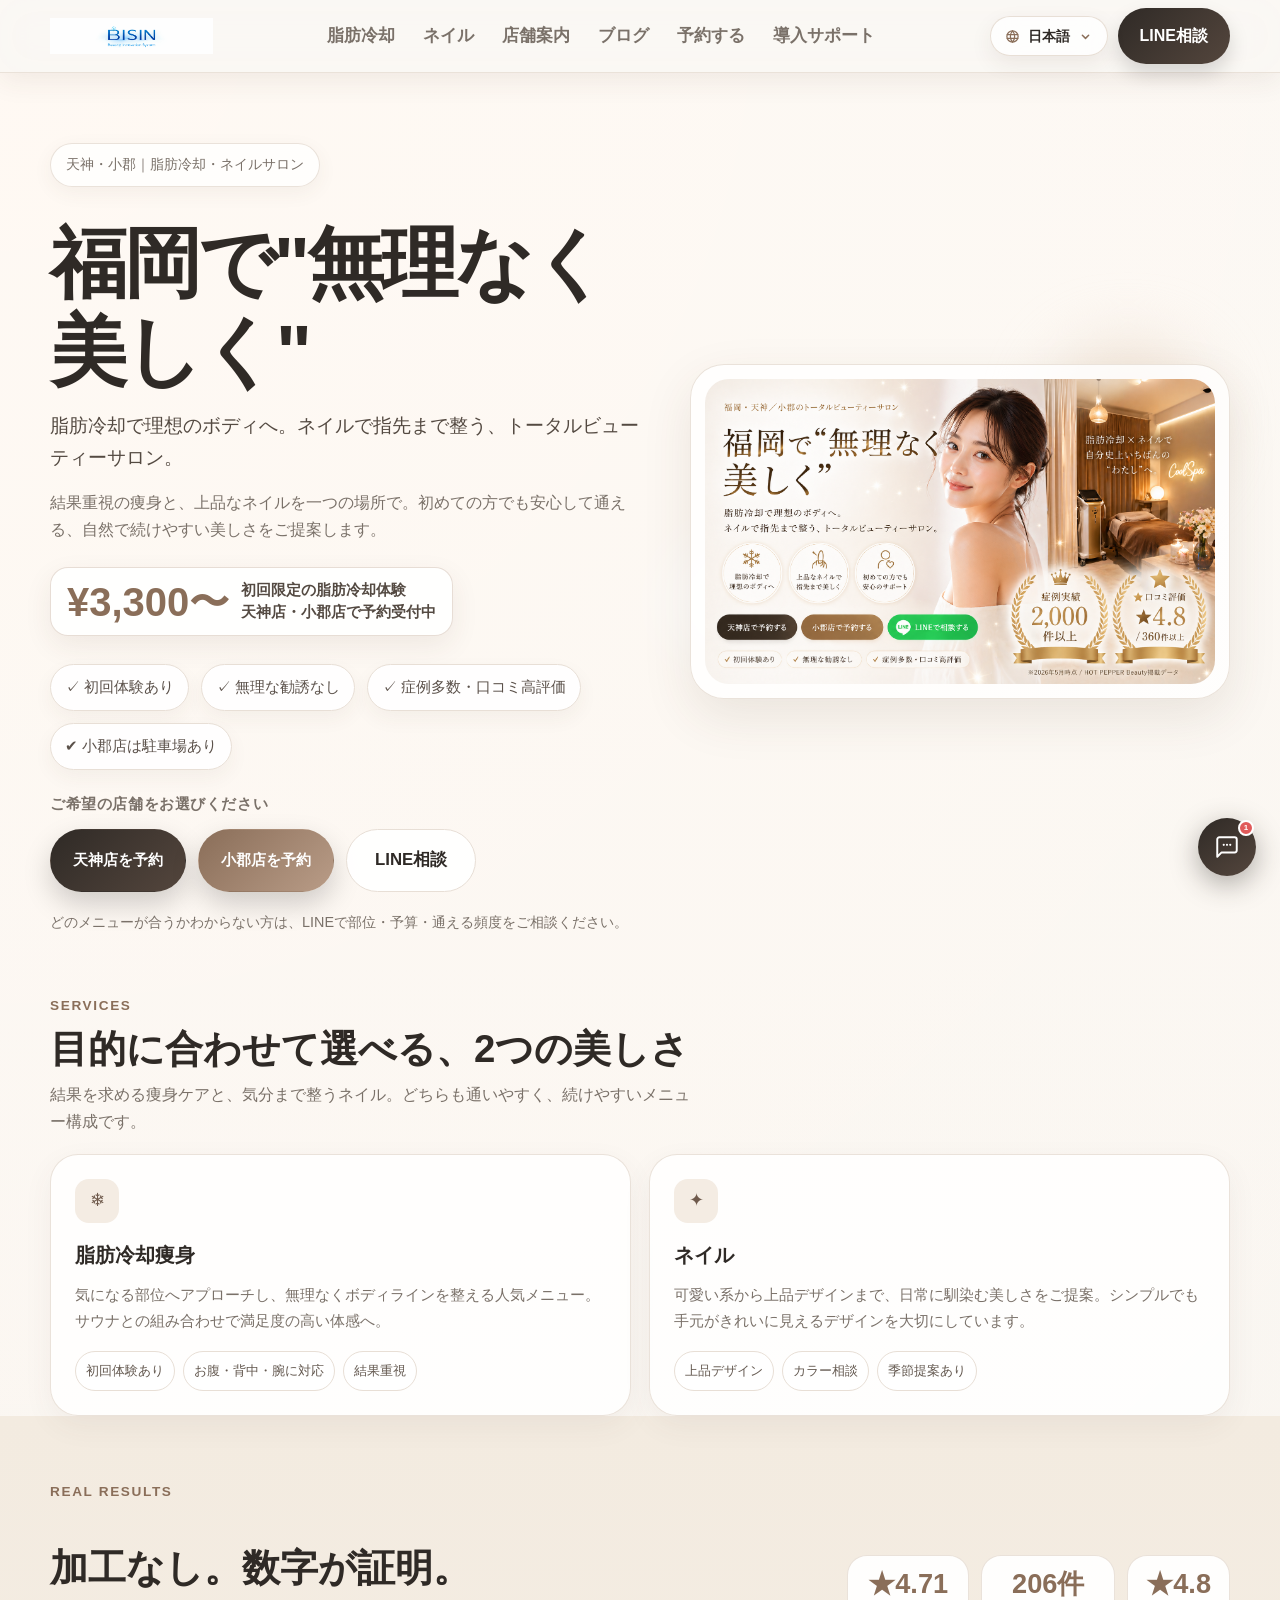
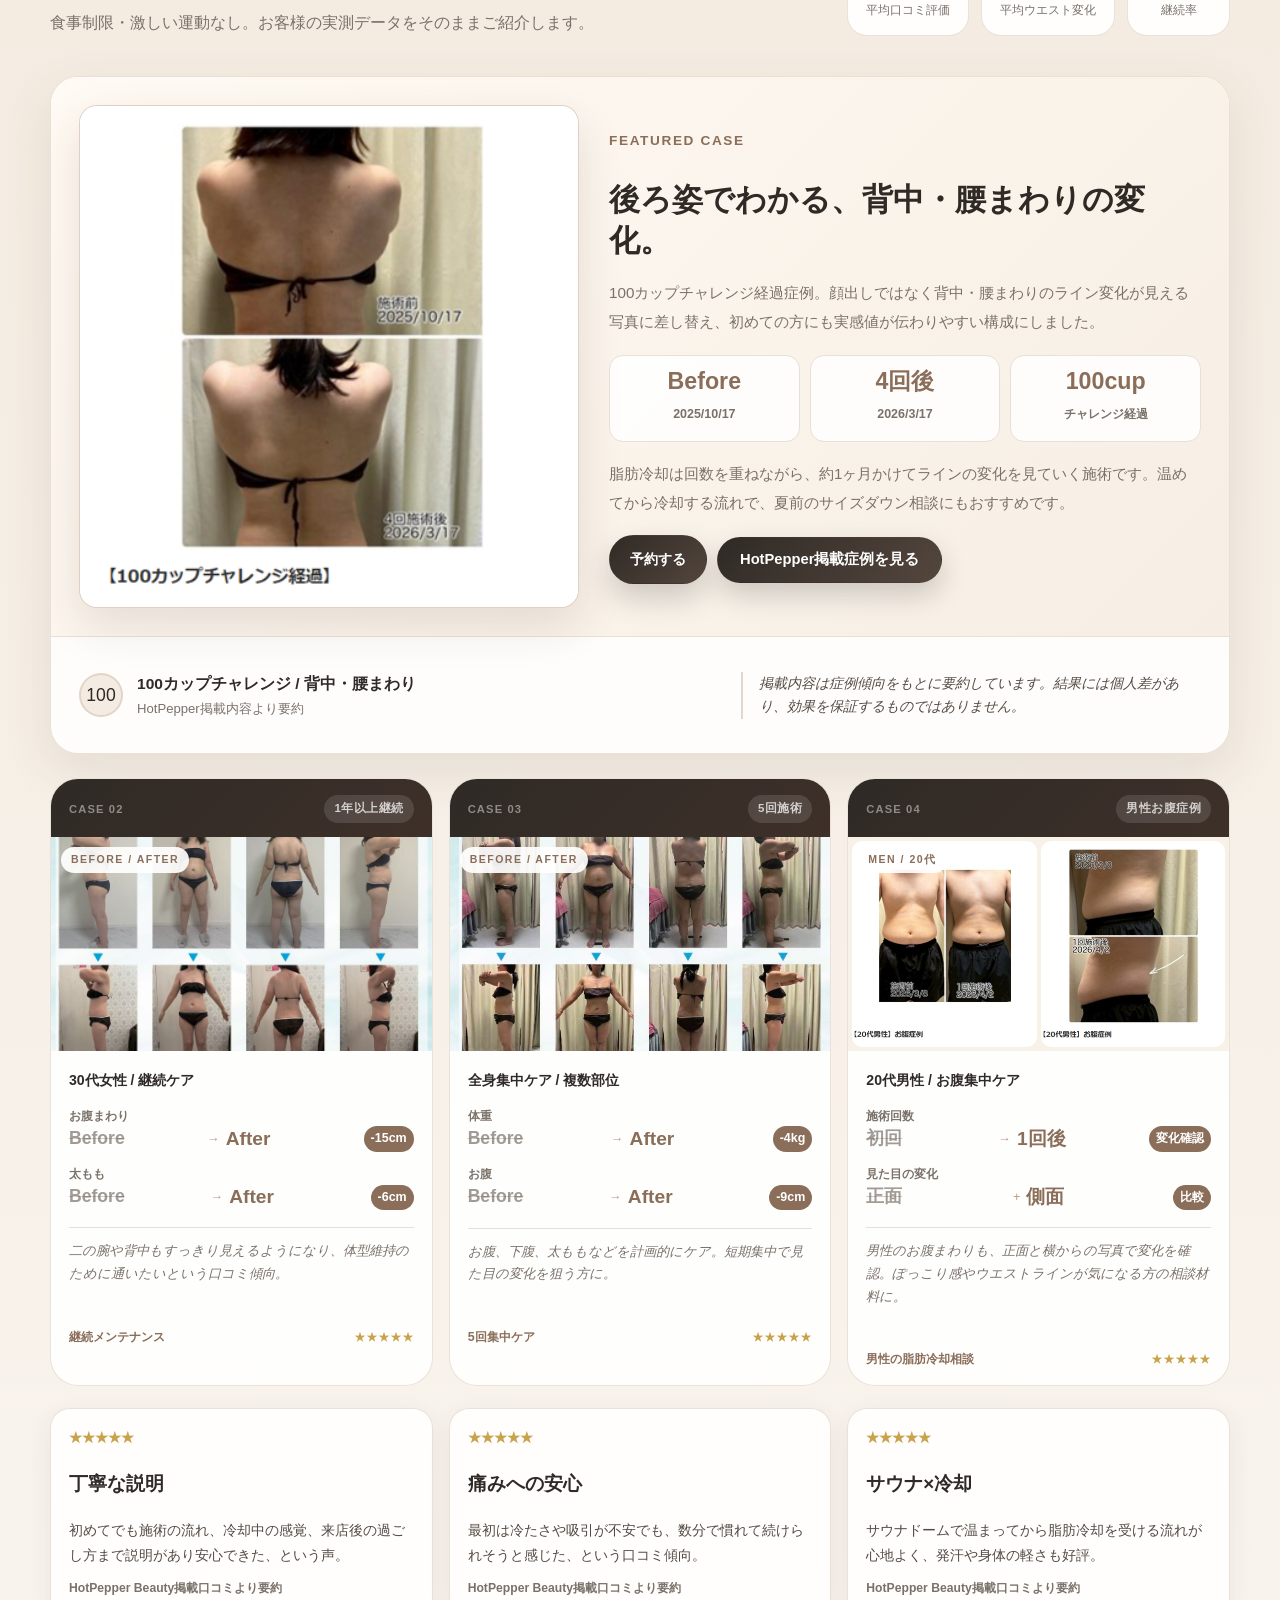
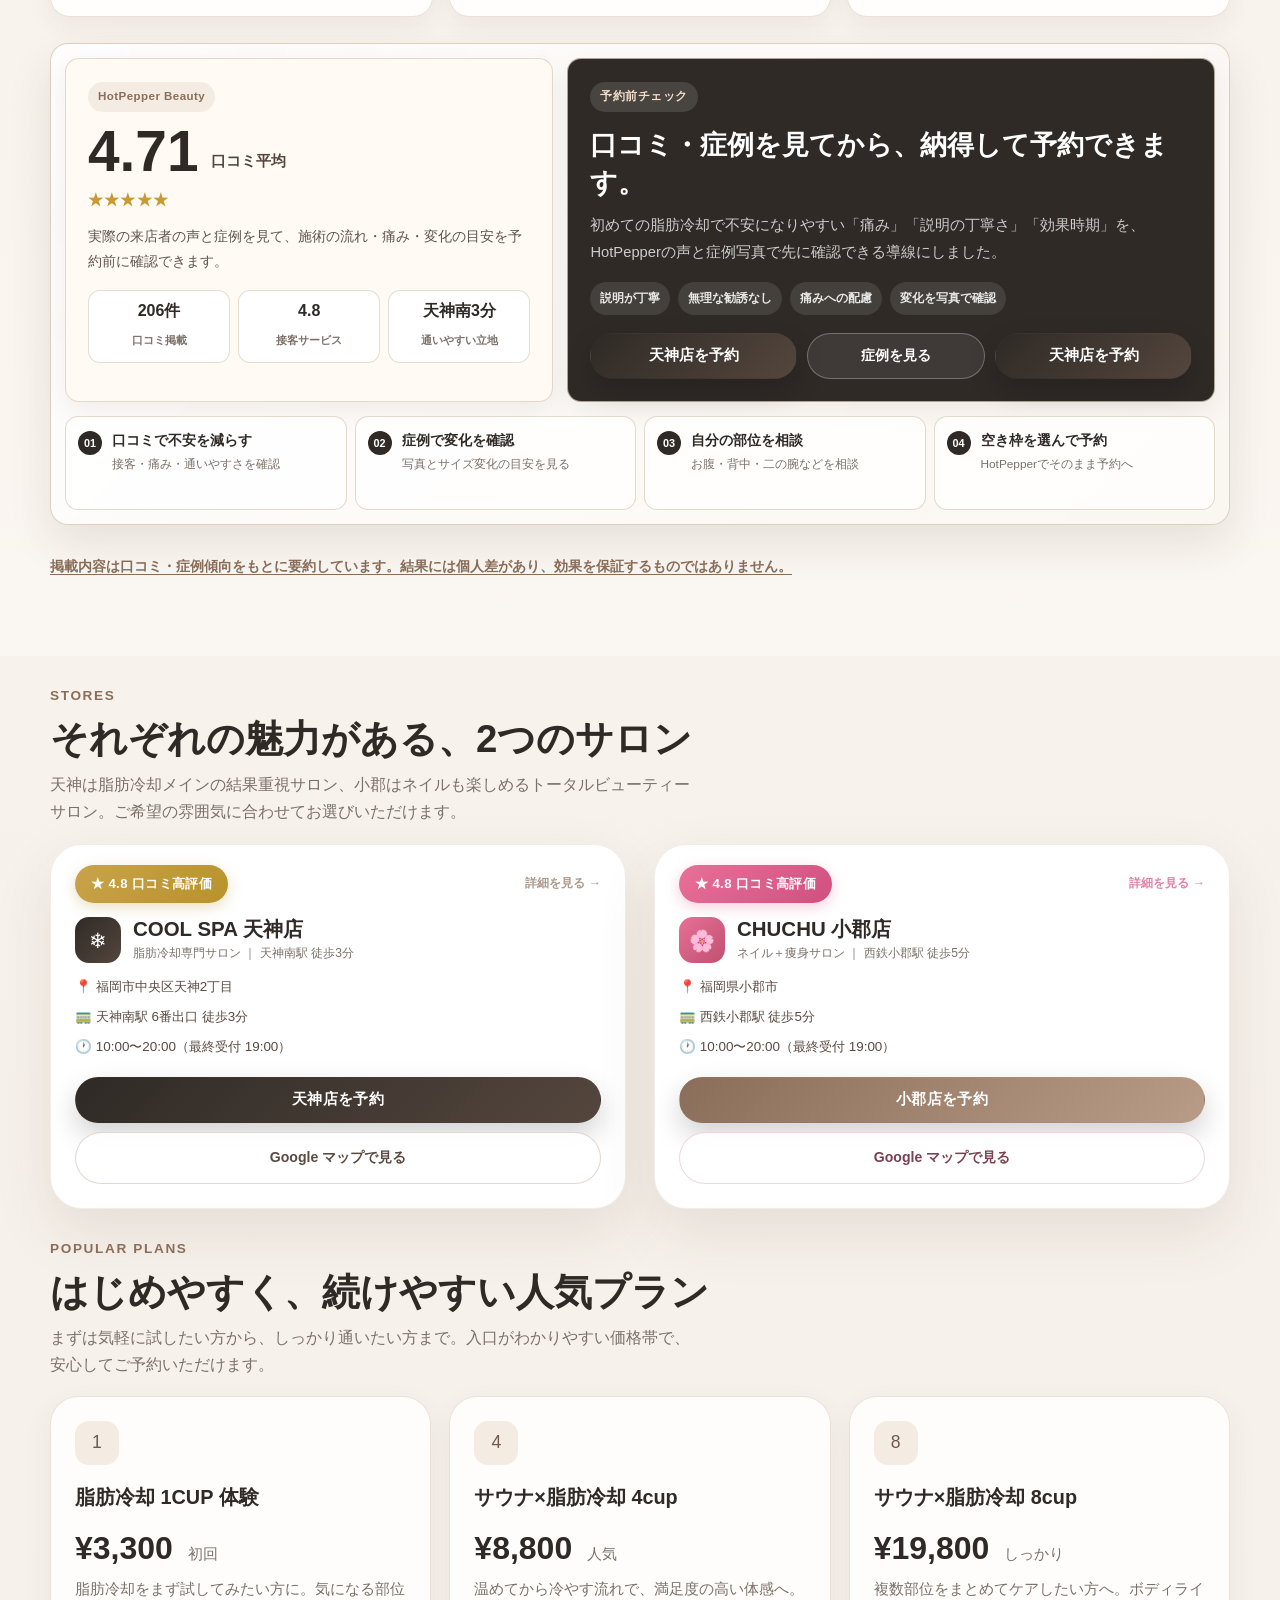
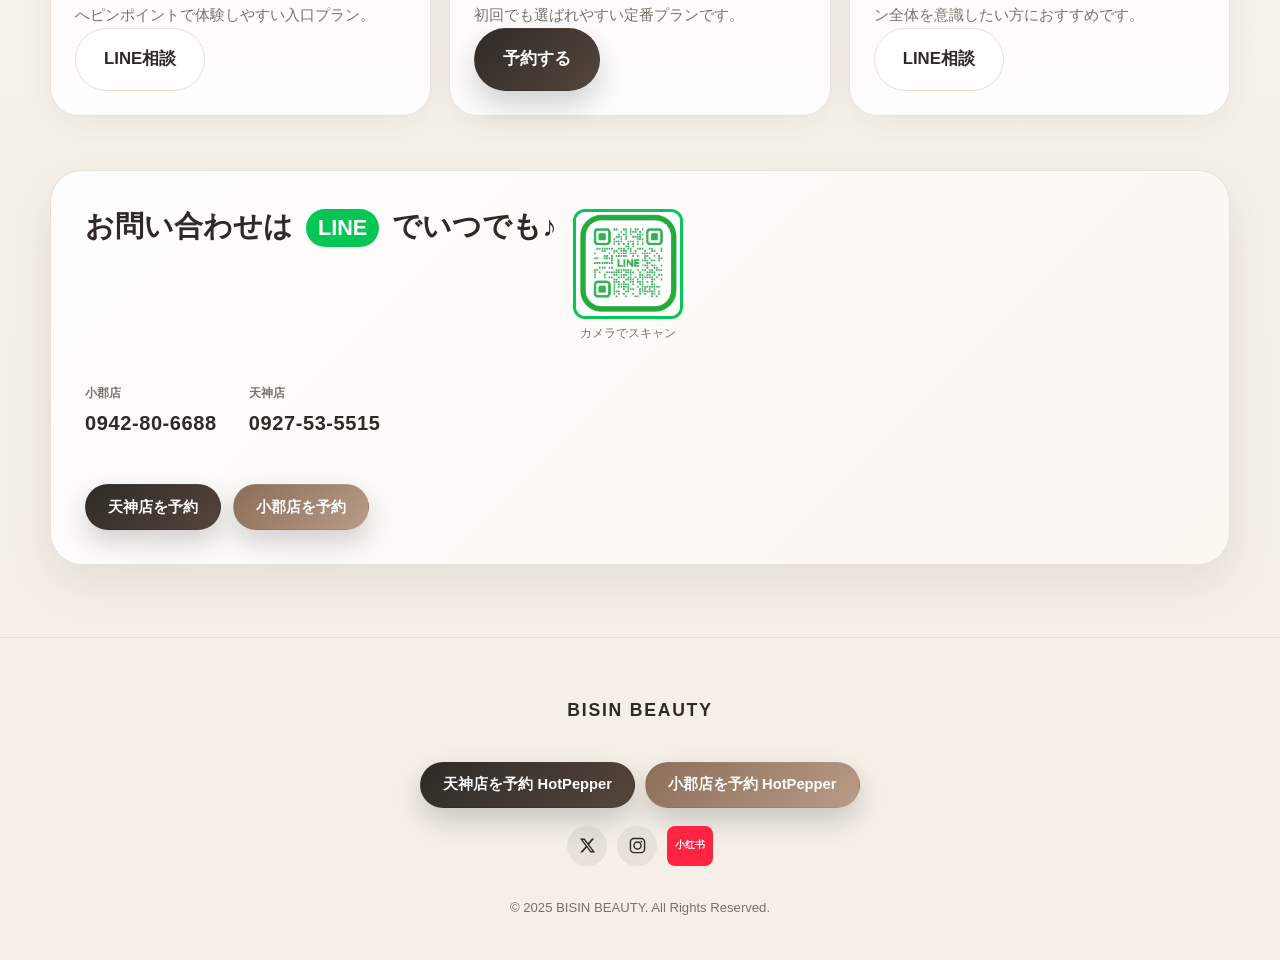
==== index.html @ 2ee67520 "Fix Chinese copy wording" ====
<!DOCTYPE html>
<html lang="ja">
<head>
  <meta charset="UTF-8" />
  <meta name="viewport" content="width=device-width, initial-scale=1.0" />
  <title>福岡・天神/小郡の脂肪冷却サロン｜初回体験¥3,300｜BISIN BEAUTY</title>
  <meta name="description" content="福岡・天神/小郡で脂肪冷却痩身を体験。初回¥3,300から、食事制限なし・無理な勧誘なしで気になる部位をケア。天神COOL SPA・小郡CHUCHUで予約受付中。" />
  <link rel="canonical" href="https://coolspa.bisincool.co.jp/" />
  <meta property="og:type" content="website" />
  <meta property="og:site_name" content="BISIN BEAUTY" />
  <meta property="og:title" content="福岡・天神/小郡の脂肪冷却サロン｜初回体験¥3,300｜BISIN BEAUTY" />
  <meta property="og:description" content="福岡・天神/小郡で脂肪冷却痩身を体験。初回¥3,300から、食事制限なし・無理な勧誘なしで気になる部位をケア。" />
  <meta property="og:url" content="https://coolspa.bisincool.co.jp/" />
  <meta property="og:image" content="https://coolspa.bisincool.co.jp/images/hero-cover.png" />
  <meta name="twitter:card" content="summary_large_image" />
  <style>
    :root {
      --bg: #f7f3ee;
      --bg-soft: #fcfaf7;
      --card: rgba(255,255,255,0.82);
      --text: #2f2a26;
      --muted: #7a7169;
      --line: #e8dfd6;
      --accent: #b99c87;
      --accent-dark: #8a6e59;
      --shadow: 0 18px 50px rgba(74, 56, 42, 0.10);
      --radius-xl: 28px;
      --radius-lg: 20px;
      --radius-md: 14px;
      --max: 1180px;
    }

    * { box-sizing: border-box; }
    html { scroll-behavior: smooth; }
    body {
      margin: 0;
      font-family: "Hiragino Sans", "Yu Gothic", "Noto Sans JP", sans-serif;
      color: var(--text);
      background:
        radial-gradient(circle at top left, #fff9f3 0, transparent 34%),
        radial-gradient(circle at right center, #f1e7dd 0, transparent 26%),
        linear-gradient(180deg, #fbf8f4 0%, #f5efe8 100%);
      line-height: 1.7;
    }

    a { color: inherit; text-decoration: none; }
    img { max-width: 100%; display: block; }

    .container {
      width: min(var(--max), calc(100% - 32px));
      margin: 0 auto;
    }

    .site-header {
      position: sticky;
      top: 0;
      z-index: 50;
      border-bottom: 1px solid rgba(232, 223, 214, 0.8);
    }
    .site-header::before {
      content: "";
      position: absolute;
      inset: 0;
      backdrop-filter: blur(18px);
      background: rgba(251, 248, 244, 0.76);
      z-index: -1;
      pointer-events: none;
    }

    .header-inner {
      min-height: 72px;
      display: flex;
      align-items: center;
      justify-content: space-between;
      gap: 16px;
    }

    .logo {
      font-size: 1.25rem;
      font-weight: 800;
      letter-spacing: 0.1em;
      display: inline-flex;
      align-items: center;
    }
    .logo img {
      height: 36px;
      width: auto;
      display: block;
    }

    .nav {
      display: flex;
      align-items: center;
      gap: 28px;
      color: var(--muted);
      font-size: 1.05rem;
      font-weight: 600;
    }

    .nav-close { display: none; }
    .hamburger { display: none; }

    .nav a:hover { color: var(--text); }

    .header-cta {
      display: inline-flex;
      align-items: center;
      justify-content: center;
      border-radius: 999px;
      padding: 14px 22px;
      background: linear-gradient(135deg, #2f2a26 0%, #54463d 100%);
      color: white;
      font-size: 1rem;
      font-weight: 700;
      box-shadow: 0 10px 20px rgba(0,0,0,0.15);
      transition: transform 0.2s ease, box-shadow 0.2s ease;
    }

    .header-cta:hover {
      transform: translateY(-2px);
      box-shadow: 0 16px 28px rgba(0,0,0,0.2);
    }

    .hero {
      padding: 56px 0 32px;
    }

    .hero-grid {
      display: grid;
      grid-template-columns: 1.05fr 0.95fr;
      gap: 44px;
      align-items: center;
    }

    .tagline {
      display: inline-flex;
      align-items: center;
      gap: 8px;
      padding: 9px 15px;
      background: rgba(255,255,255,0.76);
      border: 1px solid rgba(232,223,214,0.9);
      border-radius: 999px;
      color: var(--muted);
      font-size: 0.88rem;
      box-shadow: 0 6px 20px rgba(78, 63, 52, 0.06);
    }

    .hero h1 {
      margin: 18px 0 14px;
      font-size: clamp(2.8rem, 6vw, 4.8rem);
      line-height: 1.15;
      letter-spacing: -0.04em;
      font-weight: 800;
    }

    .hero h1 .hero-price {
      display: inline-block;
      color: var(--accent-dark);
      white-space: nowrap;
    }

    .hero-sub {
      font-size: clamp(1.04rem, 1.5vw, 1.24rem);
      color: #544a42;
      margin: 0 0 14px;
      max-width: 620px;
    }

    .hero-desc {
      color: var(--muted);
      margin: 0;
      max-width: 620px;
      font-size: 1rem;
    }

    .trust-list {
      display: flex;
      flex-wrap: wrap;
      gap: 12px;
      margin: 28px 0 22px;
    }

    .trust-item {
      padding: 10px 14px;
      border-radius: 999px;
      background: rgba(255,255,255,0.9);
      border: 1px solid var(--line);
      box-shadow: 0 8px 20px rgba(74,56,42,0.05);
      color: #5b514a;
      font-size: 0.92rem;
      white-space: nowrap;
    }

    .hero-offer {
      display: grid;
      grid-template-columns: auto 1fr;
      gap: 12px;
      align-items: center;
      width: fit-content;
      max-width: 100%;
      margin: 24px 0 18px;
      padding: 12px 16px;
      border-radius: 18px;
      border: 1px solid rgba(185,156,135,0.34);
      background: rgba(255,255,255,0.88);
      box-shadow: 0 10px 28px rgba(74,56,42,0.08);
    }

    .hero-offer-price {
      color: var(--accent-dark);
      font-size: clamp(1.8rem, 3.2vw, 2.5rem);
      font-weight: 900;
      line-height: 1;
      white-space: nowrap;
    }

    .hero-offer-copy {
      color: #544a42;
      font-size: 0.92rem;
      font-weight: 800;
      line-height: 1.45;
    }

    .store-select {
      font-size: 0.92rem;
      color: var(--muted);
      margin: 0 0 12px;
      font-weight: 600;
      letter-spacing: 0.04em;
    }

    .cta-group {
      display: flex;
      flex-wrap: wrap;
      gap: 12px;
      margin-bottom: 18px;
    }

    .btn {
      display: inline-flex;
      align-items: center;
      justify-content: center;
      border-radius: 999px;
      padding: 16px 28px;
      font-size: 1.05rem;
      font-weight: 800;
      transition: transform .2s ease, box-shadow .2s ease, background .2s ease;
      border: 1px solid transparent;
      cursor: pointer;
    }

    .btn:hover {
      transform: translateY(-1px);
      box-shadow: 0 14px 26px rgba(74,56,42,0.12);
    }

    .btn-primary {
      background: linear-gradient(135deg, #2f2a26 0%, #54463d 100%);
      color: #fff;
      box-shadow: 0 14px 30px rgba(0,0,0,0.18);
    }

    .btn-primary:hover {
      transform: translateY(-2px) scale(1.02);
      box-shadow: 0 20px 36px rgba(0,0,0,0.25);
    }

    .btn-secondary {
      background: rgba(255,255,255,0.95);
      border-color: var(--line);
      color: var(--text);
      font-weight: 700;
    }

    .btn-secondary:hover {
      background: #fff;
      transform: translateY(-2px);
    }

    .hero-note {
      color: var(--muted);
      font-size: 0.9rem;
    }

    .hero-visual {
      position: relative;
    }

    .hero-visual::before,
    .hero-visual::after {
      content: "";
      position: absolute;
      border-radius: 50%;
      filter: blur(30px);
      z-index: 0;
    }

    .hero-visual::before {
      width: 160px;
      height: 160px;
      background: rgba(239, 225, 212, 0.8);
      top: -24px;
      right: 22px;
    }

    .hero-visual::after {
      width: 120px;
      height: 120px;
      background: rgba(255, 255, 255, 0.9);
      left: -14px;
      bottom: 38px;
    }

    .hero-card {
      position: relative;
      z-index: 1;
      overflow: hidden;
      border-radius: 34px;
      background: rgba(255,255,255,0.78);
      border: 1px solid rgba(232,223,214,0.9);
      box-shadow: var(--shadow);
      padding: 14px;
    }

    .hero-image {
      aspect-ratio: 1620 / 971;
      border-radius: 24px;
      background: url('images/hero-cover.png') center/cover no-repeat;
      position: relative;
      overflow: hidden;
    }

    .section {
      padding: 28px 0 0;
    }

    .section-head {
      display: flex;
      align-items: end;
      justify-content: space-between;
      gap: 16px;
      margin-bottom: 18px;
    }

    .eyebrow {
      color: var(--accent-dark);
      font-size: 0.85rem;
      letter-spacing: 0.12em;
      text-transform: uppercase;
      font-weight: 700;
      margin-bottom: 8px;
    }

    .section h2 {
      margin: 0;
      font-size: clamp(1.6rem, 3vw, 2.4rem);
      line-height: 1.25;
    }

    .section-lead {
      margin: 8px 0 0;
      color: var(--muted);
      max-width: 640px;
    }

    .cards-2, .cards-3 {
      display: grid;
      gap: 18px;
    }

    .cards-2 { grid-template-columns: repeat(2, minmax(0, 1fr)); }
    .cards-3 { grid-template-columns: repeat(3, minmax(0, 1fr)); }

    .card {
      background: var(--card);
      border: 1px solid rgba(232,223,214,0.9);
      border-radius: var(--radius-xl);
      padding: 24px;
      box-shadow: 0 10px 30px rgba(84, 70, 61, 0.06);
    }

    .service-card .service-icon,
    .store-card .store-badge,
    .plan-card .plan-badge {
      display: inline-flex;
      align-items: center;
      justify-content: center;
      min-width: 44px;
      height: 44px;
      border-radius: 14px;
      background: #f4ece3;
      color: #6f5a4c;
      font-size: 1.1rem;
      margin-bottom: 16px;
    }

    .card h3 {
      margin: 0 0 10px;
      font-size: 1.24rem;
    }

    .card p {
      margin: 0;
      color: var(--muted);
      font-size: 0.96rem;
    }

    .mini-list {
      display: flex;
      flex-wrap: wrap;
      gap: 8px;
      margin-top: 16px;
    }

    .mini-tag {
      display: inline-flex;
      align-items: center;
      padding: 8px 10px;
      border-radius: 999px;
      background: rgba(255,255,255,0.9);
      border: 1px solid var(--line);
      color: #645950;
      font-size: 0.84rem;
    }

    .store-card {
      display: grid;
      grid-template-columns: 1.15fr 0.85fr;
      gap: 18px;
      align-items: stretch;
    }

    .store-visual {
      border-radius: 22px;
      min-height: 240px;
      background-size: cover;
      background-position: center;
    }

    .store-visual.tenjin {
      background-image: url('images/store/OutView01.jpg');
    }

    .store-visual-ogori,
    .store-visual.ogori {
      background-image: url('images/store/building_250x250.jpg');
    }

    .store-top {
      display: flex;
      justify-content: space-between;
      gap: 12px;
      align-items: start;
      margin-bottom: 8px;
    }

    .store-name {
      font-size: 1.36rem;
      margin: 0;
    }

    .store-meta {
      color: var(--muted);
      font-size: 0.92rem;
    }

    .store-score {
      text-align: right;
      font-size: 0.9rem;
      color: var(--muted);
      white-space: nowrap;
    }

    .store-score strong {
      display: block;
      color: var(--text);
      font-size: 1.2rem;
    }

    /* ── PREMIUM STORE CARDS ───────────────────── */
    .sc-grid{display:grid;grid-template-columns:1fr 1fr;gap:28px;align-items:start}
    .sc-card{background:#fff;border-radius:32px;overflow:hidden;box-shadow:0 24px 60px rgba(74,56,42,.10);border:1px solid rgba(232,223,214,.55);display:flex;flex-direction:column}
    /* top bar */
    .sc-top-bar{padding:20px 24px 0;display:flex;align-items:center;justify-content:space-between}
    .sc-rating-badge{display:inline-flex;align-items:center;gap:5px;padding:8px 16px;border-radius:999px;font-size:.82rem;font-weight:800;letter-spacing:.03em}
    .sc-tenjin .sc-rating-badge{background:linear-gradient(135deg,#c9a34b,#b8922a);color:#fff;box-shadow:0 4px 14px rgba(185,147,42,.3)}
    .sc-chuchu .sc-rating-badge{background:linear-gradient(135deg,#e87098,#d05080);color:#fff;box-shadow:0 4px 14px rgba(220,80,128,.28)}
    .sc-detail-link{font-size:.78rem;font-weight:700;color:var(--accent-dark);opacity:.7;transition:opacity .2s}
    .sc-detail-link:hover{opacity:1}
    /* identity */
    .sc-identity{padding:14px 24px 0;display:flex;align-items:center;gap:12px}
    .sc-icon-wrap{width:46px;height:46px;border-radius:14px;display:flex;align-items:center;justify-content:center;font-size:1.3rem;flex-shrink:0}
    .sc-tenjin .sc-icon-wrap{background:linear-gradient(135deg,#2f2a26,#54463d);color:#fff}
    .sc-chuchu .sc-icon-wrap{background:linear-gradient(135deg,#e87098,#c05070)}
    .sc-store-name{font-size:1.28rem;font-weight:800;color:#2f2a26;line-height:1.2}
    .sc-store-sub{font-size:.76rem;color:var(--muted);margin-top:2px}
    /* hero img */
    .sc-hero{margin:14px 24px 0;border-radius:20px;overflow:hidden;height:190px;background-size:cover;background-position:center;position:relative}
    .sc-hero::after{content:"";position:absolute;inset:0;background:linear-gradient(180deg,transparent 45%,rgba(47,42,38,.25))}
    /* desc */
    .sc-desc{padding:14px 24px 0;font-size:.91rem;color:#4a3d35;line-height:1.78}
    /* tags */
    .sc-tags{padding:10px 24px 0;display:flex;flex-wrap:wrap;gap:7px}
    .sc-tag{display:inline-flex;align-items:center;gap:4px;padding:5px 11px;border-radius:999px;font-size:.76rem;font-weight:700;background:rgba(255,255,255,.9);border:1px solid var(--line);color:#5a4a42}
    /* mini map */
    .sc-map-wrap{margin:14px 24px 0;border-radius:16px;overflow:hidden;border:1px solid rgba(218,208,194,.65);box-shadow:0 6px 18px rgba(74,56,42,.06)}
    /* photos */
    .sc-photos-grid{margin:14px 24px 0;display:grid;grid-template-columns:repeat(3,1fr);gap:8px}
    .sc-photo{border-radius:14px;overflow:hidden;aspect-ratio:4/3;position:relative;background:linear-gradient(135deg,#f4ece3,#e8dfd6);display:flex;align-items:center;justify-content:center;font-size:.7rem;color:rgba(138,110,89,.4);font-weight:600;flex-direction:column;gap:4px;box-shadow:0 4px 12px rgba(74,56,42,.07)}
    .sc-chuchu .sc-photo{background:linear-gradient(135deg,#fde8ef,#f8d4e0)}
    .sc-photo img{position:absolute;inset:0;width:100%;height:100%;object-fit:cover}
    .sc-photo-lbl{font-size:.68rem;font-weight:700;color:#7a6050;text-align:center;margin-top:4px}
    .sc-chuchu .sc-photo-lbl{color:#9a5060}
    /* info */
    .sc-info-block{padding:12px 24px 0;display:flex;flex-direction:column;gap:7px}
    .sc-info-item{display:flex;align-items:center;gap:8px;font-size:.84rem;color:#5a4a42}
    /* CTA */
    .sc-cta-wrap{padding:18px 24px 24px;display:flex;flex-direction:column;gap:9px;margin-top:auto}
    .sc-btn-line{display:flex;align-items:center;justify-content:center;gap:8px;padding:15px 24px;background:#06c755;color:#fff;border-radius:999px;font-size:.97rem;font-weight:800;letter-spacing:.02em;box-shadow:0 8px 24px rgba(6,199,85,.32);transition:transform .2s,box-shadow .2s;text-decoration:none}
    .sc-btn-line:hover{transform:translateY(-2px);box-shadow:0 14px 32px rgba(6,199,85,.42)}
    .sc-btn-gmap{display:flex;align-items:center;justify-content:center;gap:7px;padding:13px 24px;background:rgba(255,255,255,.9);border:1.5px solid rgba(185,156,135,.4);color:#5a4a42;border-radius:999px;font-size:.88rem;font-weight:700;transition:transform .2s;text-decoration:none}
    .sc-chuchu .sc-btn-gmap{border-color:rgba(215,155,175,.4);color:#7a4050}
    .sc-btn-gmap:hover{transform:translateY(-2px)}
    @media(max-width:960px){.sc-grid{grid-template-columns:1fr}}

    .plan-price {
      margin: 16px 0 10px;
      font-size: 2rem;
      font-weight: 700;
      line-height: 1.1;
    }

    .plan-price small {
      font-size: 0.92rem;
      color: var(--muted);
      font-weight: 500;
      margin-left: 6px;
    }

    .plan-desc {
      margin-bottom: 18px;
    }

    .bottom-cta {
      padding: 54px 0 72px;
    }

    .bottom-box {
      background: linear-gradient(135deg, rgba(255,255,255,0.9) 0%, rgba(251,246,240,0.92) 100%);
      border: 1px solid rgba(232,223,214,0.95);
      border-radius: 32px;
      padding: 34px;
      box-shadow: var(--shadow);
      text-align: center;
    }

    .bottom-box h2 {
      margin: 0 0 10px;
      font-size: clamp(1.8rem, 3vw, 2.6rem);
    }

    .bottom-box p {
      margin: 0 auto 22px;
      max-width: 620px;
      color: var(--muted);
    }


    /* ===== CASES ===== */
    .cases-section {
      padding: 64px 0;
      background: linear-gradient(180deg, #f3ebe0 0%, #faf6f1 100%);
    }
    .cases-head {
      display: flex; align-items: flex-end;
      justify-content: space-between; gap: 24px;
      margin-bottom: 40px;
    }
    .cases-kpi {
      display: flex; flex-shrink: 0; gap: 12px; flex-wrap: wrap;
      align-items: flex-end;
    }
    .kpi-chip {
      text-align: center;
      padding: 14px 18px;
      background: rgba(255,255,255,0.92);
      border: 1px solid rgba(232,223,214,0.9);
      border-radius: var(--radius-lg);
      box-shadow: var(--shadow-sm);
      min-width: 90px;
    }
    .kpi-chip .kpi-num {
      display: block; font-size: 1.7rem; font-weight: 900;
      line-height: 1; color: var(--accent-dark);
    }
    .kpi-chip .kpi-label {
      display: block; font-size: 0.72rem; color: var(--muted);
      margin-top: 4px; white-space: nowrap;
    }

    /* featured case */
    .case-featured {
      border-radius: var(--radius-xl);
      background: rgba(255,255,255,0.88);
      border: 1px solid rgba(232,223,214,0.95);
      box-shadow: var(--shadow);
      overflow: hidden; margin-bottom: 24px;
    }
    .case-featured-top {
      display: grid; grid-template-columns: 1fr auto 1fr;
      align-items: stretch; min-height: 280px;
    }
    .case-single-visual {
      display: grid;
      grid-template-columns: minmax(260px, 500px) 1fr;
      gap: 30px;
      align-items: center;
      padding: 28px;
      background: linear-gradient(135deg, #fffaf3 0%, #f6eee4 100%);
    }
    .case-single-image-card {
      background: #fff;
      border: 1px solid rgba(219, 205, 190, 0.9);
      border-radius: 18px;
      box-shadow: 0 18px 45px rgba(70, 45, 30, 0.12);
      overflow: hidden;
    }
    .case-single-image-card img {
      display: block;
      width: 100%;
      height: auto;
    }
    .case-single-copy {
      display: flex;
      flex-direction: column;
      gap: 18px;
    }
    .case-single-copy h3 {
      margin: 0;
      font-size: clamp(1.35rem, 2.4vw, 2rem);
      line-height: 1.35;
      letter-spacing: 0;
    }
    .case-single-copy p {
      margin: 0;
      color: var(--muted);
      line-height: 1.9;
      font-size: 0.95rem;
    }
    .case-single-badges {
      display: grid;
      grid-template-columns: repeat(3, minmax(0, 1fr));
      gap: 10px;
    }
    .case-single-badge {
      padding: 14px 12px;
      background: rgba(255,255,255,0.88);
      border: 1px solid var(--line);
      border-radius: 14px;
      text-align: center;
    }
    .case-single-badge strong {
      display: block;
      font-size: 1.45rem;
      line-height: 1;
      color: var(--accent-dark);
      margin-bottom: 6px;
    }
    .case-single-badge span {
      font-size: 0.78rem;
      color: var(--muted);
      font-weight: 700;
    }
    .ba-panel { display: flex; flex-direction: column; }
    .ba-panel-label {
      padding: 12px 20px 10px; font-size: 0.72rem; font-weight: 900;
      letter-spacing: 0.18em; text-transform: uppercase;
    }
    .ba-panel.before .ba-panel-label { background: #2f2a26; color: rgba(255,255,255,0.4); }
    .ba-panel.after  .ba-panel-label { background: #fdf6ec; color: var(--accent-dark); }

    /* IMAGE SLOT */
    .ba-img-slot {
      flex: 1; position: relative; display: flex;
      align-items: center; justify-content: center;
      flex-direction: column; gap: 10px;
      font-size: 0.82rem; font-weight: 600; min-height: 200px;
    }
    .ba-panel.before .ba-img-slot { background: #3a3028; color: rgba(255,255,255,0.3); border-top: 1px solid rgba(255,255,255,0.06); }
    .ba-panel.after  .ba-img-slot { background: #faeedd; color: rgba(138,110,89,0.4); border-top: 1px solid rgba(185,156,135,0.2); }
    .ba-img-slot .slot-icon { font-size: 2rem; opacity: 0.4; }
    .ba-img-slot .slot-label { font-size: 0.76rem; letter-spacing: 0.06em; opacity: 0.5; }
    .ba-img-slot img { position: absolute; inset: 0; width: 100%; height: 100%; object-fit: cover; }

    .ba-stats-strip { padding: 14px 20px; }
    .ba-panel.before .ba-stats-strip { background: #2f2a26; }
    .ba-panel.after  .ba-stats-strip { background: #fdf6ec; border-top: 1px solid rgba(185,156,135,0.2); }
    .ba-stat-row { display: flex; justify-content: space-between; align-items: baseline; margin-bottom: 6px; }
    .ba-stat-row:last-child { margin-bottom: 0; }
    .ba-stat-row .sn { font-size: 0.74rem; font-weight: 600; }
    .ba-panel.before .ba-stat-row .sn { color: rgba(255,255,255,0.45); }
    .ba-panel.after  .ba-stat-row .sn { color: var(--muted); }
    .ba-stat-row .sv { font-size: 1.5rem; font-weight: 900; line-height: 1; }
    .ba-panel.before .ba-stat-row .sv { color: rgba(255,255,255,0.6); }
    .ba-panel.after  .ba-stat-row .sv { color: var(--accent-dark); }

    .ba-center {
      display: flex; flex-direction: column;
      align-items: center; justify-content: center;
      gap: 8px; padding: 20px 14px;
      background: rgba(247,243,238,0.5);
      border-left: 1px solid var(--line);
      border-right: 1px solid var(--line);
      min-width: 120px;
    }
    .ba-arrow {
      font-size: 1.8rem; color: var(--accent-dark);
      animation: arrow-pulse 2s ease-in-out infinite;
    }
    @keyframes arrow-pulse {
      0%,100% { transform: translateX(0); opacity: 1; }
      50% { transform: translateX(4px); opacity: 0.7; }
    }
    .ba-diff-row {
      text-align: center; padding: 7px 12px;
      background: rgba(255,255,255,0.95);
      border: 1px solid rgba(185,156,135,0.3);
      border-radius: 10px;
      box-shadow: 0 4px 12px rgba(74,56,42,0.07);
    }
    .ba-diff-row .d-val {
      display: block; font-size: 1.2rem; font-weight: 900;
      color: var(--accent-dark); line-height: 1;
    }
    .ba-diff-row .d-label {
      font-size: 0.68rem; color: var(--muted); display: block; margin-top: 2px;
    }

    .case-featured-bottom {
      padding: 20px 28px;
      border-top: 1px solid var(--line);
      display: flex; align-items: center;
      justify-content: space-between; gap: 16px;
      flex-wrap: wrap;
    }
    .case-profile { display: flex; align-items: center; gap: 14px; }
    .case-avatar {
      width: 44px; height: 44px; border-radius: 50%;
      background: #f4ece3; border: 2px solid rgba(185,156,135,0.3);
      display: flex; align-items: center; justify-content: center;
      font-size: 1.1rem; flex-shrink: 0;
    }
    .case-profile-name { font-weight: 800; font-size: 0.97rem; }
    .case-profile-meta { font-size: 0.82rem; color: var(--muted); }
    .case-quote {
      flex: 1; font-size: 0.88rem; color: #544a42;
      font-style: italic; max-width: 460px;
      padding-left: 16px;
      border-left: 2px solid rgba(185,156,135,0.4);
    }
    .case-sessions {
      flex-shrink: 0; text-align: center;
      padding: 10px 16px;
      background: #f4ece3;
      border: 1px solid rgba(185,156,135,0.25);
      border-radius: var(--radius-md);
    }
    .case-sessions .s-num { display: block; font-size: 1.5rem; font-weight: 900; color: var(--accent-dark); line-height: 1; }
    .case-sessions .s-label { font-size: 0.7rem; color: var(--muted); }

    /* case grid */
    .cases-grid { display: grid; grid-template-columns: repeat(3, 1fr); gap: 16px; }
    .case-card {
      background: rgba(255,255,255,0.88);
      border: 1px solid rgba(232,223,214,0.9);
      border-radius: var(--radius-xl); overflow: hidden;
      box-shadow: var(--shadow-sm);
      transition: transform .25s, box-shadow .25s;
    }
    .case-card:hover { transform: translateY(-4px); box-shadow: var(--shadow); }
    .case-card-header {
      padding: 16px 18px 14px;
      background: linear-gradient(135deg, #2f2a26 0%, #3e3029 100%);
      display: flex; align-items: center; justify-content: space-between;
    }
    .case-num-badge {
      font-size: 0.7rem; font-weight: 900; letter-spacing: 0.1em;
      color: rgba(255,255,255,0.45); text-transform: uppercase;
    }
    .case-tag {
      padding: 4px 10px; border-radius: 999px;
      background: rgba(255,255,255,0.12);
      color: rgba(255,255,255,0.75);
      font-size: 0.72rem; font-weight: 700; letter-spacing: 0.04em;
    }
    .case-banner {
      position: relative;
      aspect-ratio: 16 / 9;
      overflow: hidden;
      background: #2f2a26;
    }
    .case-banner img {
      width: 100%;
      height: 100%;
      object-fit: cover;
      display: block;
    }
    .case-banner.dual-case {
      display: grid;
      grid-template-columns: 1fr 1fr;
      gap: 4px;
      padding: 4px;
      background: #f8f1e8;
    }
    .case-banner.dual-case img {
      border-radius: 10px;
      background: #fff;
      object-fit: cover;
    }
    .case-banner .banner-tag {
      position: absolute;
      top: 10px;
      left: 10px;
      background: rgba(255,255,255,0.92);
      color: var(--accent-dark);
      font-size: 0.66rem;
      font-weight: 900;
      letter-spacing: 0.14em;
      padding: 4px 10px;
      border-radius: 999px;
    }
    .case-card-body { padding: 18px; }
    .case-card-subject {
      font-size: 0.88rem; font-weight: 800; margin-bottom: 14px;
      color: var(--text);
    }
    .case-numbers { display: flex; flex-direction: column; gap: 10px; margin-bottom: 14px; }
    .case-number-row {
      display: grid; grid-template-columns: 1fr auto 1fr auto;
      align-items: center; gap: 6px;
    }
    .cn-label { font-size: 0.72rem; color: var(--muted); font-weight: 600; grid-column: 1/-1; margin-bottom: -4px; }
    .cn-before {
      font-size: 1.1rem; font-weight: 700; color: rgba(100,89,80,0.6);
      text-decoration: line-through; text-decoration-color: rgba(100,89,80,0.3);
    }
    .cn-arrow { color: var(--accent); font-size: 0.8rem; }
    .cn-after { font-size: 1.2rem; font-weight: 900; color: var(--accent-dark); }
    .cn-diff {
      font-size: 0.78rem; font-weight: 800;
      color: #fff; padding: 2px 7px; border-radius: 999px;
      background: var(--accent-dark);
    }
    .case-mini-quote {
      font-size: 0.83rem; color: var(--muted); font-style: italic;
      padding-top: 12px; border-top: 1px solid var(--line);
    }
    .case-card-footer {
      padding: 10px 18px 14px;
      display: flex; align-items: center; justify-content: space-between;
    }
    .case-session-badge {
      font-size: 0.78rem; color: var(--accent-dark); font-weight: 700;
    }
    .case-stars { color: #c9a34b; font-size: 0.78rem; }

    /* disclaimer */
    .cases-disclaimer {
      margin-top: 20px; padding: 13px 17px;
      background: rgba(255,255,255,0.7);
      border: 1px solid var(--line); border-radius: var(--radius-md);
      font-size: 0.8rem; color: var(--muted);
    }
    .review-proof-grid {
      display: grid;
      grid-template-columns: repeat(3, minmax(0, 1fr));
      gap: 16px;
      margin-top: 22px;
    }
    .review-proof-card {
      background: rgba(255,255,255,0.88);
      border: 1px solid rgba(232,223,214,0.9);
      border-radius: var(--radius-lg);
      padding: 18px;
      box-shadow: var(--shadow-sm);
    }
    .review-proof-card .rpc-stars {
      color: #c9a34b;
      font-size: 0.82rem;
      font-weight: 900;
      margin-bottom: 8px;
    }
    .review-proof-card p {
      margin: 0;
      color: #544a42;
      font-size: 0.88rem;
      line-height: 1.75;
    }
    .review-proof-card small {
      display: block;
      margin-top: 10px;
      color: var(--muted);
      font-size: 0.76rem;
      font-weight: 700;
    }

    @media (max-width: 980px) {
      .case-featured-top { grid-template-columns: 1fr; }
      .case-single-visual { grid-template-columns: 1fr; padding: 18px; gap: 20px; }
      .ba-center { flex-direction: row; min-width: unset; padding: 14px 20px; border: none; border-top: 1px solid var(--line); border-bottom: 1px solid var(--line); }
      .ba-arrow { transform: rotate(90deg); }
      .cases-head { flex-direction: column; align-items: flex-start; }
      .cases-grid { grid-template-columns: 1fr 1fr; }

      .hero-grid,
      .store-card,
      .cards-3 {
        grid-template-columns: 1fr;
      }

      .hero {
        padding-top: 34px;
      }

      .hero-visual {
        order: -1;
      }

      .cards-2 {
        grid-template-columns: 1fr;
      }

      .section-head {
        align-items: start;
        flex-direction: column;
      }
    }

    @media (max-width: 720px) {
      .cases-grid { grid-template-columns: 1fr; }
      .case-featured-bottom { flex-direction: column; }
      .case-quote { padding-left: 0; border-left: none; border-top: 1px solid var(--line); padding-top: 12px; }
      .review-proof-grid { grid-template-columns: 1fr; }
      .case-single-badges { grid-template-columns: 1fr; }
      .case-number-row { grid-template-columns: 1fr auto 1fr; }
      .case-number-row .cn-diff { grid-column: 1 / -1; justify-self: flex-end; }
      .bottom-cta { padding-bottom: 118px; }
      .ba-stat .bs-val { font-size: 1.7rem; }
      .ba-stats-strip { padding: 10px 14px; }
      .ba-img-slot { min-height: 140px; }
      .kpi-chip .kpi-num { font-size: 1.3rem; }
      .nav {
        display: none;
        flex-direction: column;
        position: fixed;
        top: 0;
        left: 0;
        width: 100%;
        height: 100%;
        background: #fbf8f4;
        backdrop-filter: blur(20px);
        z-index: 100;
        justify-content: center;
        align-items: center;
        gap: 36px;
        font-size: 1.2rem;
      }
      .nav.open {
        display: flex;
      }
      .nav-close {
        position: absolute;
        top: 24px;
        right: 24px;
        background: none;
        border: none;
        font-size: 2rem;
        cursor: pointer;
        color: var(--text);
      }
      .hamburger {
        display: flex;
        flex-direction: column;
        gap: 5px;
        background: none;
        border: none;
        cursor: pointer;
        padding: 8px;
        z-index: 200;
      }
      .hamburger span {
        display: block;
        width: 24px;
        height: 2px;
        background: var(--text);
        border-radius: 2px;
      }

      .header-inner {
        min-height: 64px;
      }

      .hero h1 {
        letter-spacing: -0.04em;
      }

      .hero-offer {
        grid-template-columns: 1fr;
        width: 100%;
      }

      .hero-offer-copy {
        font-size: 0.88rem;
      }

      .cta-group {
        flex-direction: column;
      }

      .btn {
        width: 100%;
      }

      .card,
      .bottom-box {
        padding: 22px;
      }

      .bottom-box img {
        max-width: 128px;
        height: auto;
      }

      .container {
        width: min(var(--max), calc(100% - 20px));
      }
    }
      .footer{padding:40px 0 28px;border-top:1px solid var(--line)}
    .footer-inner{display:flex;flex-direction:column;align-items:center;gap:18px;text-align:center}
    .footer-brand{font-size:1.1rem;font-weight:800;letter-spacing:.1em;color:var(--text)}
    .footer-reserve{display:flex;gap:10px;flex-wrap:wrap;justify-content:center}
    .footer-hp-btn{display:inline-flex;align-items:center;gap:7px;padding:10px 18px;border-radius:999px;background:#ff4b4b;color:#fff;font-size:.86rem;font-weight:700;transition:opacity .2s}
    .footer-hp-btn:hover{opacity:.85}
    .hp-badge{font-size:.68rem;background:rgba(0,0,0,.15);padding:2px 7px;border-radius:4px}
    .footer-sns{display:flex;gap:10px}
    .sns-btn{width:40px;height:40px;border-radius:50%;display:flex;align-items:center;justify-content:center;background:rgba(0,0,0,.06);color:var(--text);transition:background .2s,transform .2s}
    .sns-btn:hover{background:rgba(0,0,0,.12);transform:translateY(-2px)}
    .sns-btn.rednote{background:#ff2442;color:#fff;font-size:.6rem;font-weight:800;border-radius:8px;width:auto;padding:0 8px}
    .footer-copy{font-size:.82rem;color:var(--muted)}
  </style>
  <link rel="stylesheet" href="css/i18n.css?v=2" />
  <link rel="stylesheet" href="css/cta-unified.css?v=3" />
</head>
<body>
  <header class="site-header">
    <div class="container header-inner">
      <a class="logo" href="index.html"><img src="images/logo/bisin_blue_logo_70.png" alt="BISIN BEAUTY"></a>
      <nav class="nav" id="globalNav">
        <button class="nav-close" onclick="document.getElementById('globalNav').classList.remove('open')" aria-label="閉じる">✕</button>
        <a href="services/fat-freezing.html" onclick="document.getElementById('globalNav').classList.remove('open')">脂肪冷却</a>
        <a href="services/nail.html" onclick="document.getElementById('globalNav').classList.remove('open')">ネイル</a>
        <a href="stores/coolspa-tenjin.html" onclick="document.getElementById('globalNav').classList.remove('open')">店舗案内</a>
        <a href="blog/index.html" onclick="document.getElementById('globalNav').classList.remove('open')">症例・ビフォーアフター</a>
        <a href="#contact" onclick="document.getElementById('globalNav').classList.remove('open')">ご予約</a>
        <a href="for-business.html" onclick="document.getElementById('globalNav').classList.remove('open')">開業支援</a>
      </nav>
      <div style="display:flex;align-items:center;gap:12px;">
        <a class="header-cta" href="#contact">LINE相談</a>
        <button class="hamburger" onclick="document.getElementById('globalNav').classList.toggle('open')" aria-label="メニュー">
          <span></span><span></span><span></span>
        </button>
      </div>
    </div>
  </header>

  <main>
    <section class="hero">
      <div class="container hero-grid">
        <div>
          <p class="tagline">福岡・天神/小郡｜脂肪冷却痩身サロン</p>
          <h1>食事制限なしで、気になる部位を集中ケア。<span class="hero-price">初回体験¥3,300</span></h1>
          <p class="hero-sub">脂肪冷却でお腹・腰まわり・太ももにアプローチ。天神COOL SPAと小郡CHUCHUで、初めての方も予約しやすい体験メニューをご用意しています。</p>
          <p class="hero-desc">無理な勧誘なし。施術前に悩みや目標を確認し、料金と通い方をわかりやすくご案内します。</p>

          <div class="hero-offer" aria-label="初回体験キャンペーン">
            <div class="hero-offer-price">¥3,300〜</div>
            <div class="hero-offer-copy">初回限定の脂肪冷却体験<br>天神店・小郡店で予約受付中</div>
          </div>

          <div class="trust-list">
            <span class="trust-item">✔ 食事制限なし</span>
            <span class="trust-item">✔ 無理な勧誘なし</span>
            <span class="trust-item">✔ 天神南駅徒歩3分</span>
            <span class="trust-item">✔ 小郡店は駐車場あり</span>
          </div>

          <p class="store-select">初回体験の店舗をお選びください</p>
          <div class="cta-group">
            <a href="https://beauty.hotpepper.jp/kr/slnH000736255/" target="_blank" rel="noopener" class="btn btn-primary">天神店の初回体験を予約</a>
            <a href="https://beauty.hotpepper.jp/kr/slnH000498862/" target="_blank" rel="noopener" class="btn btn-primary">小郡店の初回体験を予約</a>
            <a href="#contact" class="btn btn-secondary">LINEで無料相談</a>
          </div>
          <div class="hero-note">どのメニューが合うかわからない方は、LINEで部位・予算・通える頻度をご相談ください。</div>
        </div>

        <div class="hero-visual">
          <div class="hero-card">
            <div class="hero-image"></div>
          </div>
        </div>
      </div>
    </section>

    <section class="section" id="services">
      <div class="container">
        <div class="section-head">
          <div>
            <div class="eyebrow">Services</div>
            <h2>目的に合わせて選べる、2つの美しさ</h2>
            <p class="section-lead">結果を求める痩身ケアと、気分まで整うネイル。どちらも"通いやすく、続けやすい"を大切にしたメニュー構成です。</p>
          </div>
        </div>

        <div class="cards-2">
          <article class="card service-card">
            <div class="service-icon">❄</div>
            <h3>脂肪冷却痩身</h3>
            <p>気になる部位へアプローチし、無理なくボディラインを整える人気メニュー。サウナとの組み合わせで満足度の高い体感へ。</p>
            <div class="mini-list">
              <span class="mini-tag">初回体験あり</span>
              <span class="mini-tag">お腹・背中・脚に対応</span>
              <span class="mini-tag">結果重視</span>
            </div>
          </article>

          <article class="card service-card">
            <div class="service-icon">✦</div>
            <h3>ネイル</h3>
            <p>可愛い系から上品デザインまで、日常に馴染む美しさをご提案。シンプルでも手元がきれいに見えるデザインを大切にしています。</p>
            <div class="mini-list">
              <span class="mini-tag">上品デザイン</span>
              <span class="mini-tag">カラー豊富</span>
              <span class="mini-tag">季節提案あり</span>
            </div>
          </article>
        </div>
      </div>
    </section>

    <!-- ===== CASES ===== -->
    <section class="cases-section" id="results">
      <div class="container">
        <div class="cases-head">
          <div>
            <div class="eyebrow">Real Results</div>
            <h2 class="section-title" style="font-size:clamp(1.6rem,3vw,2.4rem);margin-bottom:8px">口コミと実測値で見る、リアルな変化。</h2>
            <p class="section-lead">HotPepper Beauty掲載の口コミ・症例傾向をもとに、通う前に知りたい変化量、体感、接客の安心感を整理しました。</p>
          </div>
          <div class="cases-kpi">
            <div class="kpi-chip"><span class="kpi-num">★4.71</span><span class="kpi-label">HotPepper口コミ平均</span></div>
            <div class="kpi-chip"><span class="kpi-num">206件</span><span class="kpi-label">口コミ掲載数</span></div>
            <div class="kpi-chip"><span class="kpi-num">★4.8</span><span class="kpi-label">接客サービス</span></div>
          </div>
        </div>

        <div class="case-featured">
        <div class="case-single-visual">
          <div class="case-single-image-card">
            <img src="images/cases/uploaded/100cup-back-before-after02-web.png" alt="100カップチャレンジ 背中と腰まわりのビフォーアフター症例">
          </div>
          <div class="case-single-copy">
            <div class="eyebrow">Featured Case</div>
            <h3>後ろ姿でわかる、背中・腰まわりの変化。</h3>
            <p>100カップチャレンジ経過症例。顔出しではなく背中・腰まわりのライン変化が見える写真に差し替え、初めての方にも実感値が伝わりやすい構成にしました。</p>
            <div class="case-single-badges">
              <div class="case-single-badge"><strong>Before</strong><span>2025/10/17</span></div>
              <div class="case-single-badge"><strong>4回後</strong><span>2026/3/17</span></div>
              <div class="case-single-badge"><strong>100cup</strong><span>チャレンジ経過</span></div>
            </div>
            <p>脂肪冷却は回数を重ねながら、約1ヶ月かけてラインの変化を見ていく施術です。温めてから冷却する流れで、夏前のサイズダウン相談にもおすすめです。</p>
            <div style="display:flex;gap:10px;flex-wrap:wrap;align-items:center">
              <a href="services/fat-freezing.html#contact" class="btn btn-primary" style="font-size:.9rem;padding:11px 20px">初回体験を予約する</a>
              <a href="https://beauty.hotpepper.jp/kr/slnH000736255/photo/" target="_blank" rel="noopener" style="font-size:.82rem;color:var(--muted);font-weight:700">HotPepper掲載症例を見る</a>
            </div>
          </div>
        </div>
        <div class="case-featured-bottom">
          <div class="case-profile">
            <div class="case-avatar">100</div>
            <div><div class="case-profile-name">100カップチャレンジ / 背中・腰まわり</div><div class="case-profile-meta">HotPepper掲載内容より要約</div></div>
          </div>
          <p class="case-quote">掲載内容は症例傾向をもとに要約しています。結果には個人差があり、効果を保証するものではありません。</p>
        </div>
      </div>

      <div class="cases-grid">
          <div class="case-card">
            <div class="case-card-header"><span class="case-num-badge">Case 02</span><span class="case-tag">1年以上継続</span></div>
            <div class="case-banner"><img src="images/cases/11.ladybeforeafter.JPG" alt="脂肪冷却 継続症例"><span class="banner-tag">BEFORE / AFTER</span></div>
            <div class="case-card-body"><div class="case-card-subject">30代女性 / 継続ケア</div><div class="case-numbers"><div><div class="cn-label">お腹まわり</div><div class="case-number-row"><span class="cn-before">Before</span><span class="cn-arrow">→</span><span class="cn-after">After</span><span class="cn-diff">-15cm</span></div></div><div><div class="cn-label">太もも</div><div class="case-number-row"><span class="cn-before">Before</span><span class="cn-arrow">→</span><span class="cn-after">After</span><span class="cn-diff">-6cm</span></div></div></div><p class="case-mini-quote">二の腕や背中もすっきり見えるようになり、体型維持のために通いたいという口コミ傾向。</p></div>
            <div class="case-card-footer"><span class="case-session-badge">継続メンテナンス</span><span class="case-stars">★★★★★</span></div>
          </div>

          <div class="case-card">
            <div class="case-card-header"><span class="case-num-badge">Case 03</span><span class="case-tag">5回施術</span></div>
            <div class="case-banner"><img src="images/cases/12.ladybeforeafter2.JPG" alt="脂肪冷却 5回施術"><span class="banner-tag">BEFORE / AFTER</span></div>
            <div class="case-card-body"><div class="case-card-subject">全身集中ケア / 複数部位</div><div class="case-numbers"><div><div class="cn-label">体重</div><div class="case-number-row"><span class="cn-before">Before</span><span class="cn-arrow">→</span><span class="cn-after">After</span><span class="cn-diff">-4kg</span></div></div><div><div class="cn-label">お腹</div><div class="case-number-row"><span class="cn-before">Before</span><span class="cn-arrow">→</span><span class="cn-after">After</span><span class="cn-diff">-9cm</span></div></div></div><p class="case-mini-quote">お腹、下腹、太ももなどを計画的にケア。短期集中で見た目の変化を狙う方に。</p></div>
            <div class="case-card-footer"><span class="case-session-badge">5回集中ケア</span><span class="case-stars">★★★★★</span></div>
          </div>

          <div class="case-card">
            <div class="case-card-header"><span class="case-num-badge">Case 04</span><span class="case-tag">男性お腹症例</span></div>
            <div class="case-banner dual-case">
              <img src="images/cases/uploaded/man20-before-after-web.png" alt="20代男性 お腹症例 正面 before after">
              <img src="images/cases/uploaded/man20-before-after02-web.png" alt="20代男性 お腹症例 側面 before after">
              <span class="banner-tag">MEN / 20代</span>
            </div>
            <div class="case-card-body"><div class="case-card-subject">20代男性 / お腹集中ケア</div><div class="case-numbers"><div><div class="cn-label">施術回数</div><div class="case-number-row"><span class="cn-before">初回</span><span class="cn-arrow">→</span><span class="cn-after">1回後</span><span class="cn-diff">変化確認</span></div></div><div><div class="cn-label">見た目の変化</div><div class="case-number-row"><span class="cn-before">正面</span><span class="cn-arrow">+</span><span class="cn-after">側面</span><span class="cn-diff">比較</span></div></div></div><p class="case-mini-quote">男性のお腹まわりも、正面と横からの写真で変化を確認。ぽっこり感やウエストラインが気になる方の相談材料に。</p></div>
            <div class="case-card-footer"><span class="case-session-badge">男性の脂肪冷却相談</span><span class="case-stars">★★★★★</span></div>
          </div>
        </div>

        <div class="review-proof-grid">
          <div class="review-proof-card"><div class="rpc-stars">★★★★★</div><h3>丁寧な説明</h3><p>初めてでも施術の流れ、冷却中の感覚、来店後の過ごし方まで説明があり安心できた、という声。</p><small>HotPepper Beauty掲載口コミより要約</small></div>
          <div class="review-proof-card"><div class="rpc-stars">★★★★★</div><h3>痛みへの安心</h3><p>最初は冷たさや吸引が不安でも、数分で慣れて続けられそうと感じた、という口コミ傾向。</p><small>HotPepper Beauty掲載口コミより要約</small></div>
          <div class="review-proof-card"><div class="rpc-stars">★★★★★</div><h3>サウナ×冷却</h3><p>サウナドームで温まってから脂肪冷却を受ける流れが心地よく、発汗や身体の軽さも好評。</p><small>HotPepper Beauty掲載口コミより要約</small></div>
        </div>

        <div class="hotpepper-review-bridge hotpepper-review-bridge--premium" aria-label="HotPepper口コミから予約までの案内">
          <div class="hotpepper-score-card">
            <div class="hotpepper-score-kicker">HotPepper Beauty</div>
            <div class="hotpepper-score-main"><strong>4.71</strong><span>口コミ平均</span></div>
            <div class="hotpepper-stars" aria-label="5段階評価">★★★★★</div>
            <p class="hotpepper-score-copy">実際の来店者の声と症例を見て、施術の流れ・痛み・変化の目安を予約前に確認できます。</p>
            <div class="hotpepper-score-sub">
              <div><strong>206件</strong><span>口コミ掲載</span></div>
              <div><strong>4.8</strong><span>接客サービス</span></div>
              <div><strong>天神南3分</strong><span>通いやすい立地</span></div>
            </div>
          </div>
          <div class="hotpepper-booking-card">
            <div>
              <span class="hotpepper-card-label">予約前チェック</span>
              <h3>口コミ・症例を見てから、納得して予約できます。</h3>
              <p>初めての脂肪冷却で不安になりやすい「痛み」「説明の丁寧さ」「効果時期」を、HotPepperの声と症例写真で先に確認できる導線にしました。</p>
              <div class="hotpepper-highlight-list"><span>説明が丁寧</span><span>無理な勧誘なし</span><span>痛みへの配慮</span><span>変化を写真で確認</span></div>
            </div>
            <div class="hotpepper-bridge-actions">
              <a class="hotpepper-bridge-btn primary" href="https://beauty.hotpepper.jp/kr/slnH000736255/review/" target="_blank" rel="noopener">口コミを見る</a>
              <a class="hotpepper-bridge-btn secondary" href="#results">症例を見る</a>
              <a class="hotpepper-bridge-btn reserve" href="https://beauty.hotpepper.jp/kr/slnH000736255/" target="_blank" rel="noopener">天神店を予約</a>
            </div>
          </div>
          <div class="hotpepper-review-steps">
            <div class="hotpepper-review-step"><span>01</span><strong>口コミで不安を減らす</strong><small>接客・痛み・通いやすさを確認</small></div>
            <div class="hotpepper-review-step"><span>02</span><strong>症例で変化を確認</strong><small>写真とサイズ変化の目安を見る</small></div>
            <div class="hotpepper-review-step"><span>03</span><strong>自分の部位を相談</strong><small>お腹・背中・二の腕などを相談</small></div>
            <div class="hotpepper-review-step"><span>04</span><strong>空き枠を選んで予約</strong><small>HotPepperでそのまま予約へ</small></div>
          </div>
        </div>
        <div class="cases-source-link">
          <p>掲載内容は口コミ・症例傾向をもとに要約しています。結果には個人差があり、効果を保証するものではありません。</p>
        </div>
      </div>
    </section>

    <section class="section" id="stores">
      <div class="container">
        <div class="section-head">
          <div>
            <div class="eyebrow">Stores</div>
            <h2>それぞれの魅力がある、2つのサロン</h2>
            <p class="section-lead">天神は脂肪冷却メインの結果重視サロン、小郡はネイルも楽しめるトータルビューティーサロン。ご希望の雰囲気に合わせてお選びいただけます。</p>
          </div>
        </div>

        <div class="sc-grid">

          <!-- ── COOL SPA 天神店 ── -->
          <div class="sc-card sc-tenjin">
            <!-- top bar -->
            <div class="sc-top-bar">
              <span class="sc-rating-badge">★ 4.7 &nbsp;口コミ高評価</span>
              <a href="stores/coolspa-tenjin.html" class="sc-detail-link">詳細を見る →</a>
            </div>
            <!-- identity -->
            <div class="sc-identity">
              <div class="sc-icon-wrap">❄</div>
              <div>
                <div class="sc-store-name">COOL SPA 天神店</div>
                <div class="sc-store-sub">脂肪冷却専門サロン ｜ 天神南駅 徒歩3分</div>
              </div>
            </div>

            <!-- info -->
            <div class="sc-info-block">
              <div class="sc-info-item">📍 福岡市中央区天神2丁目</div>
              <div class="sc-info-item">🚃 天神南駅 6番出口 徒歩3分</div>
              <div class="sc-info-item">🕐 10:00〜20:00（最終受付 19:00）</div>
            </div>
            <!-- CTA -->
            <div class="sc-cta-wrap">
              <a href="https://beauty.hotpepper.jp/kr/slnH000736255/" target="_blank" rel="noopener" class="sc-btn-line">
                <svg width="22" height="22" viewBox="0 0 24 24" fill="none"><path d="M12 2C6.477 2 2 6.062 2 11.07c0 4.496 3.653 8.26 8.58 8.932.333.074.787.226.902.52.103.264.067.677.033.944l-.146.9c-.044.264-.204 1.033.905.563 1.109-.47 5.983-3.526 8.168-6.037C21.526 14.84 22 13.02 22 11.07 22 6.062 17.523 2 12 2z" fill="white"/></svg>
                LINEで予約する
              </a>
              <a href="https://maps.app.goo.gl/xiro6ehUkLmiZFgH6" target="_blank" rel="noopener" class="sc-btn-gmap">
                <svg width="17" height="17" viewBox="0 0 24 24" fill="none"><path d="M12 2C8.13 2 5 5.13 5 9c0 5.25 7 13 7 13s7-7.75 7-13c0-3.87-3.13-7-7-7zm0 9.5a2.5 2.5 0 010-5 2.5 2.5 0 010 5z" fill="#c9a34b"/></svg>
                Google マップで見る
              </a>
            </div>
          </div>

          <!-- ── CHUCHU 小郡店 ── -->
          <div class="sc-card sc-chuchu">
            <!-- top bar -->
            <div class="sc-top-bar">
              <span class="sc-rating-badge">★ 4.8 &nbsp;口コミ高評価</span>
              <a href="stores/chuchu-ogori.html" class="sc-detail-link" style="color:#d05080">詳細を見る →</a>
            </div>
            <!-- identity -->
            <div class="sc-identity">
              <div class="sc-icon-wrap">🌸</div>
              <div>
                <div class="sc-store-name" style="color:#2f2a26">CHUCHU 小郡店</div>
                <div class="sc-store-sub">ネイル＋痩身サロン ｜ 西鉄小郡駅 徒歩5分</div>
              </div>
            </div>

            <!-- info -->
            <div class="sc-info-block">
              <div class="sc-info-item">📍 福岡県小郡市</div>
              <div class="sc-info-item">🚃 西鉄小郡駅 徒歩5分</div>
              <div class="sc-info-item">🕐 10:00〜20:00（最終受付 19:00）</div>
            </div>
            <!-- CTA -->
            <div class="sc-cta-wrap">
              <a href="https://beauty.hotpepper.jp/kr/slnH000498862/" target="_blank" rel="noopener" class="sc-btn-line">
                <svg width="22" height="22" viewBox="0 0 24 24" fill="none"><path d="M12 2C6.477 2 2 6.062 2 11.07c0 4.496 3.653 8.26 8.58 8.932.333.074.787.226.902.52.103.264.067.677.033.944l-.146.9c-.044.264-.204 1.033.905.563 1.109-.47 5.983-3.526 8.168-6.037C21.526 14.84 22 13.02 22 11.07 22 6.062 17.523 2 12 2z" fill="white"/></svg>
                LINEで予約する
              </a>
              <a href="https://maps.app.goo.gl/DpAhsADoLLEro8qQ6" target="_blank" rel="noopener" class="sc-btn-gmap">
                <svg width="17" height="17" viewBox="0 0 24 24" fill="none"><path d="M12 2C8.13 2 5 5.13 5 9c0 5.25 7 13 7 13s7-7.75 7-13c0-3.87-3.13-7-7-7zm0 9.5a2.5 2.5 0 010-5 2.5 2.5 0 010 5z" fill="#e87098"/></svg>
                Google マップで見る
              </a>
            </div>
          </div>

        </div>
      </div>
    </section>

    <section class="section" id="plans">
      <div class="container">
        <div class="section-head">
          <div>
            <div class="eyebrow">Popular Plans</div>
            <h2>はじめやすく、続けやすい人気プラン</h2>
            <p class="section-lead">まずは気軽に試したい方から、しっかり通いたい方まで。入口がわかりやすい価格帯で、安心してご予約いただけます。</p>
          </div>
        </div>

        <div class="cards-3">
          <article class="card plan-card">
            <div class="plan-badge">1</div>
            <h3>脂肪冷却 1CUP 体験</h3>
            <div class="plan-price">¥3,300 <small>初回</small></div>
            <p class="plan-desc">脂肪冷却をまず試してみたい方に。気になる部位へピンポイントで体験しやすい入口プラン。</p>
            <a href="#contact" class="btn btn-secondary">体験を相談する</a>
          </article>

          <article class="card plan-card">
            <div class="plan-badge">4</div>
            <h3>サウナ×脂肪冷却 4cup</h3>
            <div class="plan-price">¥8,800 <small>人気</small></div>
            <p class="plan-desc">温めてから冷やす流れで、満足度の高い体感へ。初回でも選ばれやすい定番プランです。</p>
            <a href="#contact" class="btn btn-primary">人気プランを予約</a>
          </article>

          <article class="card plan-card">
            <div class="plan-badge">8</div>
            <h3>サウナ×脂肪冷却 8cup</h3>
            <div class="plan-price">¥19,800 <small>しっかり</small></div>
            <p class="plan-desc">複数部位をまとめてケアしたい方へ。ボディライン全体を意識したい方におすすめです。</p>
            <a href="#contact" class="btn btn-secondary">詳細を見る</a>
          </article>
        </div>
      </div>
    </section>

    <section class="bottom-cta" id="contact">
      <div class="container">
        <div class="bottom-box" style="text-align:left;">
          <!-- タイトル行：LINEテキスト＋QR -->
          <div style="display:inline-flex;align-items:flex-start;gap:16px;margin-bottom:18px;flex-wrap:wrap;">
            <p data-contact-title style="font-size:clamp(1.3rem,2.5vw,1.8rem);font-weight:800;line-height:1.5;color:var(--text);margin:0;">
              <span data-contact-title-prefix>お問い合わせは</span>
              <span data-contact-channel style="display:inline-flex;align-items:center;background:#06c755;color:#fff;font-size:.75em;font-weight:900;padding:3px 12px;border-radius:999px;margin:0 5px;vertical-align:middle;">LINE</span>
              <span data-contact-title-suffix>でいつでも♪</span>
            </p>
            <!-- QRコード：タイトルの斜め右下 -->
            <div style="text-align:center;flex-shrink:0;margin-top:4px;">
              <img data-contact-qr src="images/line-qr.png" alt="LINE QRコード" style="width:110px;height:110px;border-radius:12px;border:3px solid #06c755;display:block;">
              <p data-contact-qr-caption style="color:var(--muted);font-size:.72rem;margin-top:5px;">カメラでスキャン</p>
            </div>
          </div>
          <!-- 電話番号＋ボタン -->
          <div style="display:flex;gap:32px;flex-wrap:wrap;margin-bottom:22px;">
            <div>
              <p style="color:var(--muted);font-size:.78rem;font-weight:700;margin-bottom:2px;">小郡店</p>
              <p style="font-size:1.25rem;font-weight:800;letter-spacing:.03em;color:var(--text);">0942-80-6688</p>
            </div>
            <div>
              <p style="color:var(--muted);font-size:.78rem;font-weight:700;margin-bottom:2px;">天神店</p>
              <p style="font-size:1.25rem;font-weight:800;letter-spacing:.03em;color:var(--text);">0927-53-5515</p>
            </div>
          </div>
          <div style="display:flex;gap:12px;flex-wrap:wrap;">
            <a href="https://beauty.hotpepper.jp/kr/slnH000736255/" target="_blank" rel="noopener" class="btn btn-primary" style="font-size:.9rem;padding:12px 20px;">天神店で予約する</a>
            <a href="https://beauty.hotpepper.jp/kr/slnH000498862/" target="_blank" rel="noopener" class="btn btn-primary" style="font-size:.9rem;padding:12px 20px;">小郡店で予約する</a>
          </div>
        </div>
      </div>
    </section>
  </main>

  <footer class="footer">
  <div class="container footer-inner">
    <p class="footer-brand">BISIN BEAUTY</p>
    <div class="footer-reserve">
      <a href="https://beauty.hotpepper.jp/kr/slnH000736255/" target="_blank" rel="noopener" class="footer-hp-btn"><svg width="13" height="13" viewBox="0 0 24 24" fill="currentColor"><path d="M19 3H5a2 2 0 00-2 2v14a2 2 0 002 2h14a2 2 0 002-2V5a2 2 0 00-2-2zm-7 14l-5-5 1.4-1.4L12 14.2l7.6-7.6L21 8l-9 9z"/></svg>天神店を予約<span class="hp-badge">HotPepper</span></a>
      <a href="https://beauty.hotpepper.jp/kr/slnH000498862/" target="_blank" rel="noopener" class="footer-hp-btn"><svg width="13" height="13" viewBox="0 0 24 24" fill="currentColor"><path d="M19 3H5a2 2 0 00-2 2v14a2 2 0 002 2h14a2 2 0 002-2V5a2 2 0 00-2-2zm-7 14l-5-5 1.4-1.4L12 14.2l7.6-7.6L21 8l-9 9z"/></svg>小郡店を予約<span class="hp-badge">HotPepper</span></a>
    </div>
    <div class="footer-sns">
      <a href="https://x.com/BisinCool" target="_blank" rel="noopener" class="sns-btn" aria-label="X（Twitter）"><svg width="17" height="17" viewBox="0 0 24 24" fill="currentColor"><path d="M18.244 2.25h3.308l-7.227 8.26 8.502 11.24H16.17l-5.214-6.817L4.99 21.75H1.68l7.73-8.835L1.254 2.25H8.08l4.713 6.231zm-1.161 17.52h1.833L7.084 4.126H5.117z"/></svg></a>
      <a href="https://www.instagram.com/bisincool/" target="_blank" rel="noopener" class="sns-btn" aria-label="Instagram"><svg width="17" height="17" viewBox="0 0 24 24" fill="none" stroke="currentColor" stroke-width="2"><rect x="2" y="2" width="20" height="20" rx="5"/><circle cx="12" cy="12" r="5"/><circle cx="17.5" cy="6.5" r="1.2" fill="currentColor" stroke="none"/></svg></a>
      <a href="https://www.xiaohongshu.com/discovery/item/69e0a2540000000022001ae0?source=webshare&amp;xhsshare=pc_web&amp;xsec_token=AB1BG-D9p5TQa1cb5tnmm_p1D4aSu9qyHYRRPa7bhW69w=&amp;xsec_source=pc_share" target="_blank" rel="noopener" class="sns-btn rednote" aria-label="小红书">小红书</a>
    </div>
    <p class="footer-copy">&copy; 2025 BISIN BEAUTY. All Rights Reserved.</p>
  </div>
</footer>
<script src="js/i18n.js?v=10"></script>
<script src="js/cta-unified.js?v=4"></script>
<link rel="stylesheet" href="css/chatbot.css?v=9">
<script src="js/chatbot.js?v=8"></script>
</body>
</html>
---- css/i18n.css ----
.site-header,
.lp-header {
  position: sticky !important;
  top: 0 !important;
  z-index: 1000 !important;
  background: rgba(251, 248, 244, 0.94) !important;
  border-bottom: 1px solid rgba(232, 223, 214, 0.86) !important;
  box-shadow: 0 8px 28px rgba(74, 56, 42, 0.08) !important;
  backdrop-filter: blur(18px);
  -webkit-backdrop-filter: blur(18px);
}

.site-header::before {
  background: rgba(251, 248, 244, 0.82) !important;
}

.lang-switcher {
  position: relative;
  display: inline-flex;
  white-space: nowrap;
}

.lang-switcher__trigger {
  display: inline-flex;
  align-items: center;
  justify-content: center;
  gap: 8px;
  min-height: 40px;
  padding: 0 14px;
  border: 1px solid rgba(232, 223, 214, 0.98);
  border-radius: 999px;
  background: rgba(255, 255, 255, 0.78);
  color: var(--text, #2f2a26);
  box-shadow: 0 8px 22px rgba(74, 56, 42, 0.08);
  backdrop-filter: blur(14px);
  cursor: pointer;
  font: inherit;
  font-size: 0.88rem;
  font-weight: 800;
  line-height: 1;
  transition: border-color 0.18s ease, box-shadow 0.18s ease, transform 0.18s ease;
}

.lang-switcher__trigger:hover,
.lang-switcher__trigger:focus-visible {
  border-color: rgba(185, 156, 135, 0.58);
  box-shadow: 0 12px 26px rgba(74, 56, 42, 0.12);
  outline: none;
}

.lang-switcher__trigger:focus-visible {
  box-shadow: 0 0 0 3px rgba(185, 156, 135, 0.24), 0 12px 26px rgba(74, 56, 42, 0.12);
}

.lang-switcher__globe,
.lang-switcher__chevron {
  width: 15px;
  height: 15px;
  color: var(--accent-dark, #8a6e59);
  flex-shrink: 0;
}

.lang-switcher__chevron {
  transition: transform 0.18s ease;
}

.lang-switcher.is-open .lang-switcher__chevron {
  transform: rotate(180deg);
}

.lang-switcher__menu {
  position: absolute;
  top: calc(100% + 10px);
  right: 0;
  z-index: 80;
  width: 178px;
  padding: 7px;
  border: 1px solid rgba(232, 223, 214, 0.98);
  border-radius: 14px;
  background: rgba(252, 250, 247, 0.98);
  box-shadow: 0 18px 42px rgba(74, 56, 42, 0.16);
  backdrop-filter: blur(18px);
  opacity: 0;
  transform: translateY(-4px) scale(0.98);
  transform-origin: top right;
  pointer-events: none;
  transition: opacity 0.16s ease, transform 0.16s ease;
}

.lang-switcher.is-open .lang-switcher__menu {
  opacity: 1;
  transform: translateY(0) scale(1);
  pointer-events: auto;
}

.lang-switcher__option {
  display: grid;
  grid-template-columns: 40px 1fr 18px;
  align-items: center;
  gap: 9px;
  width: 100%;
  min-height: 48px;
  padding: 0 10px;
  border: 0;
  border-radius: 10px;
  background: transparent;
  color: var(--text, #2f2a26);
  cursor: pointer;
  font: inherit;
  text-align: left;
  transition: background 0.16s ease, color 0.16s ease;
}

.lang-switcher__option + .lang-switcher__option {
  margin-top: 2px;
}

.lang-switcher__option:hover,
.lang-switcher__option:focus-visible {
  background: rgba(185, 156, 135, 0.11);
  outline: none;
}

.lang-switcher__option[aria-checked="true"] {
  background: rgba(185, 156, 135, 0.15);
}

.lang-switcher__code {
  display: inline-flex;
  align-items: center;
  justify-content: center;
  width: 34px;
  height: 24px;
  border: 1px solid rgba(185, 156, 135, 0.44);
  border-radius: 6px;
  background: rgba(255, 255, 255, 0.72);
  color: var(--accent-dark, #8a6e59);
  font-size: 0.72rem;
  font-weight: 900;
  letter-spacing: 0.08em;
}

.lang-switcher__option[aria-checked="true"] .lang-switcher__code {
  background: linear-gradient(135deg, #b99c87, #8a6e59);
  border-color: transparent;
  color: #fff;
}

.lang-switcher__name {
  color: var(--text, #2f2a26);
  font-size: 0.92rem;
  font-weight: 800;
}

.lang-switcher__check {
  color: var(--accent-dark, #8a6e59);
  font-size: 1rem;
  font-weight: 900;
  opacity: 0;
  text-align: center;
}

.lang-switcher__option[aria-checked="true"] .lang-switcher__check {
  opacity: 1;
}

.i18n-header-pack {
  display: inline-flex;
  align-items: center;
  gap: 10px;
  flex-wrap: wrap;
  justify-content: flex-end;
}

.i18n-summary {
  position: relative;
  z-index: 3;
  border-bottom: 1px solid rgba(232, 223, 214, 0.72);
  background: rgba(255, 255, 255, 0.52);
  backdrop-filter: blur(12px);
}

.i18n-summary__inner {
  width: min(var(--max, 1180px), calc(100% - 32px));
  margin: 0 auto;
  display: flex;
  align-items: center;
  justify-content: space-between;
  gap: 18px;
  padding: 12px 0;
}

.i18n-summary__copy {
  min-width: 0;
}

.i18n-summary__title {
  margin: 0;
  color: var(--text, #2f2a26);
  font-size: 0.96rem;
  font-weight: 900;
  line-height: 1.45;
}

.i18n-summary__text {
  margin: 2px 0 0;
  color: var(--muted, #7a7169);
  font-size: 0.82rem;
  line-height: 1.55;
}

.i18n-summary__actions {
  display: inline-flex;
  align-items: center;
  gap: 8px;
  flex-wrap: wrap;
  justify-content: flex-end;
  flex-shrink: 0;
}

.i18n-summary__link {
  display: inline-flex;
  align-items: center;
  justify-content: center;
  min-height: 34px;
  padding: 0 13px;
  border-radius: 999px;
  border: 1px solid rgba(232, 223, 214, 0.95);
  background: rgba(255, 255, 255, 0.86);
  color: var(--text, #2f2a26);
  font-size: 0.78rem;
  font-weight: 900;
  text-decoration: none;
  transition: transform 0.18s ease, box-shadow 0.18s ease;
}

.i18n-summary__link:hover {
  transform: translateY(-1px);
  box-shadow: 0 8px 18px rgba(74, 56, 42, 0.1);
}

.i18n-summary__link--primary {
  border-color: transparent;
  background: linear-gradient(135deg, #2f2a26, #54463d);
  color: #fff;
}

@media (max-width: 960px) {
  .i18n-header-pack {
    margin-left: auto;
  }
}

@media (max-width: 720px) {
  .i18n-header-pack {
    gap: 8px;
    flex-wrap: nowrap;
  }

  .lang-switcher {
    order: 2;
  }

  .lang-switcher__trigger {
    min-height: 38px;
    padding: 0 12px;
    font-size: 0.82rem;
  }

  .lang-switcher__menu {
    right: -4px;
    width: 168px;
  }

  .i18n-header-pack .header-cta,
  .i18n-header-pack .nav-cta,
  .i18n-header-pack .lp-header-cta {
    min-height: 38px;
    padding: 0 12px;
    font-size: 0.8rem;
  }

  .i18n-summary__inner {
    align-items: flex-start;
    flex-direction: column;
    gap: 10px;
  }

  .i18n-summary__actions {
    width: 100%;
    justify-content: flex-start;
  }
}

@media (max-width: 420px) {
  .lang-switcher__trigger {
    gap: 6px;
    min-height: 36px;
    padding: 0 10px;
    font-size: 0.78rem;
  }

  .lang-switcher__globe,
  .lang-switcher__chevron {
    width: 14px;
    height: 14px;
  }

  .i18n-header-pack .header-cta,
  .i18n-header-pack .nav-cta,
  .i18n-header-pack .lp-header-cta {
    padding: 0 10px;
    font-size: 0.76rem;
  }
}
---- css/cta-unified.css ----
.global-reserve-link {
  display: inline-flex !important;
  align-items: center !important;
  justify-content: center !important;
  gap: 7px !important;
  min-height: 46px !important;
  padding: 12px 22px !important;
  border: 1px solid transparent !important;
  border-radius: 999px !important;
  background: linear-gradient(135deg, #2f2a26 0%, #54463d 100%) !important;
  color: #fff !important;
  box-shadow: 0 12px 28px rgba(0, 0, 0, 0.18) !important;
  font-size: 0.92rem !important;
  font-weight: 850 !important;
  line-height: 1.2 !important;
  text-align: center !important;
  text-decoration: none !important;
  transition: transform 0.18s ease, box-shadow 0.18s ease !important;
}

.global-reserve-link:hover {
  transform: translateY(-2px);
  box-shadow: 0 18px 36px rgba(0, 0, 0, 0.24) !important;
}

.global-reserve-ogori {
  background: linear-gradient(135deg, #8a6e59 0%, #b99c87 100%) !important;
}

.header-cta,
.nav-cta,
.lp-header-cta {
  white-space: nowrap;
}

html[lang="zh-CN"] .i18n-header-pack .header-cta,
html[lang="zh-CN"] .i18n-header-pack .nav-cta,
html[lang="zh-CN"] .i18n-header-pack .lp-header-cta,
html[lang="zh-CN"] .i18n-summary__link[data-i18n-static="lineConsult"],
html[lang="zh-CN"] .global-mobile-cta__btn--line {
  border-color: transparent !important;
  background: #06c755 !important;
  color: #fff !important;
  box-shadow: 0 12px 26px rgba(6, 199, 85, 0.28) !important;
}

html[lang="zh-CN"] .i18n-header-pack .header-cta:hover,
html[lang="zh-CN"] .i18n-header-pack .nav-cta:hover,
html[lang="zh-CN"] .i18n-header-pack .lp-header-cta:hover,
html[lang="zh-CN"] .i18n-summary__link[data-i18n-static="lineConsult"]:hover,
html[lang="zh-CN"] .global-mobile-cta__btn--line:hover {
  box-shadow: 0 16px 34px rgba(6, 199, 85, 0.34) !important;
}

.global-mobile-cta {
  position: fixed;
  left: 0;
  right: 0;
  bottom: 0;
  z-index: 120;
  display: none;
  padding: 9px 12px calc(9px + env(safe-area-inset-bottom));
  border-top: 1px solid rgba(232, 223, 214, 0.94);
  background: rgba(252, 250, 247, 0.97);
  box-shadow: 0 -10px 30px rgba(74, 56, 42, 0.16);
  backdrop-filter: blur(18px);
}

.global-mobile-cta__inner {
  display: grid;
  grid-template-columns: 1fr;
  gap: 7px;
  max-width: 720px;
  margin: 0 auto;
}

.global-mobile-cta__copy {
  display: flex;
  align-items: baseline;
  justify-content: space-between;
  gap: 10px;
  min-width: 0;
}

.global-mobile-cta__copy strong {
  color: var(--text, #2f2a26);
  font-size: 0.88rem;
  font-weight: 900;
  line-height: 1.2;
}

.global-mobile-cta__copy span {
  color: var(--muted, #7a7169);
  font-size: 0.72rem;
  font-weight: 700;
  white-space: nowrap;
}

.global-mobile-cta__actions {
  display: grid;
  grid-template-columns: 1fr 1fr 0.78fr;
  gap: 7px;
}

.global-mobile-cta__btn {
  display: inline-flex;
  align-items: center;
  justify-content: center;
  min-height: 43px;
  padding: 0 10px;
  border-radius: 999px;
  color: #fff;
  font-size: 0.82rem;
  font-weight: 900;
  line-height: 1;
  text-decoration: none;
  box-shadow: 0 8px 18px rgba(74, 56, 42, 0.18);
}

.global-mobile-cta__btn--tenjin {
  background: linear-gradient(135deg, #2f2a26 0%, #54463d 100%);
}

.global-mobile-cta__btn--ogori {
  background: linear-gradient(135deg, #8a6e59 0%, #b99c87 100%);
}

.global-mobile-cta__btn--line {
  background: #06c755;
}

body.has-global-mobile-cta #stickyBar {
  display: none !important;
}

@media (max-width: 760px) {
  body.has-global-mobile-cta {
    padding-bottom: 108px;
  }

  .global-mobile-cta {
    display: block;
  }

  .global-reserve-link {
    width: 100%;
    min-height: 48px !important;
  }
}

@media (max-width: 380px) {
  .global-mobile-cta__copy {
    flex-direction: column;
    align-items: flex-start;
    gap: 2px;
  }

  .global-mobile-cta__actions {
    grid-template-columns: 1fr 1fr;
  }

  .global-mobile-cta__btn--line {
    grid-column: 1 / -1;
  }
}

.review-proof-grid {
  display: grid;
  grid-template-columns: repeat(3, minmax(0, 1fr));
  gap: 16px;
  margin-top: 22px;
}

.review-proof-card {
  background: rgba(255, 255, 255, 0.88);
  border: 1px solid rgba(232, 223, 214, 0.9);
  border-radius: var(--radius-lg, 20px);
  padding: 18px;
  box-shadow: 0 8px 24px rgba(74, 56, 42, 0.07);
}

.review-proof-card .rpc-stars {
  color: #c9a34b;
  font-size: 0.82rem;
  font-weight: 900;
  margin-bottom: 8px;
}

.review-proof-card p {
  margin: 0;
  color: #544a42;
  font-size: 0.88rem;
  line-height: 1.75;
}

.review-proof-card small {
  display: block;
  margin-top: 10px;
  color: var(--muted, #7a7169);
  font-size: 0.76rem;
  font-weight: 700;
}

.cases-source-link {
  display: inline-flex;
  align-items: center;
  justify-content: center;
  margin-top: 16px;
  color: var(--accent-dark, #8a6e59);
  font-size: 0.86rem;
  font-weight: 800;
  text-decoration: underline;
  text-underline-offset: 3px;
}

.hotpepper-review-bridge {
  position: relative;
  margin-top: 26px;
  display: grid;
  grid-template-columns: minmax(250px, 0.86fr) minmax(0, 1.14fr);
  gap: 14px;
  align-items: stretch;
  padding: 14px;
  border: 1px solid rgba(219, 205, 190, 0.95);
  border-radius: 18px;
  background:
    linear-gradient(135deg, rgba(255, 255, 255, 0.9), rgba(250, 246, 241, 0.92)),
    radial-gradient(circle at 14% 0%, rgba(185, 156, 135, 0.18), transparent 34%);
  box-shadow: 0 18px 44px rgba(70, 45, 30, 0.1);
}

.hotpepper-score-card,
.hotpepper-booking-card {
  border: 1px solid rgba(219, 205, 190, 0.74);
  border-radius: 14px;
  box-shadow: 0 10px 26px rgba(70, 45, 30, 0.07);
  padding: 22px;
}

.hotpepper-score-card {
  background: #fffaf4;
}

.hotpepper-score-kicker,
.hotpepper-card-label {
  display: inline-flex;
  align-items: center;
  width: max-content;
  margin-bottom: 14px;
  padding: 5px 10px;
  border-radius: 999px;
  background: rgba(185, 156, 135, 0.16);
  color: var(--accent-dark, #8a6e59);
  font-size: 0.72rem;
  font-weight: 900;
  letter-spacing: 0.04em;
}

.hotpepper-score-main {
  display: flex;
  align-items: flex-end;
  gap: 12px;
}

.hotpepper-score-main strong {
  display: block;
  font-size: clamp(2.7rem, 5vw, 3.55rem);
  line-height: 0.9;
  color: #2f2a26;
}

.hotpepper-score-main span {
  display: block;
  margin-bottom: 6px;
  color: #54463d;
  font-size: 0.92rem;
  font-weight: 900;
  line-height: 1.25;
}

.hotpepper-stars {
  margin-top: 10px;
  color: #c99a33;
  font-size: 0.94rem;
  font-weight: 900;
  letter-spacing: 0.08em;
}

.hotpepper-score-copy {
  margin: 12px 0 0;
  color: #5f554d;
  font-size: 0.88rem;
  line-height: 1.75;
}

.hotpepper-score-sub {
  display: grid;
  grid-template-columns: repeat(3, minmax(0, 1fr));
  gap: 8px;
  margin-top: 16px;
}

.hotpepper-score-sub div {
  min-height: 68px;
  padding: 10px 8px;
  border: 1px solid rgba(219, 205, 190, 0.68);
  border-radius: 12px;
  background: #fff;
  text-align: center;
}

.hotpepper-score-sub strong {
  display: block;
  color: var(--text, #2f2a26);
  font-size: 1rem;
  line-height: 1.2;
  margin-bottom: 5px;
}

.hotpepper-score-sub span {
  color: var(--muted, #7c6c5f);
  font-size: 0.7rem;
  font-weight: 800;
  line-height: 1.35;
}

.hotpepper-booking-card {
  background: #2f2a26;
  color: #fff;
  display: flex;
  flex-direction: column;
  justify-content: space-between;
  gap: 18px;
}

.hotpepper-booking-card .hotpepper-card-label {
  background: rgba(255, 255, 255, 0.12);
  color: #f3dfc9;
}

.hotpepper-booking-card h3 {
  margin: 0 0 10px;
  color: #fff;
  font-size: clamp(1.28rem, 2.1vw, 1.7rem);
  line-height: 1.42;
}

.hotpepper-booking-card p {
  margin: 0;
  max-width: 660px;
  color: rgba(255, 255, 255, 0.76);
  line-height: 1.85;
  font-size: 0.92rem;
}

.hotpepper-highlight-list {
  display: flex;
  flex-wrap: wrap;
  gap: 8px;
  margin-top: 16px;
}

.hotpepper-highlight-list span {
  display: inline-flex;
  align-items: center;
  min-height: 30px;
  padding: 6px 10px;
  border-radius: 999px;
  background: rgba(255, 255, 255, 0.1);
  color: rgba(255, 255, 255, 0.88);
  font-size: 0.76rem;
  font-weight: 850;
}

.hotpepper-bridge-actions {
  display: grid;
  grid-template-columns: 1.1fr 0.95fr 1.05fr;
  gap: 10px;
}

.hotpepper-bridge-btn {
  display: inline-flex;
  align-items: center;
  justify-content: center;
  min-height: 46px;
  padding: 11px 15px;
  border-radius: 999px;
  font-size: 0.86rem;
  font-weight: 900;
  line-height: 1.15;
  text-align: center;
  text-decoration: none;
  transition: transform 0.18s ease, box-shadow 0.18s ease, background 0.18s ease;
}

.hotpepper-bridge-btn:hover {
  transform: translateY(-1px);
}

.hotpepper-bridge-btn.primary {
  background: #fff;
  color: #2f2a26;
  box-shadow: 0 12px 24px rgba(0, 0, 0, 0.18);
}

.hotpepper-bridge-btn.secondary {
  color: #fff;
  border: 1px solid rgba(255, 255, 255, 0.28);
  background: rgba(255, 255, 255, 0.08);
}

.hotpepper-bridge-btn.reserve {
  color: #2f2a26;
  background: #f3dfc9;
}

.hotpepper-review-steps {
  grid-column: 1 / -1;
  display: grid;
  grid-template-columns: repeat(4, minmax(0, 1fr));
  gap: 8px;
}

.hotpepper-review-step {
  position: relative;
  min-height: 94px;
  padding: 14px 14px 14px 46px;
  border: 1px solid rgba(219, 205, 190, 0.76);
  border-radius: 13px;
  background: rgba(255, 255, 255, 0.78);
}

.hotpepper-review-step span {
  position: absolute;
  left: 12px;
  top: 14px;
  display: grid;
  place-items: center;
  width: 24px;
  height: 24px;
  border-radius: 999px;
  background: #2f2a26;
  color: #fff;
  font-size: 0.68rem;
  font-weight: 900;
}

.hotpepper-review-step strong {
  display: block;
  color: var(--text, #2f2a26);
  font-size: 0.88rem;
  line-height: 1.35;
  margin-bottom: 5px;
}

.hotpepper-review-step small {
  display: block;
  color: var(--muted, #7c6c5f);
  line-height: 1.55;
  font-size: 0.74rem;
}

@media (max-width: 720px) {
  .review-proof-grid {
    grid-template-columns: 1fr;
  }

  .hotpepper-review-bridge {
    grid-template-columns: 1fr;
    gap: 12px;
    padding: 10px;
  }

  .hotpepper-review-steps {
    grid-template-columns: 1fr 1fr;
  }

  .hotpepper-bridge-actions {
    grid-template-columns: 1fr;
  }

  .hotpepper-bridge-btn {
    width: 100%;
    min-height: 46px;
  }

  .hotpepper-score-card,
  .hotpepper-booking-card {
    padding: 18px;
  }

  .hotpepper-score-sub {
    grid-template-columns: 1fr;
  }
}

@media (max-width: 430px) {
  .hotpepper-review-steps {
    grid-template-columns: 1fr;
  }
}
---- css/chatbot.css ----
/* ── BISIN Beauty Salon Chatbot Widget ── */
/* 全クラスに cb- プレフィックス。既存CSSと完全分離。 */

:root {
  --cb-dark:   #2f2a26;
  --cb-dark2:  #54463d;
  --cb-accent: #b99c87;
  --cb-accent-d: #8a6e59;
  --cb-bg:     #fdf9f5;
  --cb-card:   rgba(255,255,255,0.96);
  --cb-line:   #e8dfd6;
  --cb-muted:  #9a897c;
  --cb-text:   #2f2a26;
  --cb-line-green: #06C755;
  --cb-radius: 20px;
}

/* ── Launcher button ── */
.cb-launcher {
  position: fixed;
  bottom: 24px;
  right: 24px;
  z-index: 9000;
  width: 58px;
  height: 58px;
  border-radius: 50%;
  background: linear-gradient(145deg, var(--cb-dark), var(--cb-dark2));
  border: none;
  cursor: pointer;
  box-shadow: 0 8px 28px rgba(47,42,38,0.38);
  display: flex;
  align-items: center;
  justify-content: center;
  transition: transform 0.2s, box-shadow 0.2s;
  animation: cb-pulse 3s ease-in-out infinite;
}

.cb-launcher:hover {
  transform: translateY(-3px) scale(1.06);
  box-shadow: 0 14px 36px rgba(47,42,38,0.45);
  animation: none;
}

@keyframes cb-pulse {
  0%, 100% { box-shadow: 0 8px 28px rgba(47,42,38,0.38), 0 0 0 0 rgba(185,156,135,0); }
  50%       { box-shadow: 0 8px 28px rgba(47,42,38,0.38), 0 0 0 10px rgba(185,156,135,0.22); }
}

.cb-launcher svg { width: 26px; height: 26px; }

/* Unread badge */
.cb-badge {
  position: absolute;
  top: 2px;
  right: 2px;
  width: 16px;
  height: 16px;
  background: #e05a5a;
  border-radius: 50%;
  border: 2px solid #fff;
  font-size: 8px;
  font-weight: 900;
  color: #fff;
  display: flex;
  align-items: center;
  justify-content: center;
  line-height: 1;
}

/* ── Chat window ── */
.cb-window {
  position: fixed;
  bottom: 96px;
  right: 24px;
  width: 340px;
  max-height: 570px;
  background: var(--cb-bg);
  border-radius: var(--cb-radius);
  box-shadow: 0 20px 60px rgba(47,42,38,0.22), 0 4px 16px rgba(47,42,38,0.10);
  border: 1px solid rgba(232,223,214,0.8);
  display: flex;
  flex-direction: column;
  overflow: hidden;
  z-index: 8999;
  transform-origin: bottom right;
  transition: opacity 0.22s ease, transform 0.22s ease;
}

.cb-window.cb-hidden {
  opacity: 0;
  transform: scale(0.88) translateY(14px);
  pointer-events: none;
}

/* ── Header ── */
.cb-header {
  background: linear-gradient(135deg, var(--cb-dark), var(--cb-dark2));
  padding: 14px 16px;
  display: flex;
  align-items: center;
  justify-content: space-between;
  flex-shrink: 0;
}

.cb-header-left {
  display: flex;
  align-items: center;
  gap: 10px;
}

.cb-avatar {
  width: 36px;
  height: 36px;
  border-radius: 50%;
  background: linear-gradient(145deg, var(--cb-accent), var(--cb-accent-d));
  border: 2px solid rgba(255,255,255,0.25);
  display: flex;
  align-items: center;
  justify-content: center;
  font-size: 16px;
  flex-shrink: 0;
}

.cb-header-title {
  color: #fff;
  font-size: 13px;
  font-weight: 800;
  letter-spacing: 0.04em;
}

.cb-header-sub {
  color: rgba(255,255,255,0.5);
  font-size: 10px;
  margin-top: 1px;
  display: flex;
  align-items: center;
  gap: 5px;
}

.cb-header-sub::before {
  content: '';
  width: 7px;
  height: 7px;
  background: #4cd964;
  border-radius: 50%;
  flex-shrink: 0;
}

.cb-close-btn {
  background: rgba(255,255,255,0.12);
  border: none;
  border-radius: 8px;
  cursor: pointer;
  color: rgba(255,255,255,0.7);
  width: 30px;
  height: 30px;
  display: flex;
  align-items: center;
  justify-content: center;
  font-size: 16px;
  transition: background 0.15s;
  flex-shrink: 0;
}

.cb-close-btn:hover { background: rgba(255,255,255,0.22); color: #fff; }

/* ── Message area ── */
.cb-body {
  flex: 1;
  overflow-y: auto;
  padding: 16px 14px 8px;
  display: flex;
  flex-direction: column;
  gap: 10px;
  scroll-behavior: smooth;
}

.cb-body::-webkit-scrollbar { width: 4px; }
.cb-body::-webkit-scrollbar-track { background: transparent; }
.cb-body::-webkit-scrollbar-thumb { background: rgba(185,156,135,0.35); border-radius: 4px; }

/* ── Chat bubbles ── */
.cb-msg {
  display: flex;
  align-items: flex-end;
  gap: 7px;
  max-width: 90%;
}

.cb-msg.cb-bot { align-self: flex-start; }
.cb-msg.cb-user { align-self: flex-end; flex-direction: row-reverse; }

.cb-msg-avatar {
  width: 26px;
  height: 26px;
  border-radius: 50%;
  background: linear-gradient(145deg, var(--cb-accent), var(--cb-accent-d));
  display: flex;
  align-items: center;
  justify-content: center;
  font-size: 12px;
  flex-shrink: 0;
  align-self: flex-end;
}

.cb-bubble {
  padding: 10px 13px;
  border-radius: 16px;
  font-size: 12px;
  line-height: 1.7;
  font-family: "Hiragino Sans", "Yu Gothic", "Noto Sans JP", sans-serif;
}

.cb-bot .cb-bubble {
  background: var(--cb-card);
  border: 1px solid rgba(232,223,214,0.8);
  border-bottom-left-radius: 4px;
  color: var(--cb-text);
  box-shadow: 0 2px 8px rgba(47,42,38,0.06);
}

.cb-user .cb-bubble {
  background: linear-gradient(135deg, var(--cb-dark), var(--cb-dark2));
  color: #fff;
  border-bottom-right-radius: 4px;
}

.cb-bubble strong { font-weight: 800; }
.cb-bubble br { display: block; content: ""; margin-bottom: 2px; }

.cb-bubble .cb-price-row {
  display: flex;
  justify-content: space-between;
  align-items: baseline;
  border-bottom: 1px solid rgba(232,223,214,0.6);
  padding: 5px 0;
  font-size: 11.5px;
}
.cb-bubble .cb-price-row:last-child { border-bottom: none; }
.cb-bubble .cb-price-name { color: var(--cb-text); font-weight: 600; }
.cb-bubble .cb-price-val { font-weight: 900; color: var(--cb-accent-d); white-space: nowrap; margin-left: 8px; }
.cb-bubble .cb-price-note { font-size: 10px; color: var(--cb-muted); display: block; font-weight: 400; }
.cb-bubble .cb-store-label {
  font-size: 10px;
  font-weight: 800;
  letter-spacing: 0.1em;
  text-transform: uppercase;
  color: var(--cb-accent-d);
  background: rgba(185,156,135,0.12);
  border: 1px solid rgba(185,156,135,0.25);
  border-radius: 999px;
  padding: 2px 9px;
  display: inline-block;
  margin: 6px 0 5px;
}
.cb-bubble .cb-highlight {
  display: inline-block;
  background: rgba(201,163,75,0.15);
  border: 1px solid rgba(201,163,75,0.3);
  border-radius: 6px;
  padding: 2px 7px;
  color: #7a5c00;
  font-size: 10.5px;
  font-weight: 800;
  margin: 2px 3px 2px 0;
}

/* ── Typing indicator ── */
.cb-typing {
  display: flex;
  align-items: center;
  gap: 4px;
  padding: 10px 13px;
  background: var(--cb-card);
  border: 1px solid rgba(232,223,214,0.8);
  border-radius: 16px;
  border-bottom-left-radius: 4px;
  width: fit-content;
}

.cb-typing span {
  width: 6px; height: 6px;
  background: var(--cb-accent);
  border-radius: 50%;
  animation: cb-dot 1.2s ease-in-out infinite;
}
.cb-typing span:nth-child(2) { animation-delay: 0.18s; }
.cb-typing span:nth-child(3) { animation-delay: 0.36s; }

@keyframes cb-dot {
  0%, 80%, 100% { transform: translateY(0); opacity: 0.4; }
  40% { transform: translateY(-5px); opacity: 1; }
}

/* ── Topic grid ── */
.cb-topic-grid {
  display: grid;
  grid-template-columns: 1fr 1fr;
  gap: 5px;
  width: 100%;
  margin-top: 4px;
}

.cb-topic-btn {
  background: rgba(255,255,255,0.96);
  border: 1.5px solid var(--cb-line);
  border-radius: 10px;
  padding: 9px 7px;
  font-size: 11px;
  font-weight: 700;
  color: var(--cb-text);
  cursor: pointer;
  text-align: left;
  transition: border-color 0.18s, background 0.18s, transform 0.14s;
  font-family: "Hiragino Sans", "Yu Gothic", "Noto Sans JP", sans-serif;
  line-height: 1.4;
}

.cb-topic-btn:hover:not(:disabled) {
  border-color: var(--cb-accent);
  background: rgba(185,156,135,0.08);
  transform: translateY(-1px);
}

.cb-topic-btn:disabled {
  opacity: 0.55;
  cursor: default;
  transform: none;
}

/* ── Related topics / chips ── */
.cb-related {
  display: flex;
  flex-wrap: wrap;
  gap: 5px;
  margin-top: 4px;
  align-self: flex-start;
  max-width: 95%;
}

.cb-related__chip {
  background: rgba(255,255,255,0.96);
  border: 1.5px solid var(--cb-line);
  border-radius: 999px;
  padding: 5px 11px;
  font-size: 10.5px;
  font-weight: 700;
  color: var(--cb-text);
  cursor: pointer;
  transition: border-color 0.15s, background 0.15s;
  font-family: "Hiragino Sans", "Yu Gothic", "Noto Sans JP", sans-serif;
}

.cb-related__chip:hover {
  border-color: var(--cb-accent);
  background: rgba(185,156,135,0.08);
}

.cb-related__form-btn {
  background: linear-gradient(135deg, var(--cb-dark), var(--cb-dark2));
  border: none;
  border-radius: 999px;
  padding: 5px 13px;
  font-size: 10.5px;
  font-weight: 700;
  color: #fff;
  cursor: pointer;
  transition: opacity 0.15s;
  font-family: "Hiragino Sans", "Yu Gothic", "Noto Sans JP", sans-serif;
}

.cb-related__form-btn:hover { opacity: 0.85; }

/* ── Footer input ── */
.cb-footer {
  flex-shrink: 0;
  padding: 10px 12px;
  border-top: 1px solid rgba(232,223,214,0.8);
  display: flex;
  gap: 7px;
  background: rgba(253,249,245,0.95);
}

.cb-input {
  flex: 1;
  border: 1.5px solid var(--cb-line);
  border-radius: 999px;
  padding: 9px 14px;
  font-size: 12px;
  color: var(--cb-text);
  background: #fff;
  outline: none;
  font-family: "Hiragino Sans", "Yu Gothic", "Noto Sans JP", sans-serif;
  transition: border-color 0.15s;
}

.cb-input:focus { border-color: var(--cb-accent); }
.cb-input::placeholder { color: var(--cb-muted); }

.cb-send-btn {
  width: 36px;
  height: 36px;
  border-radius: 50%;
  background: linear-gradient(135deg, var(--cb-dark), var(--cb-dark2));
  border: none;
  cursor: pointer;
  display: flex;
  align-items: center;
  justify-content: center;
  flex-shrink: 0;
  transition: opacity 0.15s, transform 0.15s;
}

.cb-send-btn:hover { opacity: 0.85; transform: scale(1.06); }
.cb-send-btn svg { width: 15px; height: 15px; }

/* ── Form panel ── */
.cb-form {
  display: flex;
  flex-direction: column;
  gap: 8px;
  margin-top: 4px;
  align-self: flex-start;
  width: 100%;
  max-width: 295px;
}

.cb-field {
  display: flex;
  flex-direction: column;
  gap: 3px;
}

.cb-field label {
  font-size: 10px;
  font-weight: 800;
  color: var(--cb-muted);
  letter-spacing: 0.06em;
  display: flex;
  align-items: center;
  gap: 4px;
  font-family: "Hiragino Sans", "Yu Gothic", sans-serif;
}

.cb-field label .cb-req {
  color: #e05a5a;
  font-size: 9px;
}

.cb-field input,
.cb-field textarea {
  border: 1.5px solid var(--cb-line);
  border-radius: 8px;
  padding: 8px 10px;
  font-size: 12px;
  color: var(--cb-text);
  background: #fff;
  outline: none;
  font-family: "Hiragino Sans", "Yu Gothic", sans-serif;
  transition: border-color 0.15s;
  width: 100%;
  box-sizing: border-box;
}

.cb-field input:focus,
.cb-field textarea:focus { border-color: var(--cb-accent); }

.cb-field textarea {
  resize: vertical;
  min-height: 64px;
}

.cb-field-error {
  color: #e05a5a;
  font-size: 10px;
  font-weight: 700;
  display: none;
}

.cb-submit-btn {
  background: linear-gradient(135deg, var(--cb-dark), var(--cb-dark2));
  border: none;
  border-radius: 999px;
  color: #fff;
  font-size: 12.5px;
  font-weight: 800;
  padding: 11px 18px;
  cursor: pointer;
  transition: opacity 0.15s, transform 0.15s;
  font-family: "Hiragino Sans", "Yu Gothic", sans-serif;
  margin-top: 4px;
}
.cb-submit-btn:hover { opacity: 0.88; transform: translateY(-1px); }

/* ── CTA row (LINE + inquiry) ── */
.cb-cta-row {
  display: flex;
  flex-wrap: wrap;
  gap: 6px;
  margin-top: 6px;
  align-self: flex-start;
}

.cb-cta-line {
  background: var(--cb-line-green);
  border: none;
  border-radius: 999px;
  color: #fff;
  font-size: 11px;
  font-weight: 800;
  padding: 7px 14px;
  cursor: pointer;
  display: flex;
  align-items: center;
  gap: 5px;
  transition: opacity 0.15s;
  font-family: "Hiragino Sans", "Yu Gothic", sans-serif;
  text-decoration: none;
}
.cb-cta-line:hover { opacity: 0.88; }

.cb-cta-form {
  background: rgba(255,255,255,0.96);
  border: 1.5px solid var(--cb-line);
  border-radius: 999px;
  color: var(--cb-text);
  font-size: 11px;
  font-weight: 700;
  padding: 7px 14px;
  cursor: pointer;
  transition: border-color 0.15s;
  font-family: "Hiragino Sans", "Yu Gothic", sans-serif;
}
.cb-cta-form:hover { border-color: var(--cb-accent); }

/* ── B2B CTA ── */
.cb-b2b-link {
  display: inline-flex;
  align-items: center;
  gap: 5px;
  margin-top: 8px;
  background: linear-gradient(135deg, #1E4F8A, #0A2A52);
  color: #fff;
  border-radius: 999px;
  padding: 8px 16px;
  font-size: 11.5px;
  font-weight: 800;
  text-decoration: none;
  transition: opacity 0.15s;
  border: none;
  cursor: pointer;
}
.cb-b2b-link:hover { opacity: 0.88; }

/* ── Success screen ── */
.cb-success {
  display: flex;
  flex-direction: column;
  align-items: center;
  text-align: center;
  padding: 12px 8px;
  gap: 8px;
  align-self: flex-start;
  max-width: 295px;
}

.cb-success-icon { font-size: 2rem; }

.cb-success-title {
  font-size: 13px;
  font-weight: 800;
  color: var(--cb-text);
  line-height: 1.4;
}

.cb-success-sub {
  font-size: 11px;
  color: var(--cb-muted);
  line-height: 1.65;
}

.cb-fallback {
  margin-top: 8px;
  padding: 10px 12px;
  background: rgba(255,255,255,0.95);
  border: 1px solid var(--cb-line);
  border-radius: 12px;
  font-size: 11px;
  color: var(--cb-muted);
  text-align: left;
  width: 100%;
}

.cb-fallback__title {
  font-size: 10px;
  font-weight: 800;
  color: var(--cb-muted);
  letter-spacing: 0.06em;
  margin-bottom: 7px;
}

.cb-fallback a {
  display: flex;
  align-items: center;
  gap: 6px;
  padding: 7px 0;
  border-bottom: 1px solid rgba(232,223,214,0.6);
  color: var(--cb-text);
  text-decoration: none;
  font-size: 11.5px;
  font-weight: 600;
  transition: color 0.15s;
}
.cb-fallback a:last-child { border-bottom: none; }
.cb-fallback a:hover { color: var(--cb-accent-d); }

/* ── Header badge ── */
.cb-header-badge {
  display: inline-block;
  margin-top: 4px;
  background: rgba(255,255,255,0.14);
  border: 1px solid rgba(255,255,255,0.22);
  border-radius: 999px;
  padding: 2px 9px;
  font-size: 9px;
  font-weight: 700;
  color: rgba(255,255,255,0.82);
  letter-spacing: 0.04em;
}

/* ── Booking CTA (LINE + HotPepper) ── */
.cb-booking-cta {
  display: flex;
  flex-direction: column;
  gap: 5px;
  margin-top: 8px;
  align-self: flex-start;
  width: 100%;
  max-width: 295px;
}

.cb-cta-line--full {
  width: 100%;
  justify-content: center;
  box-sizing: border-box;
}

.cb-hp-row {
  display: flex;
  gap: 5px;
}

.cb-hp-btn {
  flex: 1;
  display: flex;
  align-items: center;
  justify-content: center;
  padding: 8px 6px;
  border-radius: 10px;
  font-size: 10.5px;
  font-weight: 800;
  text-decoration: none;
  transition: opacity 0.15s, transform 0.15s;
  font-family: "Hiragino Sans", "Yu Gothic", "Noto Sans JP", sans-serif;
  cursor: pointer;
  border: none;
  text-align: center;
  line-height: 1.3;
}

.cb-hp-btn:hover { opacity: 0.88; transform: translateY(-1px); }

.cb-hp-btn.cb-hp-tenjin {
  background: linear-gradient(135deg, #c97a3b, #a85e2a);
  color: #fff;
}

.cb-hp-btn.cb-hp-ogori {
  background: linear-gradient(135deg, var(--cb-accent), var(--cb-accent-d));
  color: #fff;
}

/* ── Mobile adjustments ── */
@media (max-width: 760px) {
  .cb-launcher {
    right: 14px;
    bottom: 25vh;
  }

  .cb-window {
    right: 12px;
    bottom: calc(25vh + 72px);
    max-height: calc(75vh - 32px);
  }
}

@media (max-width: 400px) {
  .cb-window {
    width: calc(100vw - 24px);
    right: 12px;
    bottom: calc(25vh + 72px);
  }
  .cb-launcher {
    right: 12px;
    bottom: 25vh;
  }
}
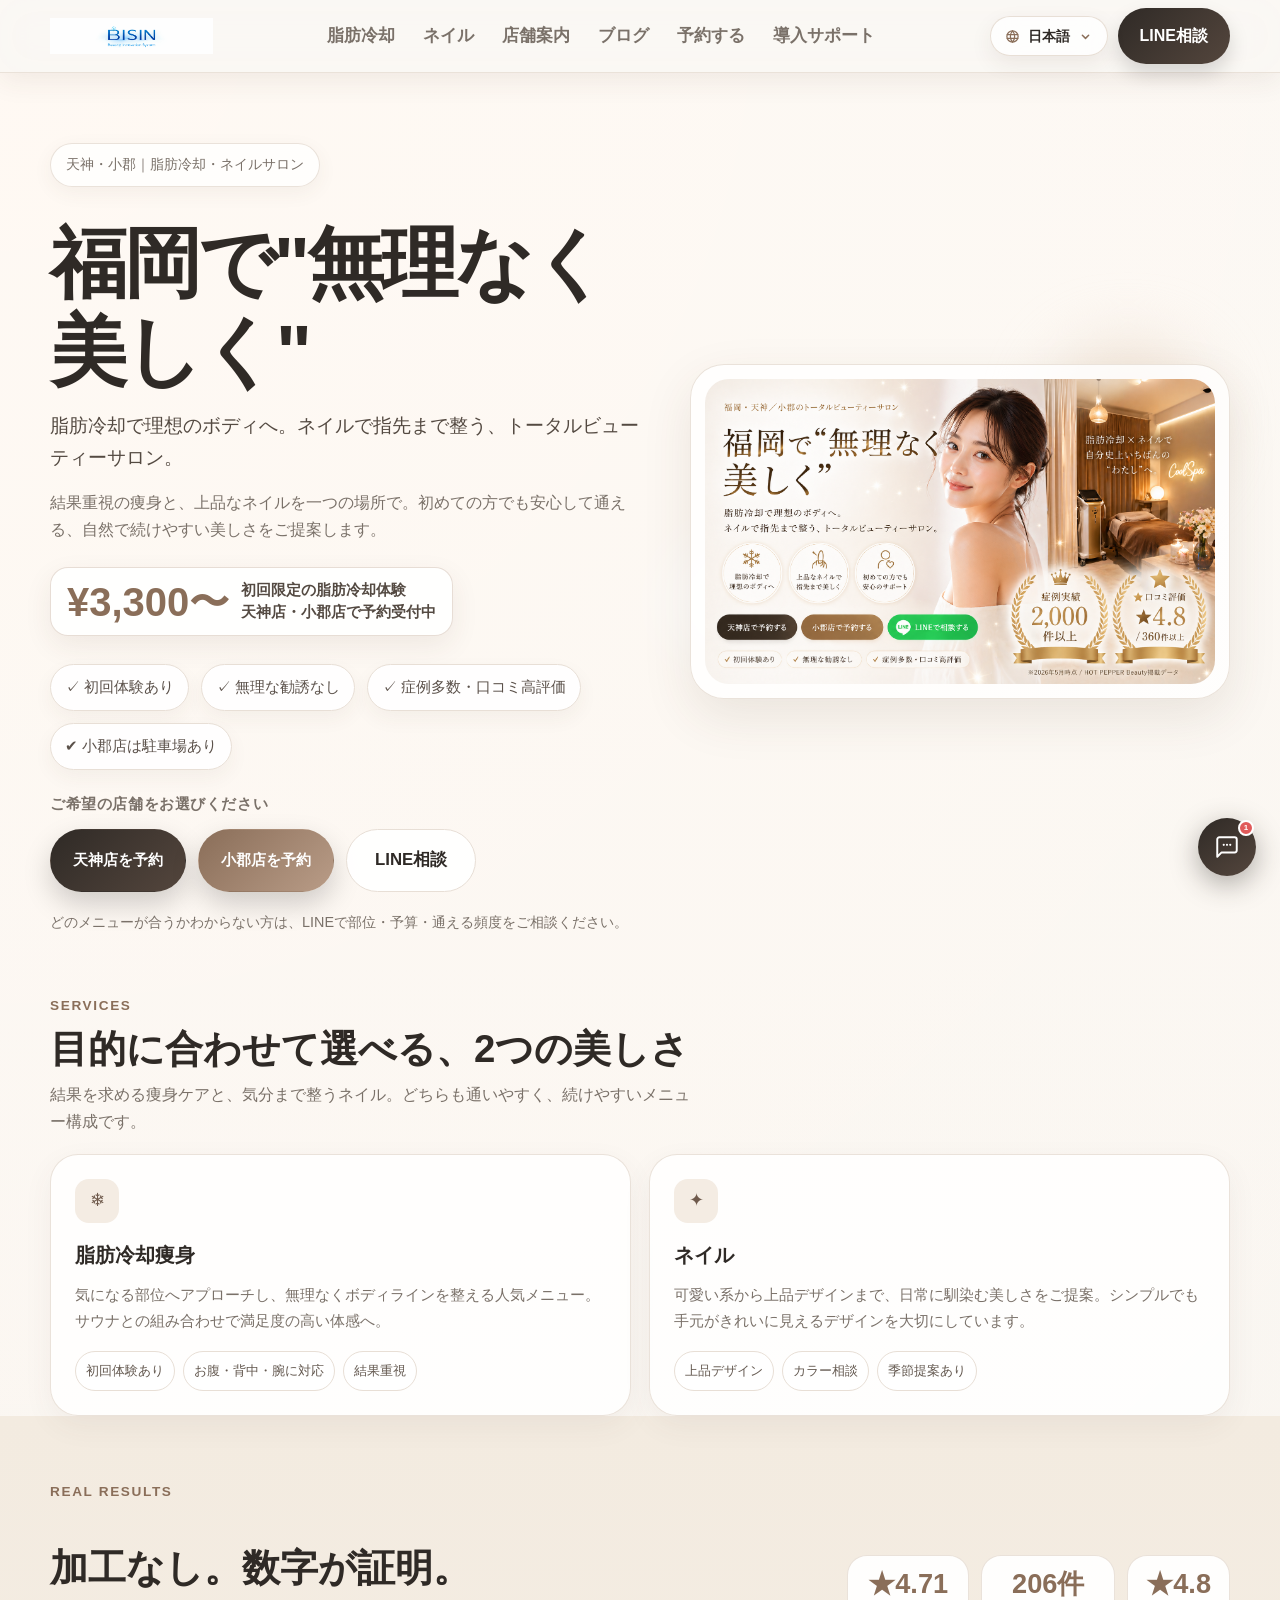
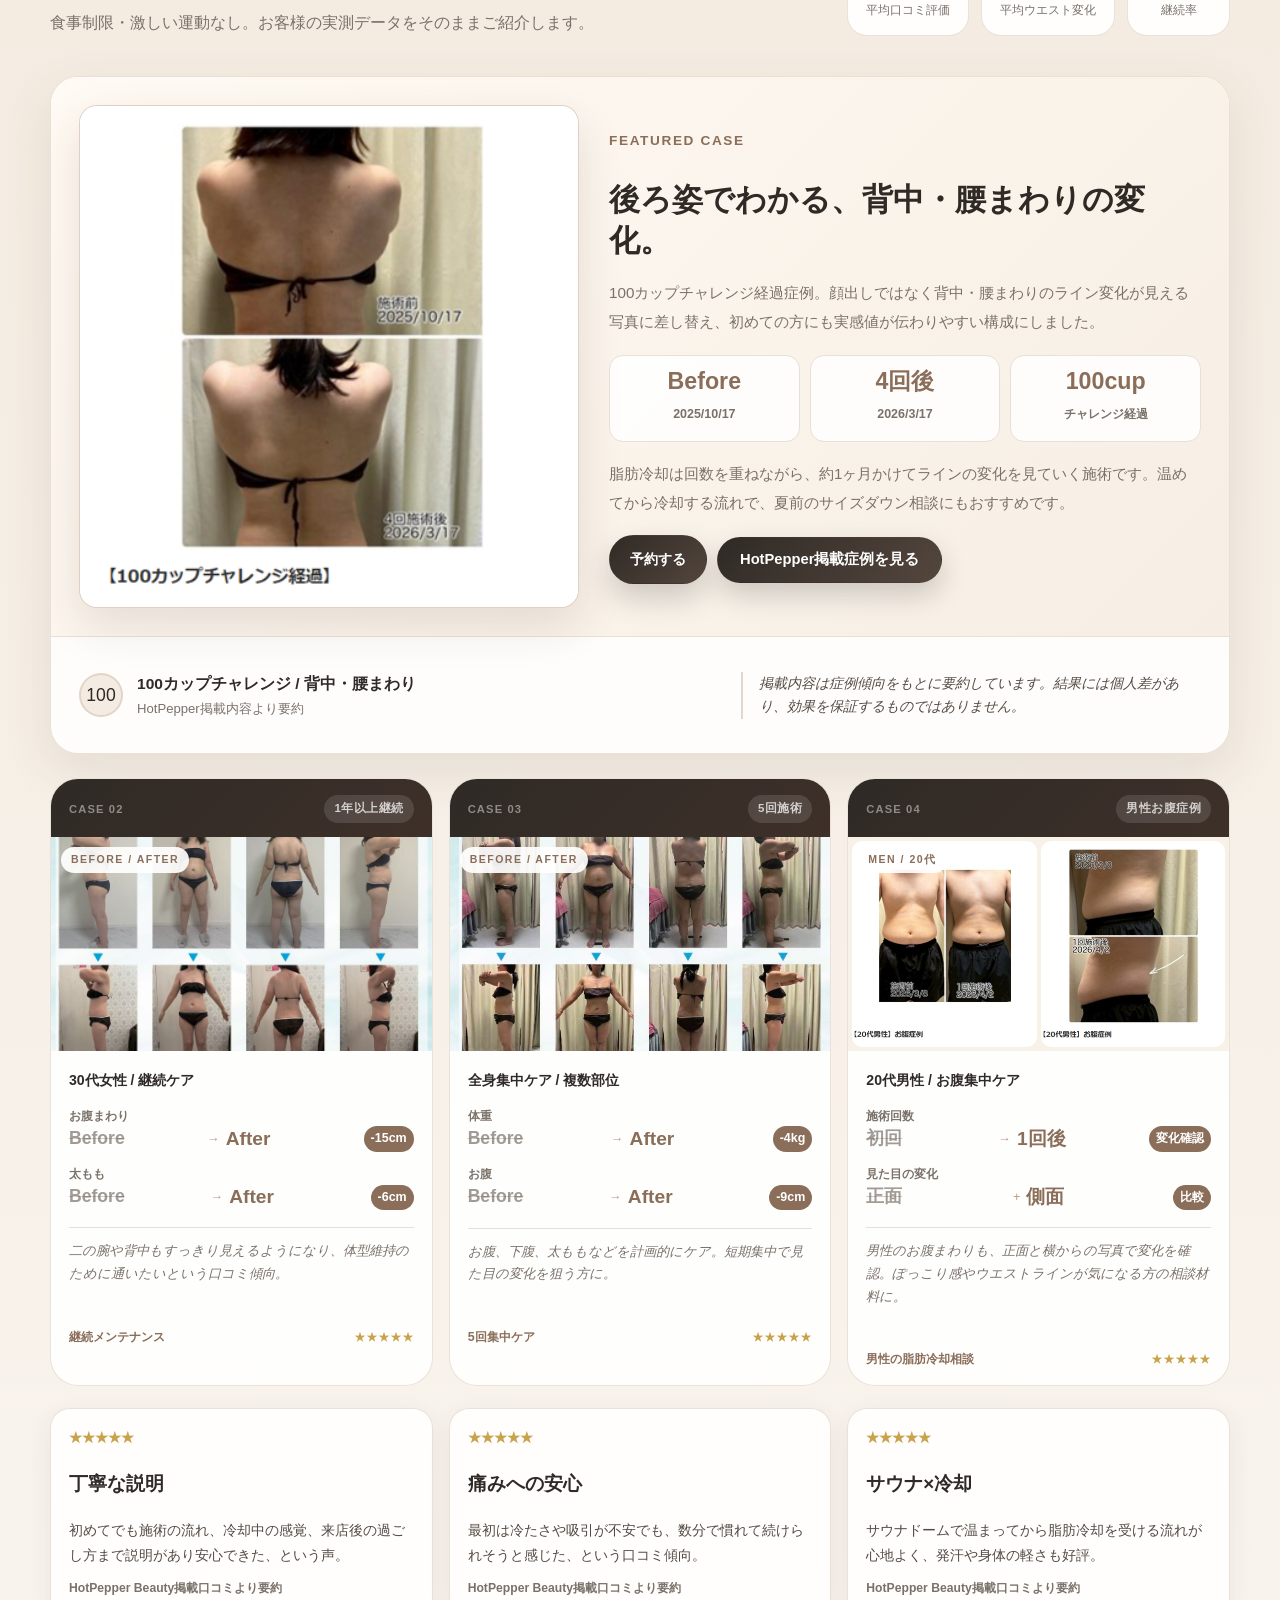
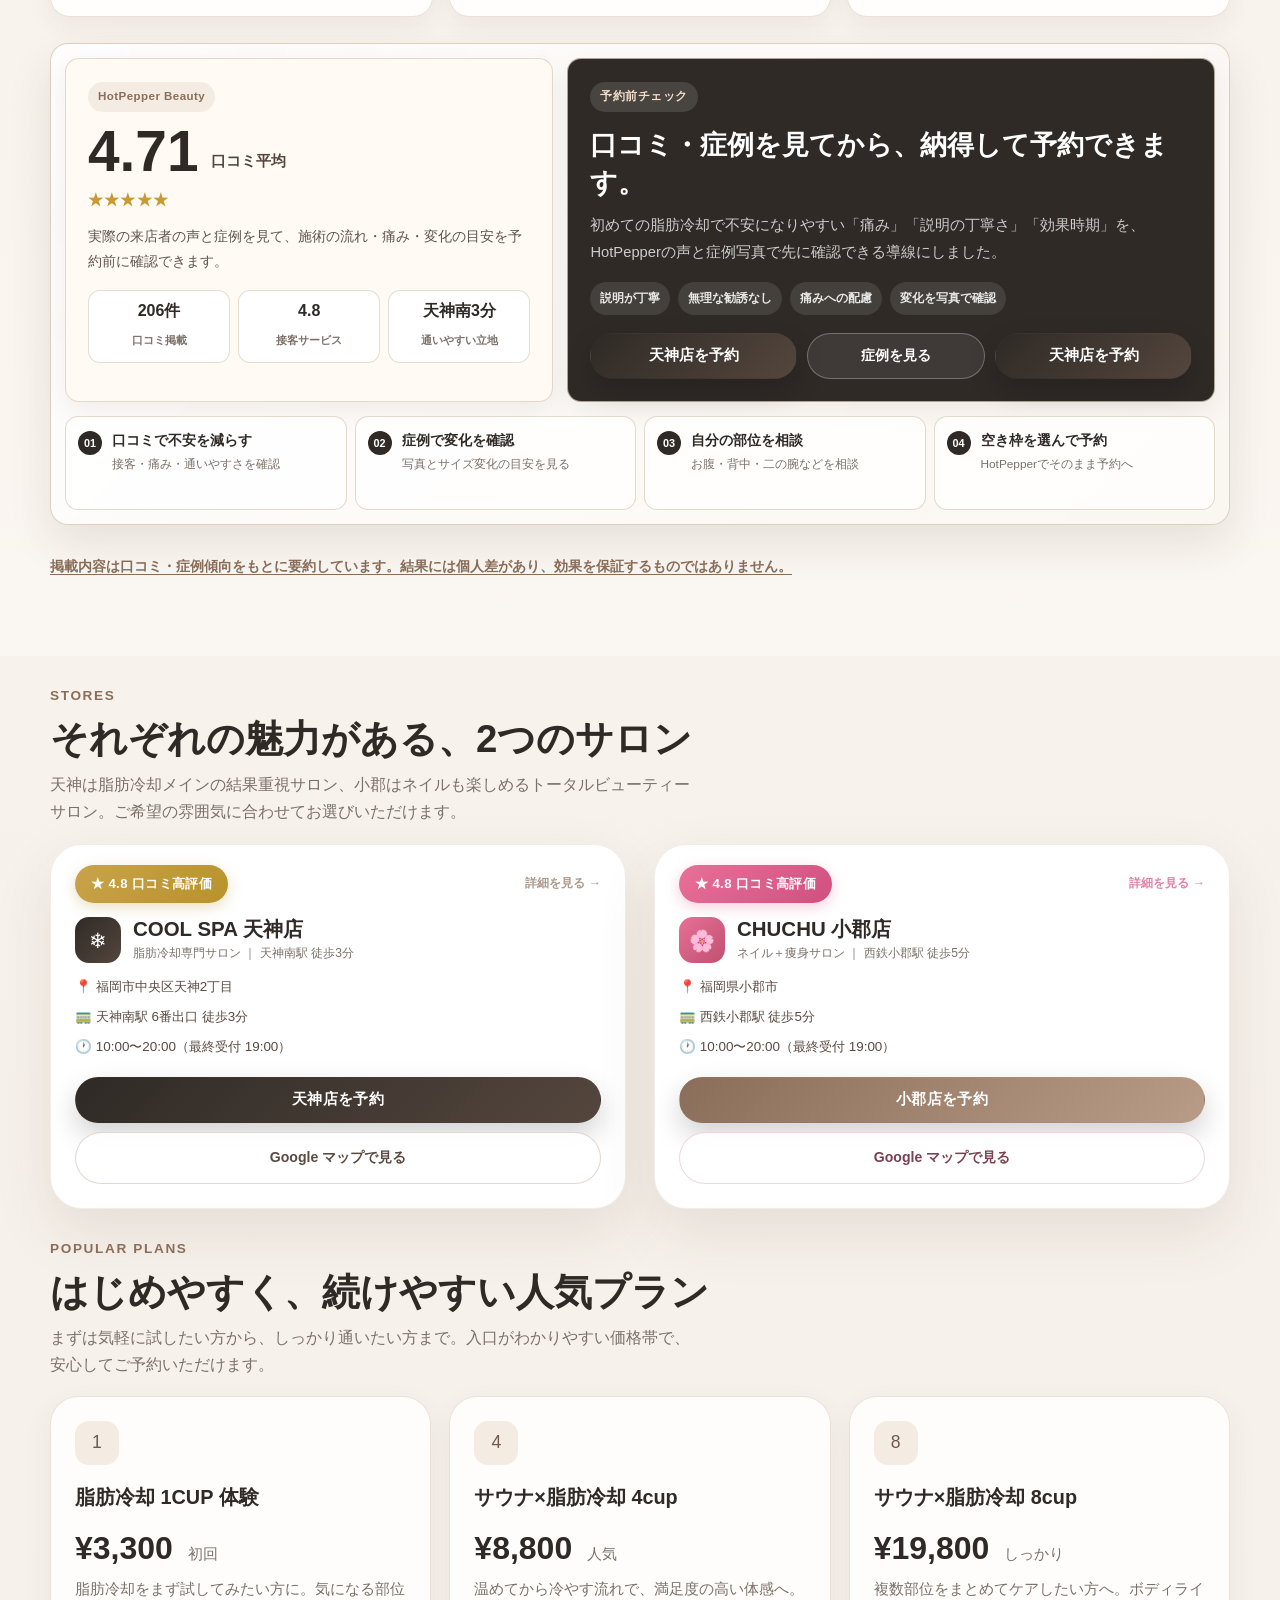
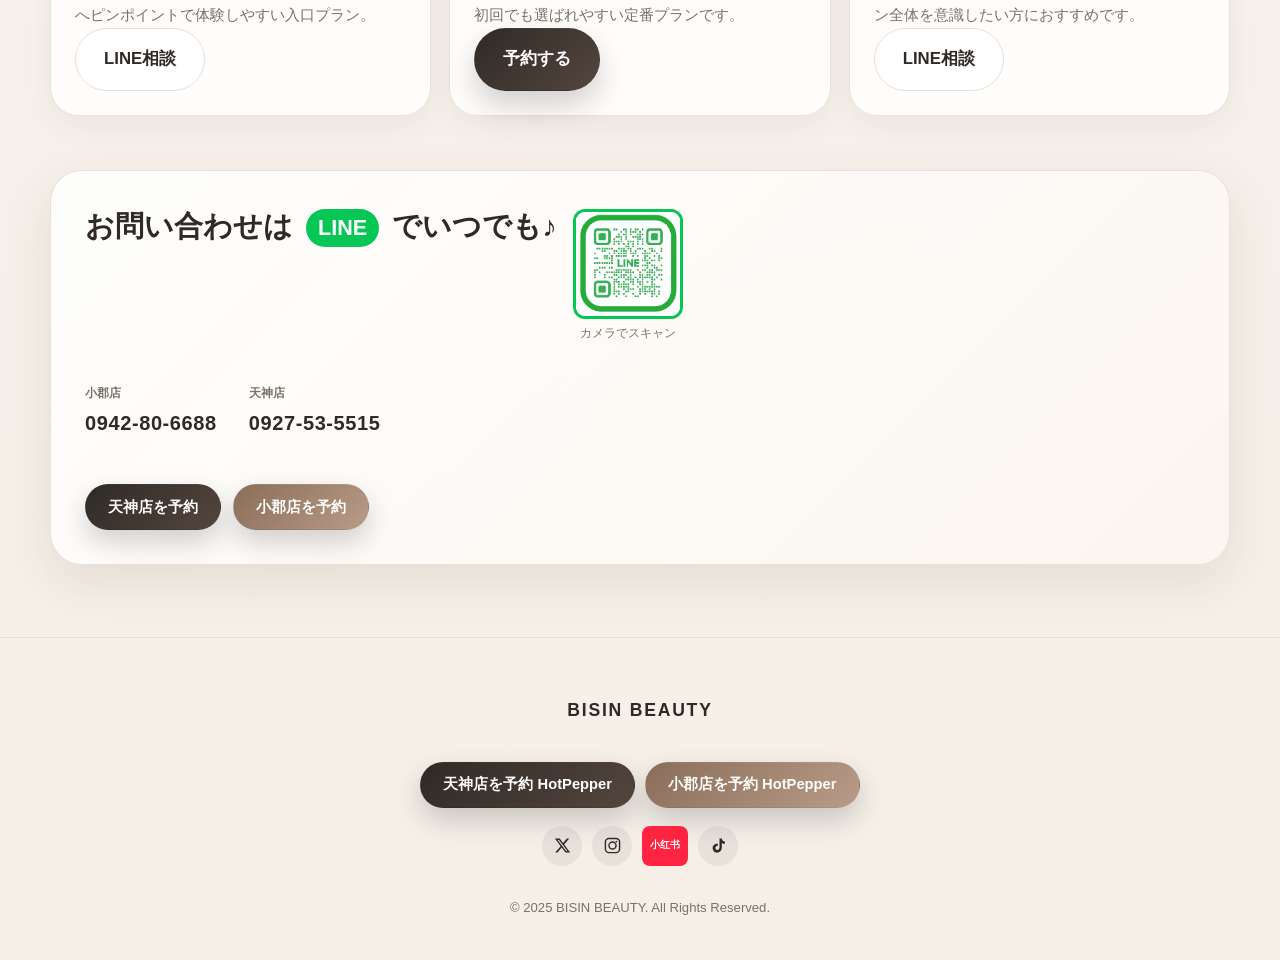
==== commit 82f731cb: "Add TikTok footer social link" ====
--- a/index.html
+++ b/index.html
@@ -1435,11 +1435,12 @@
       <a href="https://x.com/BisinCool" target="_blank" rel="noopener" class="sns-btn" aria-label="X（Twitter）"><svg width="17" height="17" viewBox="0 0 24 24" fill="currentColor"><path d="M18.244 2.25h3.308l-7.227 8.26 8.502 11.24H16.17l-5.214-6.817L4.99 21.75H1.68l7.73-8.835L1.254 2.25H8.08l4.713 6.231zm-1.161 17.52h1.833L7.084 4.126H5.117z"/></svg></a>
       <a href="https://www.instagram.com/bisincool/" target="_blank" rel="noopener" class="sns-btn" aria-label="Instagram"><svg width="17" height="17" viewBox="0 0 24 24" fill="none" stroke="currentColor" stroke-width="2"><rect x="2" y="2" width="20" height="20" rx="5"/><circle cx="12" cy="12" r="5"/><circle cx="17.5" cy="6.5" r="1.2" fill="currentColor" stroke="none"/></svg></a>
       <a href="https://www.xiaohongshu.com/discovery/item/69e0a2540000000022001ae0?source=webshare&amp;xhsshare=pc_web&amp;xsec_token=AB1BG-D9p5TQa1cb5tnmm_p1D4aSu9qyHYRRPa7bhW69w=&amp;xsec_source=pc_share" target="_blank" rel="noopener" class="sns-btn rednote" aria-label="小红书">小红书</a>
+      <a href="https://www.tiktok.com/search?lang=ja-JP&amp;q=bisin_coolspa&amp;t=1780551269080" target="_blank" rel="noopener" class="sns-btn" aria-label="TikTok"><svg width="17" height="17" viewBox="0 0 24 24" fill="currentColor" aria-hidden="true"><path d="M16.6 2c.4 2.5 1.8 4.2 4.4 4.4v3.2c-1.5.1-2.8-.3-4.3-1.2v6.1c0 7.8-8.5 10.2-12 4.6-2.3-3.6-.9-9.9 6.4-10.1v3.4c-.5.1-1 .2-1.5.4-1.4.5-2.2 1.8-1.8 3.3.7 2.9 5.6 3.7 5.6-1.9V2h3.2z"/></svg></a>
     </div>
     <p class="footer-copy">&copy; 2025 BISIN BEAUTY. All Rights Reserved.</p>
   </div>
 </footer>
-<script src="js/i18n.js?v=10"></script>
+<script src="js/i18n.js?v=13"></script>
 <script src="js/cta-unified.js?v=4"></script>
 <link rel="stylesheet" href="css/chatbot.css?v=9">
 <script src="js/chatbot.js?v=8"></script>
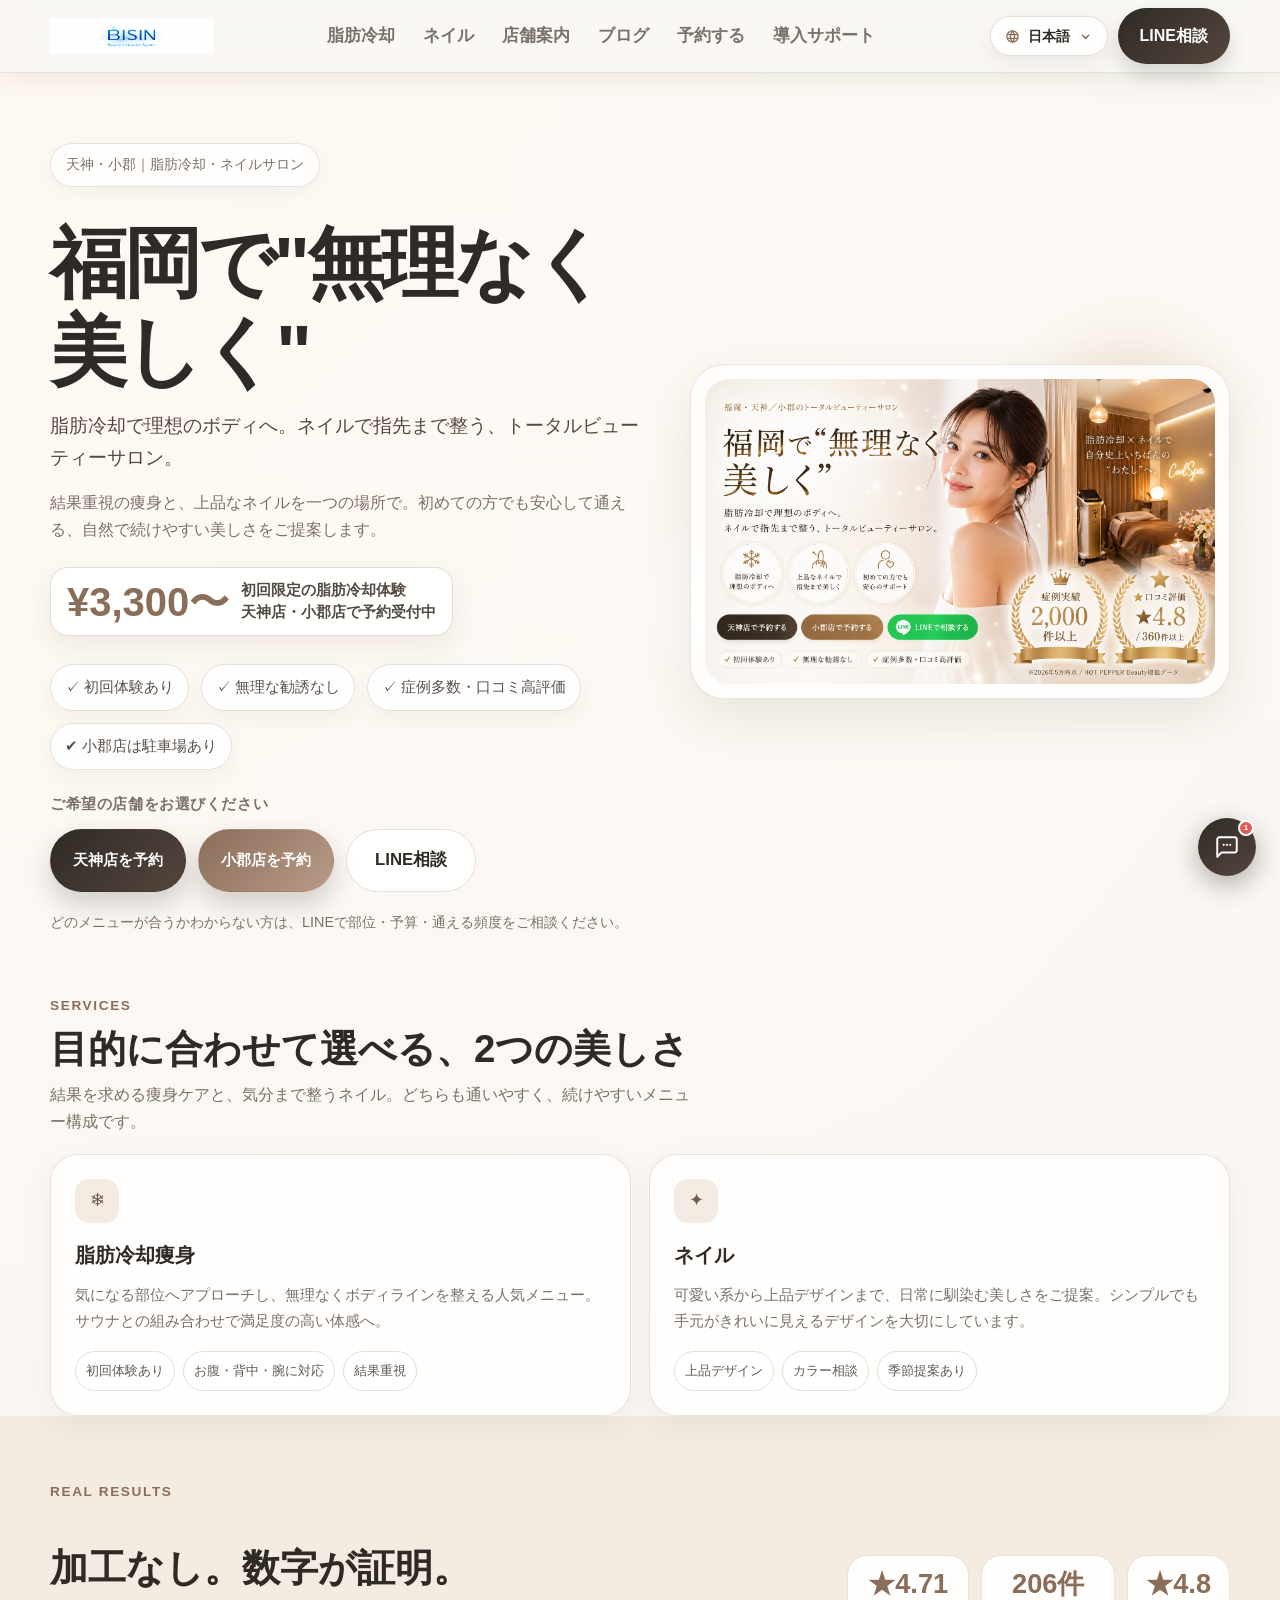
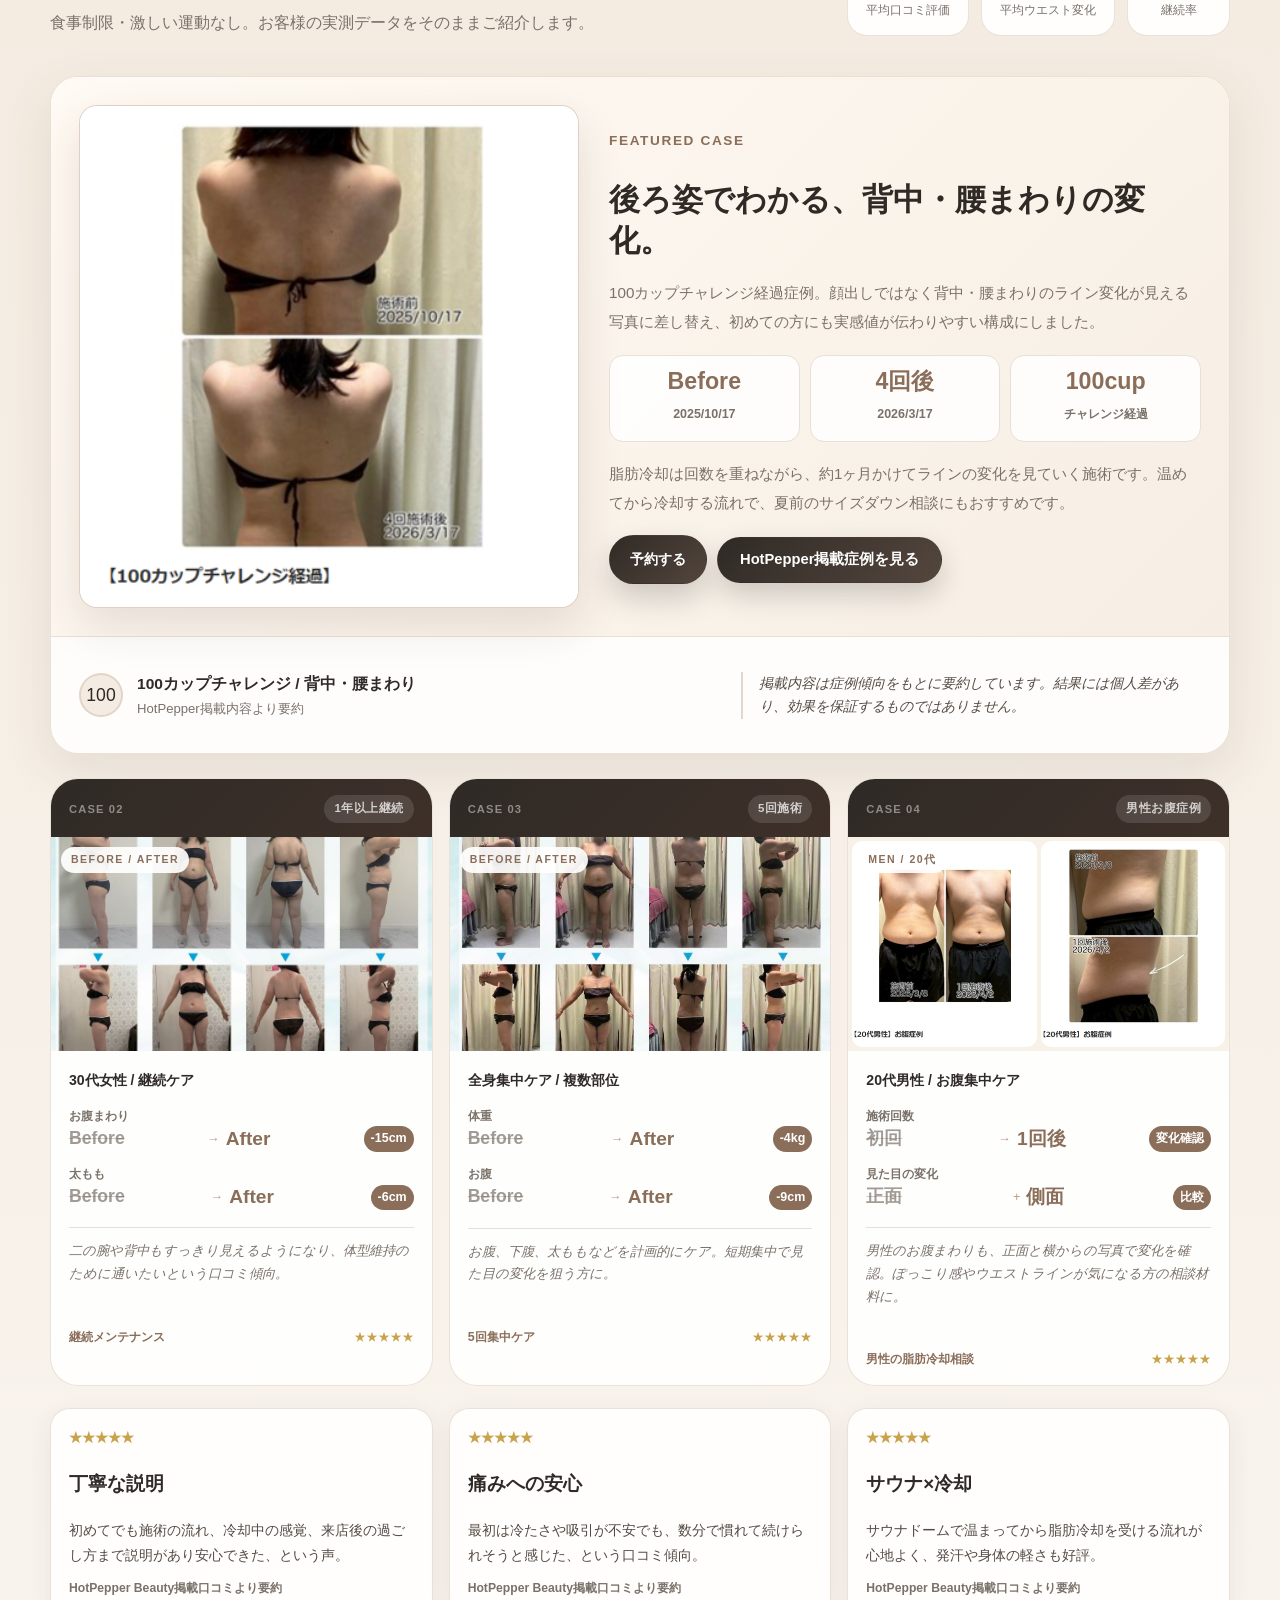
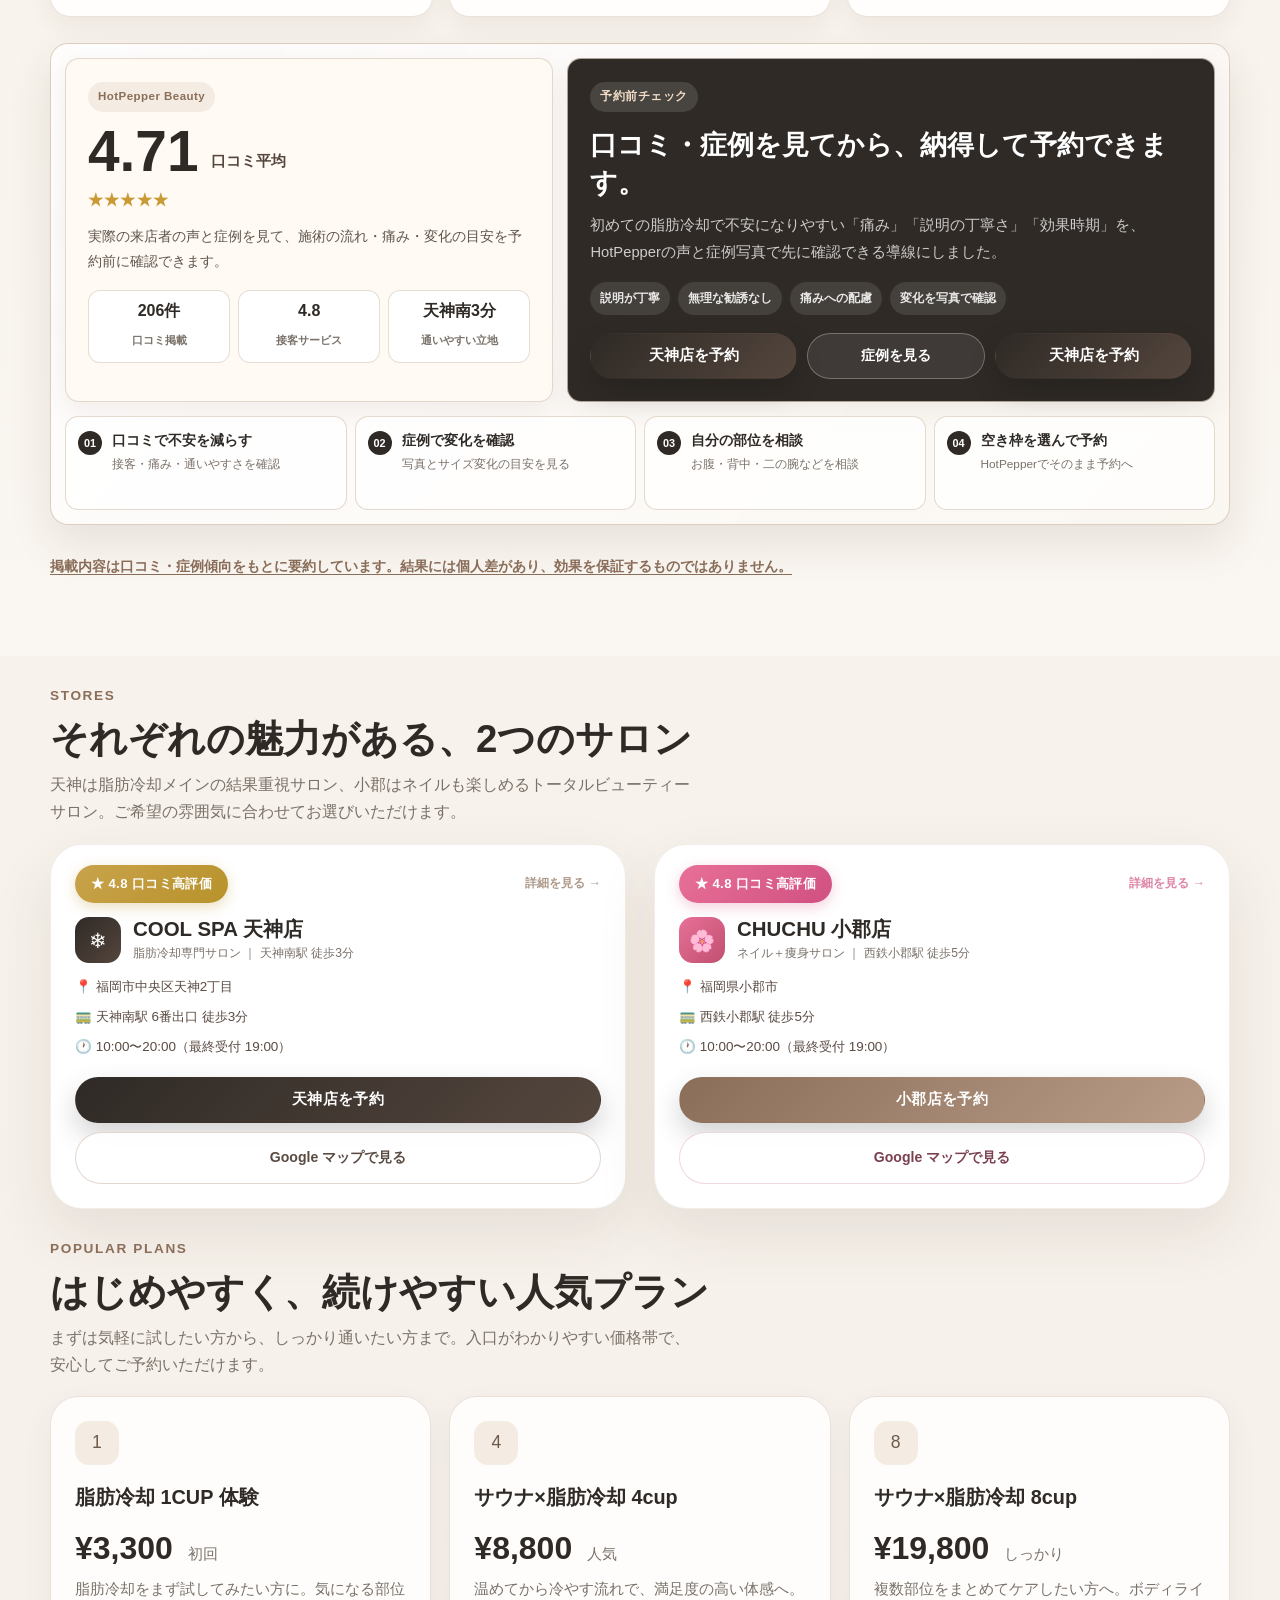
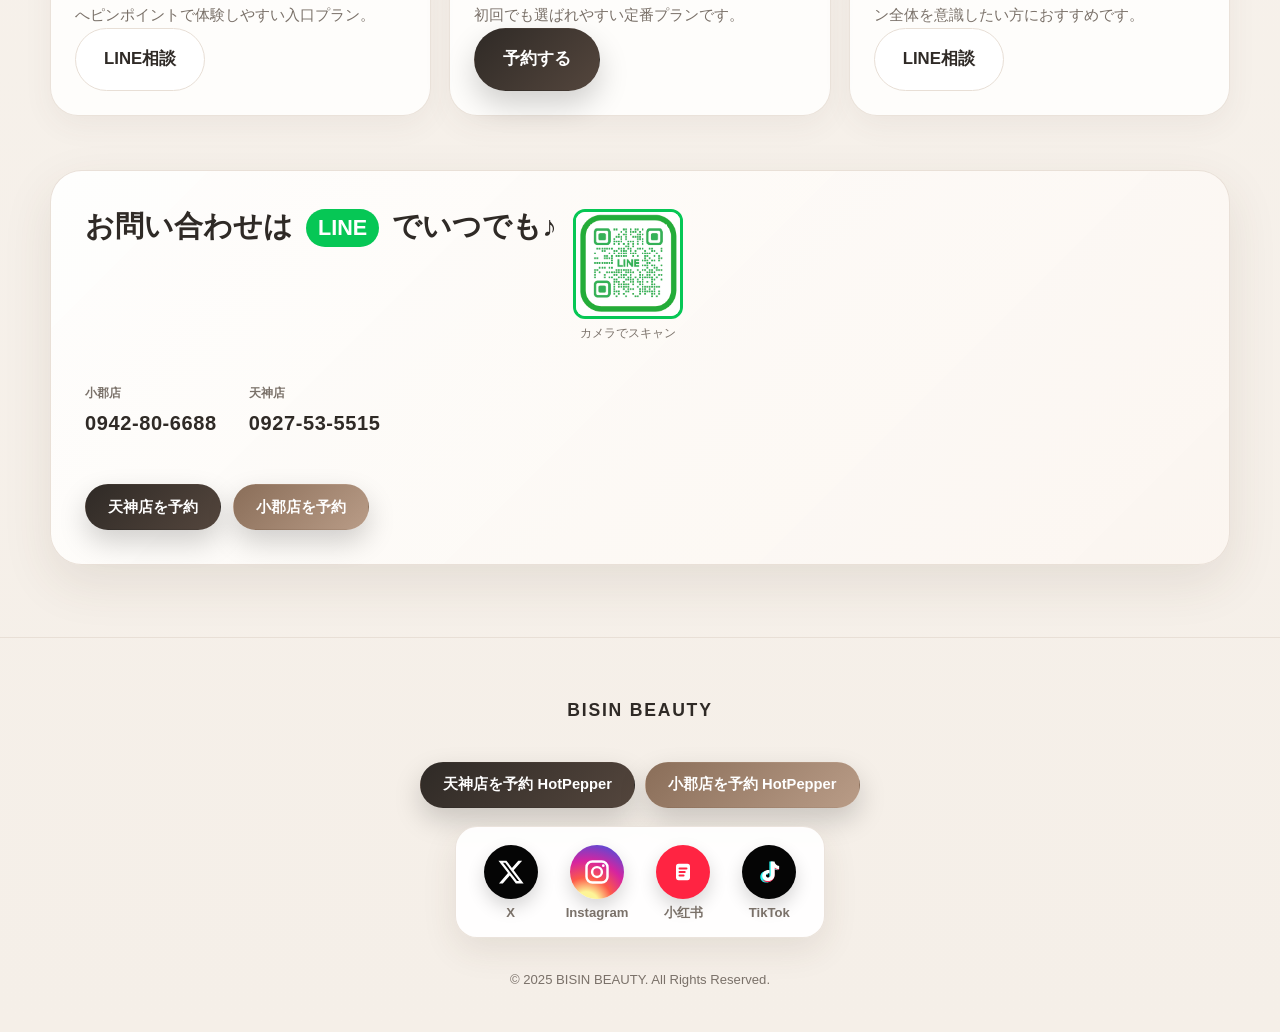
==== commit a79ff487: "Redesign footer social icons" ====
--- a/index.html
+++ b/index.html
@@ -1042,10 +1042,17 @@
     .footer-hp-btn{display:inline-flex;align-items:center;gap:7px;padding:10px 18px;border-radius:999px;background:#ff4b4b;color:#fff;font-size:.86rem;font-weight:700;transition:opacity .2s}
     .footer-hp-btn:hover{opacity:.85}
     .hp-badge{font-size:.68rem;background:rgba(0,0,0,.15);padding:2px 7px;border-radius:4px}
-    .footer-sns{display:flex;gap:10px}
-    .sns-btn{width:40px;height:40px;border-radius:50%;display:flex;align-items:center;justify-content:center;background:rgba(0,0,0,.06);color:var(--text);transition:background .2s,transform .2s}
-    .sns-btn:hover{background:rgba(0,0,0,.12);transform:translateY(-2px)}
-    .sns-btn.rednote{background:#ff2442;color:#fff;font-size:.6rem;font-weight:800;border-radius:8px;width:auto;padding:0 8px}
+    .footer-sns{display:flex;align-items:center;justify-content:center;gap:24px;flex-wrap:wrap;background:rgba(255,255,255,.92);border:1px solid rgba(232,223,214,.85);border-radius:22px;padding:18px 24px;box-shadow:0 12px 34px rgba(74,56,42,.10)}
+    .sns-btn{width:auto;height:auto;min-width:62px;border-radius:0;background:transparent;display:inline-flex;flex-direction:column;align-items:center;justify-content:center;gap:7px;color:var(--muted);font-size:.82rem;font-weight:600;line-height:1;text-decoration:none;transition:color .2s,transform .2s}
+    .sns-btn .sns-icon{width:54px;height:54px;border-radius:50%;display:inline-flex;align-items:center;justify-content:center;box-shadow:0 8px 18px rgba(0,0,0,.16);transition:transform .2s,box-shadow .2s}
+    .sns-btn svg{width:28px;height:28px;display:block}
+    .sns-btn:hover{background:transparent;color:var(--text);transform:translateY(-2px)}
+    .sns-btn:hover .sns-icon{transform:translateY(-1px);box-shadow:0 12px 24px rgba(0,0,0,.18)}
+    .sns-btn.x .sns-icon,.sns-btn.tiktok .sns-icon{background:#050505;color:#fff}
+    .sns-btn.instagram .sns-icon{background:radial-gradient(circle at 30% 110%,#fdf497 0,#fdf497 18%,#fd5949 38%,#d6249f 62%,#285aeb 100%);color:#fff}
+    .sns-btn.rednote .sns-icon{background:#ff2442;color:#fff}
+    .sns-label{display:block;white-space:nowrap}
+    @media(max-width:640px){.footer-sns{gap:16px;padding:16px 18px;border-radius:20px}.sns-btn{min-width:58px}.sns-btn .sns-icon{width:50px;height:50px}.sns-btn svg{width:26px;height:26px}}
     .footer-copy{font-size:.82rem;color:var(--muted)}
   </style>
   <link rel="stylesheet" href="css/i18n.css?v=2" />
@@ -1432,10 +1439,10 @@
       <a href="https://beauty.hotpepper.jp/kr/slnH000498862/" target="_blank" rel="noopener" class="footer-hp-btn"><svg width="13" height="13" viewBox="0 0 24 24" fill="currentColor"><path d="M19 3H5a2 2 0 00-2 2v14a2 2 0 002 2h14a2 2 0 002-2V5a2 2 0 00-2-2zm-7 14l-5-5 1.4-1.4L12 14.2l7.6-7.6L21 8l-9 9z"/></svg>小郡店を予約<span class="hp-badge">HotPepper</span></a>
     </div>
     <div class="footer-sns">
-      <a href="https://x.com/BisinCool" target="_blank" rel="noopener" class="sns-btn" aria-label="X（Twitter）"><svg width="17" height="17" viewBox="0 0 24 24" fill="currentColor"><path d="M18.244 2.25h3.308l-7.227 8.26 8.502 11.24H16.17l-5.214-6.817L4.99 21.75H1.68l7.73-8.835L1.254 2.25H8.08l4.713 6.231zm-1.161 17.52h1.833L7.084 4.126H5.117z"/></svg></a>
-      <a href="https://www.instagram.com/bisincool/" target="_blank" rel="noopener" class="sns-btn" aria-label="Instagram"><svg width="17" height="17" viewBox="0 0 24 24" fill="none" stroke="currentColor" stroke-width="2"><rect x="2" y="2" width="20" height="20" rx="5"/><circle cx="12" cy="12" r="5"/><circle cx="17.5" cy="6.5" r="1.2" fill="currentColor" stroke="none"/></svg></a>
-      <a href="https://www.xiaohongshu.com/discovery/item/69e0a2540000000022001ae0?source=webshare&amp;xhsshare=pc_web&amp;xsec_token=AB1BG-D9p5TQa1cb5tnmm_p1D4aSu9qyHYRRPa7bhW69w=&amp;xsec_source=pc_share" target="_blank" rel="noopener" class="sns-btn rednote" aria-label="小红书">小红书</a>
-      <a href="https://www.tiktok.com/search?lang=ja-JP&amp;q=bisin_coolspa&amp;t=1780551269080" target="_blank" rel="noopener" class="sns-btn" aria-label="TikTok"><svg width="17" height="17" viewBox="0 0 24 24" fill="currentColor" aria-hidden="true"><path d="M16.6 2c.4 2.5 1.8 4.2 4.4 4.4v3.2c-1.5.1-2.8-.3-4.3-1.2v6.1c0 7.8-8.5 10.2-12 4.6-2.3-3.6-.9-9.9 6.4-10.1v3.4c-.5.1-1 .2-1.5.4-1.4.5-2.2 1.8-1.8 3.3.7 2.9 5.6 3.7 5.6-1.9V2h3.2z"/></svg></a>
+      <a href="https://x.com/BisinCool" target="_blank" rel="noopener" class="sns-btn x" aria-label="X"><span class="sns-icon"><svg viewBox="0 0 24 24" fill="currentColor" aria-hidden="true"><path d="M18.244 2.25h3.308l-7.227 8.26 8.502 11.24H16.17l-5.214-6.817L4.99 21.75H1.68l7.73-8.835L1.254 2.25H8.08l4.713 6.231zm-1.161 17.52h1.833L7.084 4.126H5.117z"/></svg></span><span class="sns-label">X</span></a>
+      <a href="https://www.instagram.com/bisincool/" target="_blank" rel="noopener" class="sns-btn instagram" aria-label="Instagram"><span class="sns-icon"><svg viewBox="0 0 24 24" fill="none" stroke="currentColor" stroke-width="2.1" aria-hidden="true"><rect x="3" y="3" width="18" height="18" rx="5"/><circle cx="12" cy="12" r="4.2"/><circle cx="17.4" cy="6.6" r="1.15" fill="currentColor" stroke="none"/></svg></span><span class="sns-label">Instagram</span></a>
+      <a href="https://www.xiaohongshu.com/discovery/item/69e0a2540000000022001ae0?source=webshare&amp;xhsshare=pc_web&amp;xsec_token=AB1BG-D9p5TQa1cb5tnmm_p1D4aSu9qyHYRRPa7bhW69w=&amp;xsec_source=pc_share" target="_blank" rel="noopener" class="sns-btn rednote" aria-label="小红书"><span class="sns-icon"><svg viewBox="0 0 24 24" fill="none" aria-hidden="true"><rect x="6" y="5" width="12" height="14" rx="2.2" fill="currentColor"/><path d="M9 9h6M9 12h4.5M9 15h3.5" stroke="#ff2442" stroke-width="1.7" stroke-linecap="round"/></svg></span><span class="sns-label">小红书</span></a>
+      <a href="https://www.tiktok.com/search?lang=ja-JP&amp;q=bisin_coolspa&amp;t=1780551269080" target="_blank" rel="noopener" class="sns-btn tiktok" aria-label="TikTok"><span class="sns-icon"><svg viewBox="0 0 24 24" aria-hidden="true"><path fill="#25F4EE" d="M15.2 3.1c.4 2.4 1.8 3.9 4.2 4.3v3c-1.4 0-2.6-.4-3.7-1.2v6.1c0 3.4-2.5 5.8-5.9 5.8-3 0-5.3-2.1-5.3-4.9 0-3 2.4-5.1 5.7-5.1.3 0 .7 0 1 .1v3.1c-.3-.1-.6-.1-.9-.1-1.4 0-2.3.8-2.3 1.9s.9 1.8 2.1 1.8c1.4 0 2.2-.9 2.2-2.6V3.1h2.9z"/><path fill="#FE2C55" d="M16.4 4.2c.7 1.7 2 2.7 4 3v3c-1.4-.1-2.7-.5-3.8-1.4v6.2c0 3.3-2.5 5.7-5.9 5.7-1.9 0-3.6-.8-4.6-2.2.9.5 1.9.8 3 .8 3.3 0 5.9-2.4 5.9-5.7V4.2h1.4z"/><path fill="#fff" d="M14.1 3.1h2.6c.4 2.1 1.8 3.4 4 3.8v2.7c-1.4-.1-2.7-.5-3.8-1.4v6.2c0 3.1-2.4 5.4-5.6 5.4-2.8 0-5.1-1.9-5.1-4.6 0-2.8 2.3-4.9 5.3-4.9.4 0 .7 0 1 .1v2.8c-.3-.1-.6-.1-.9-.1-1.3 0-2.2.8-2.2 1.8s.9 1.8 2 1.8c1.3 0 2.1-.9 2.1-2.5V3.1z"/></svg></span><span class="sns-label">TikTok</span></a>
     </div>
     <p class="footer-copy">&copy; 2025 BISIN BEAUTY. All Rights Reserved.</p>
   </div>
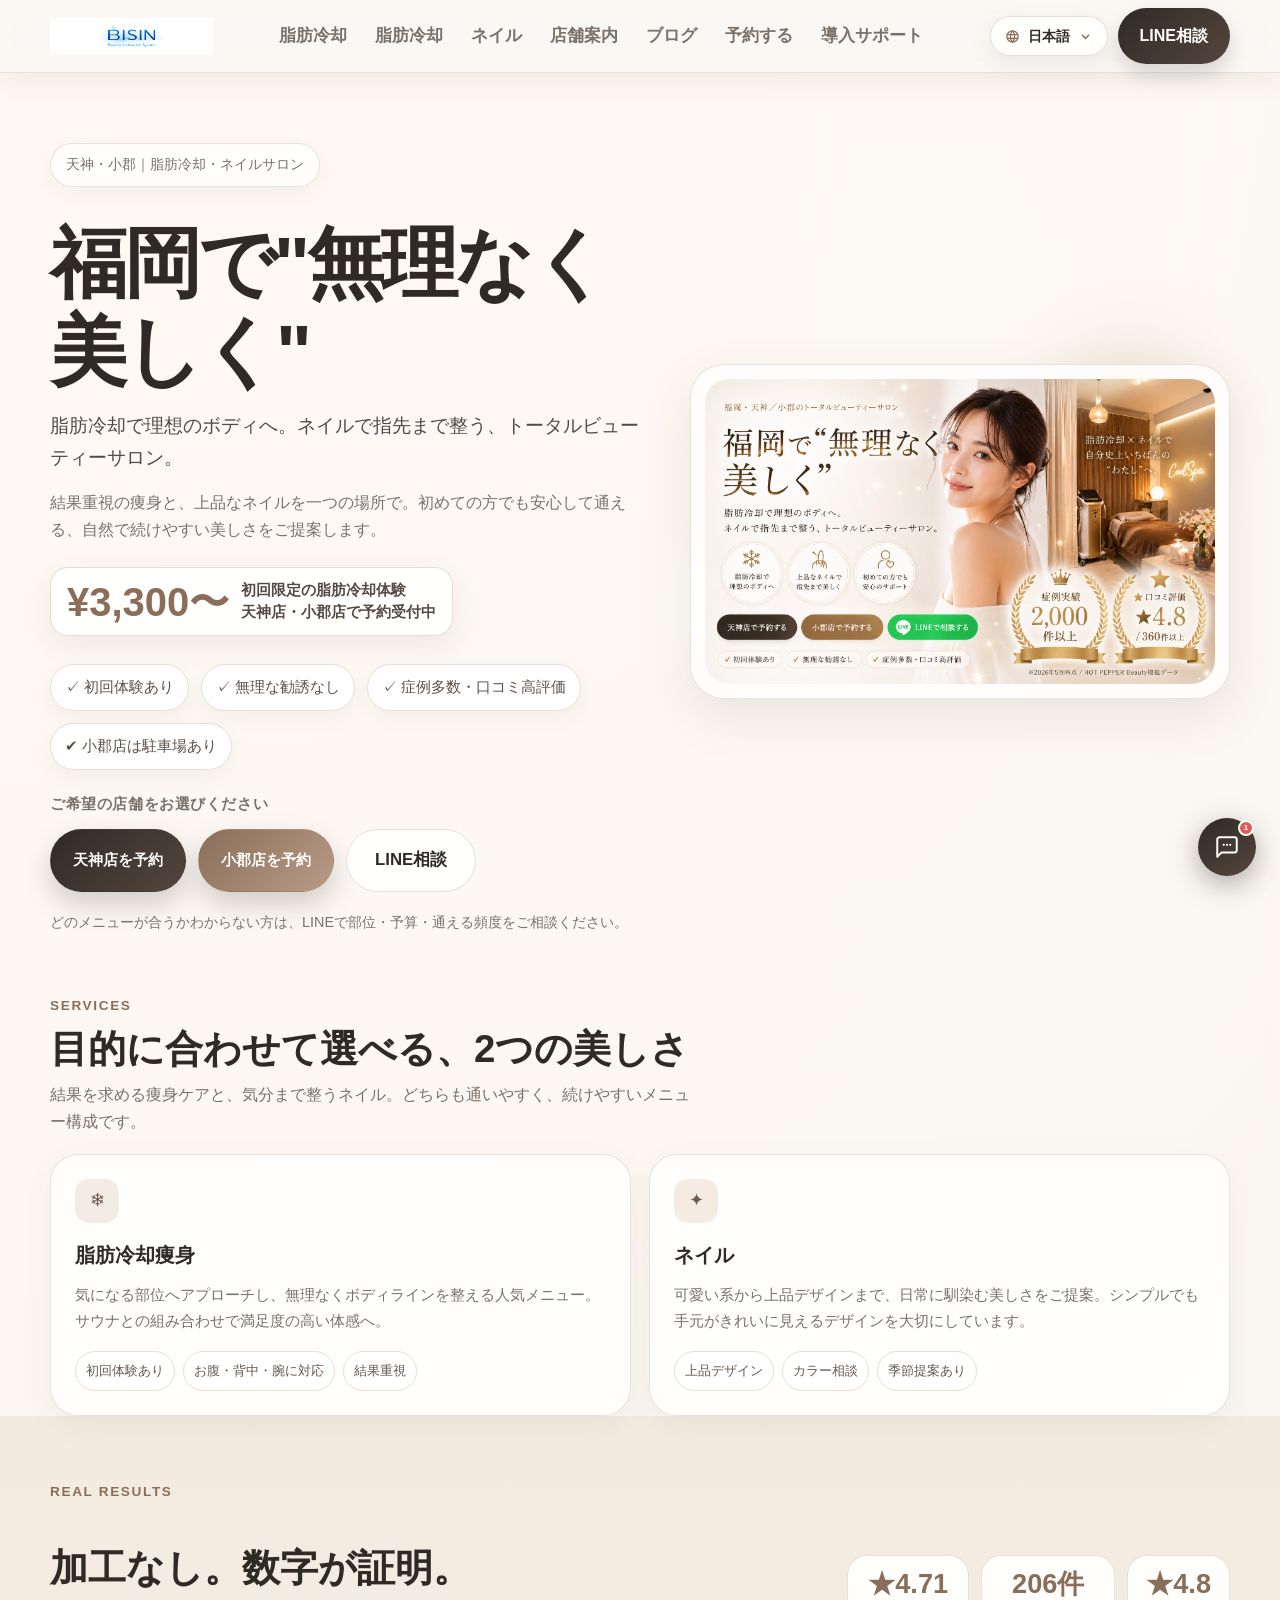
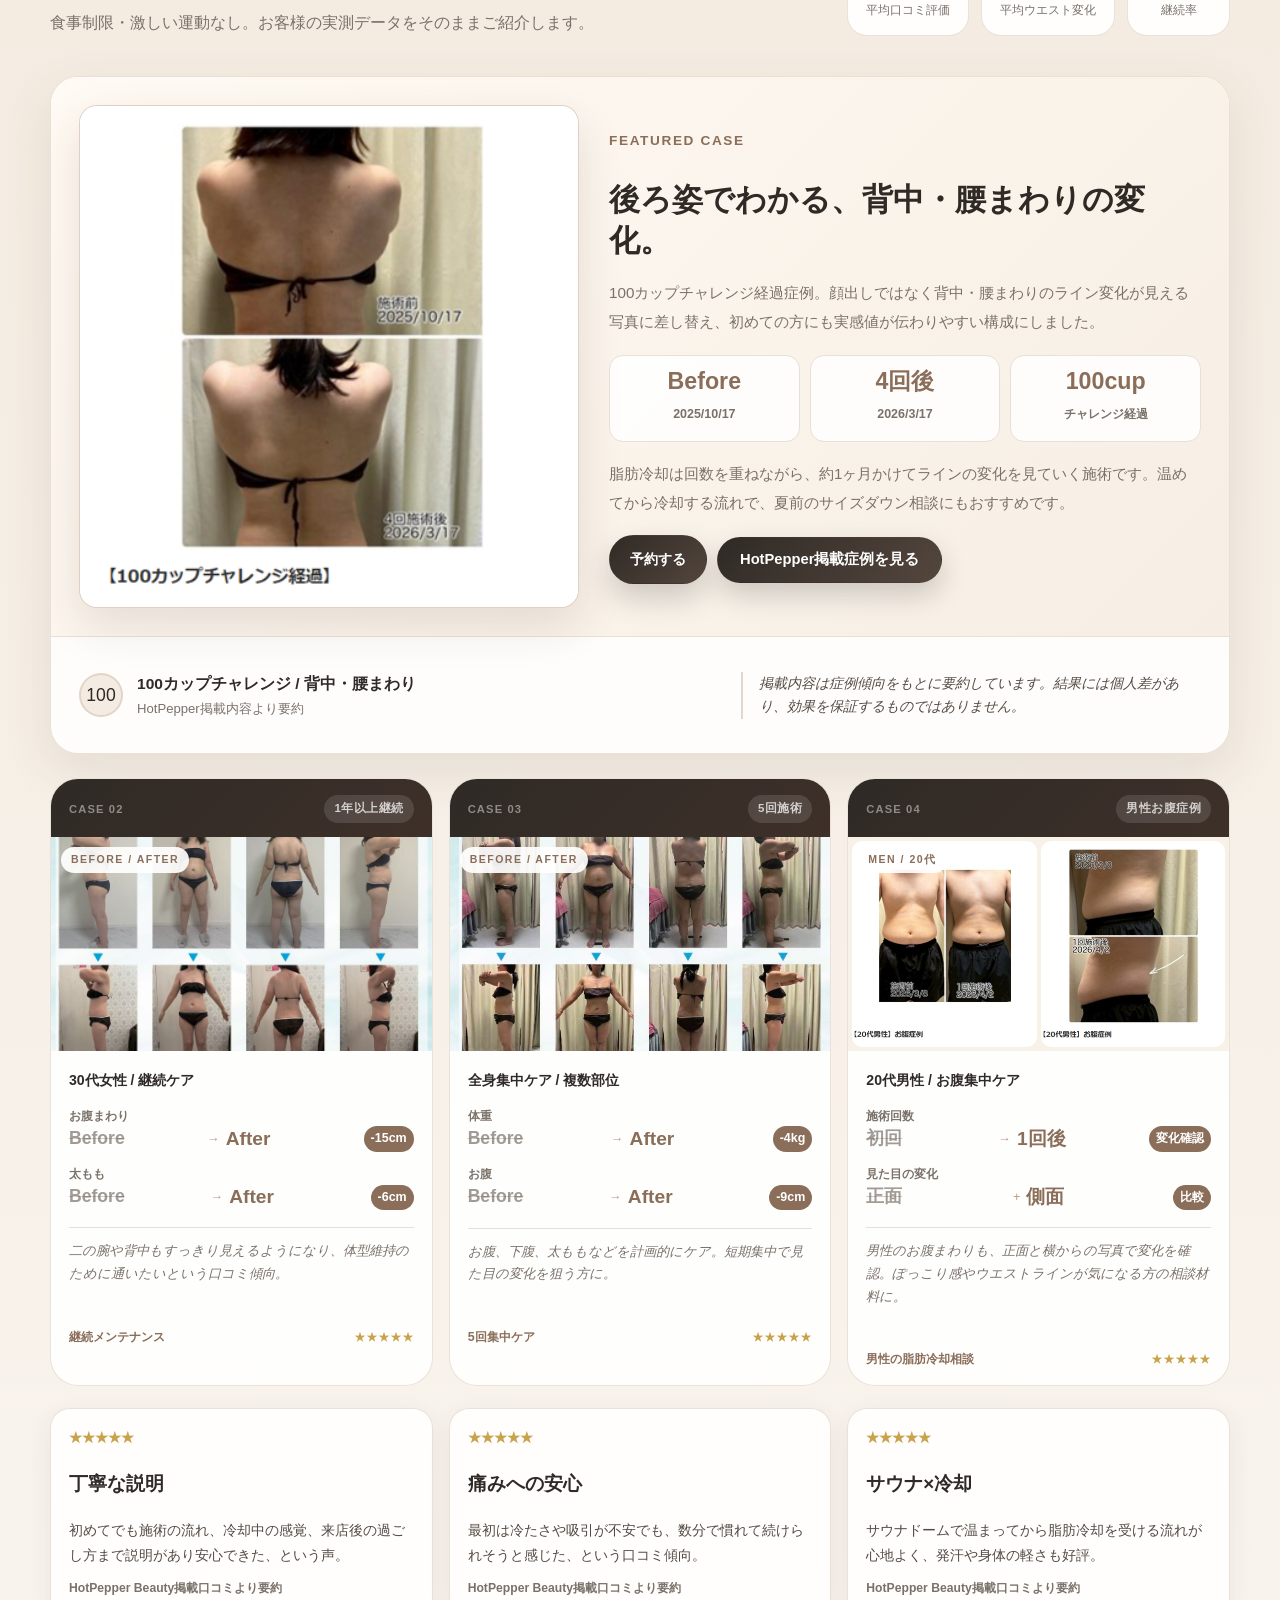
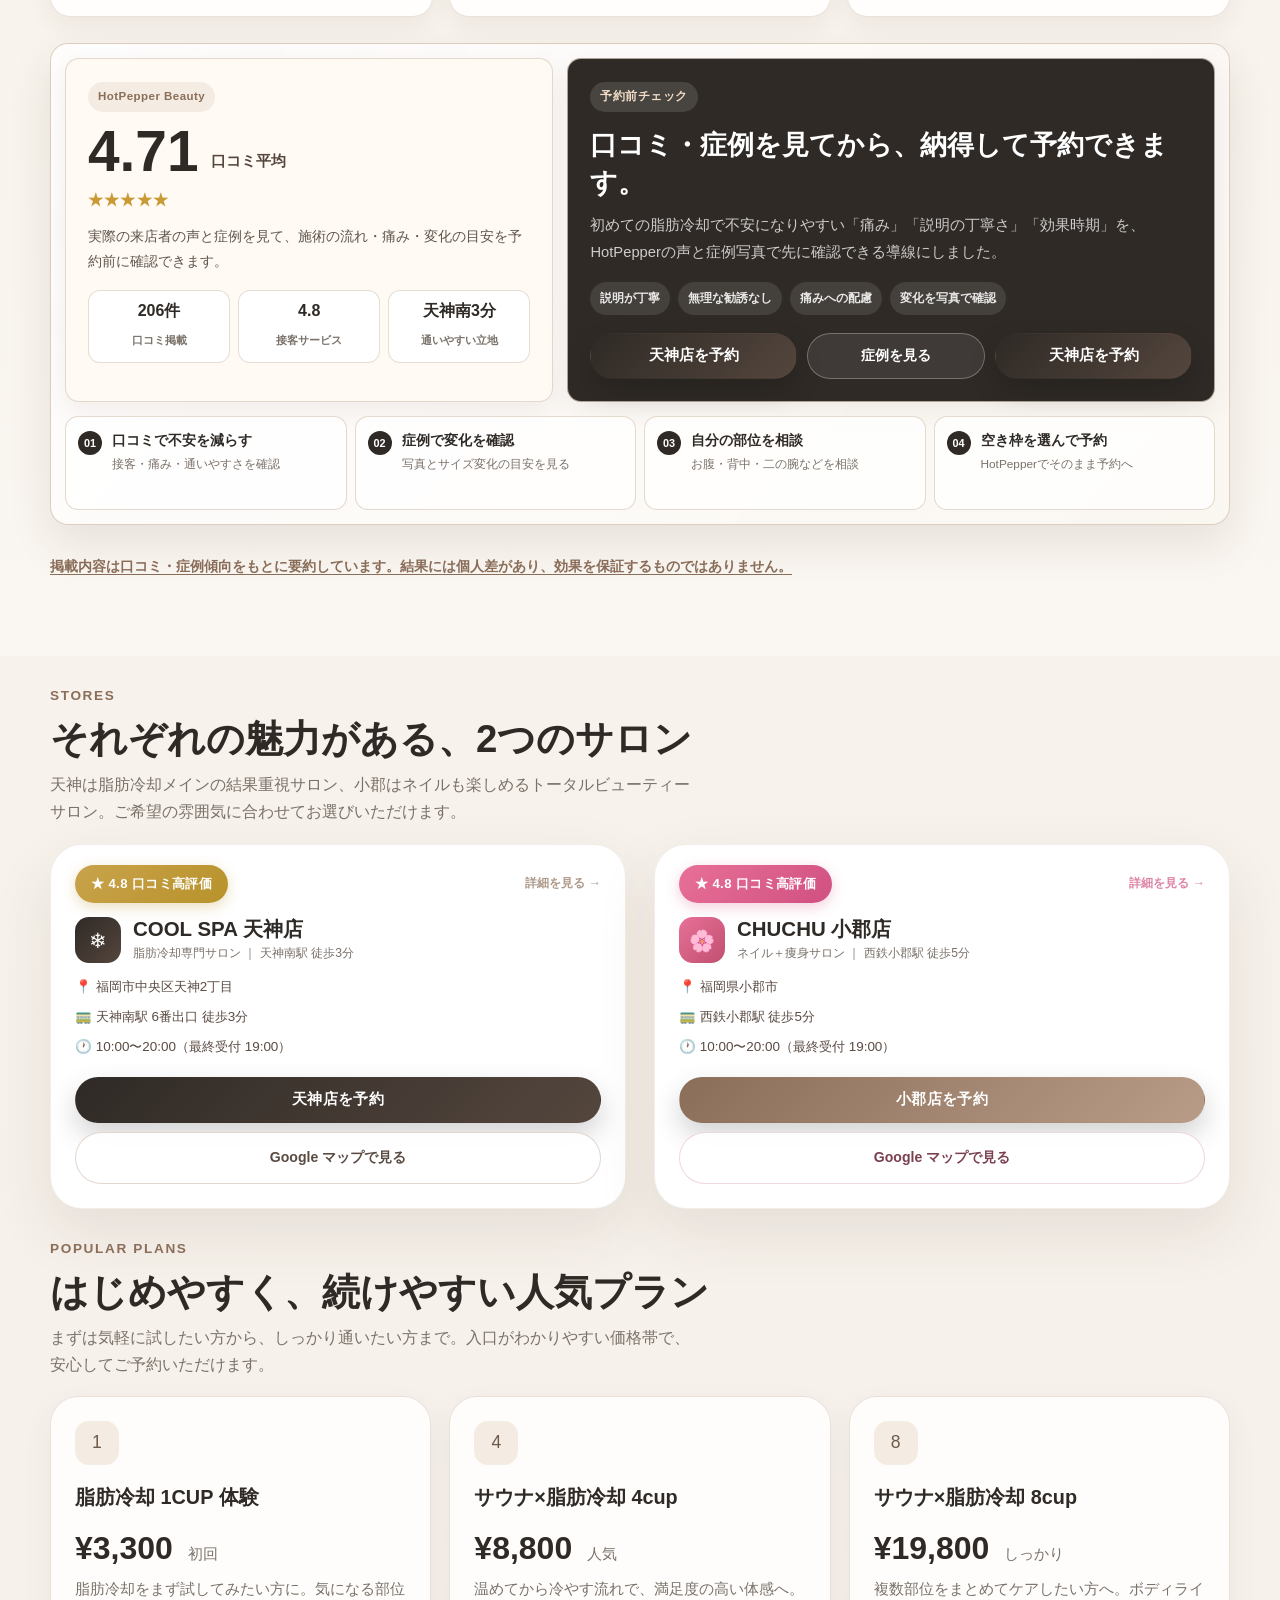
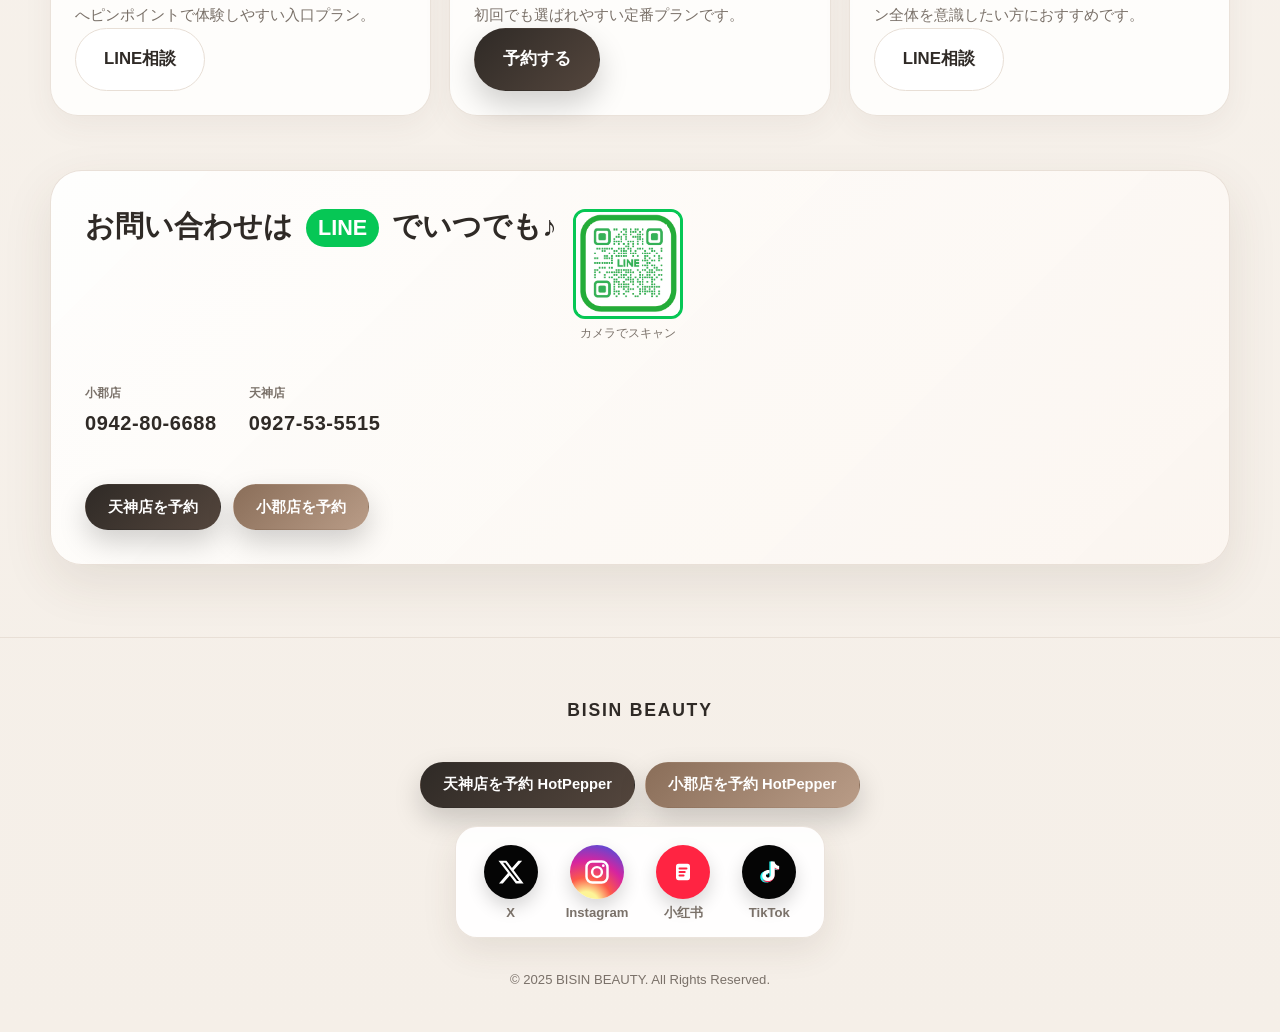
==== commit 801e2b2b: "Add men's fat freezing landing page" ====
--- a/index.html
+++ b/index.html
@@ -1065,6 +1065,7 @@
       <nav class="nav" id="globalNav">
         <button class="nav-close" onclick="document.getElementById('globalNav').classList.remove('open')" aria-label="閉じる">✕</button>
         <a href="services/fat-freezing.html" onclick="document.getElementById('globalNav').classList.remove('open')">脂肪冷却</a>
+        <a href="services/mens-fat-freezing.html" onclick="document.getElementById('globalNav').classList.remove('open')">メンズ</a>
         <a href="services/nail.html" onclick="document.getElementById('globalNav').classList.remove('open')">ネイル</a>
         <a href="stores/coolspa-tenjin.html" onclick="document.getElementById('globalNav').classList.remove('open')">店舗案内</a>
         <a href="blog/index.html" onclick="document.getElementById('globalNav').classList.remove('open')">症例・ビフォーアフター</a>
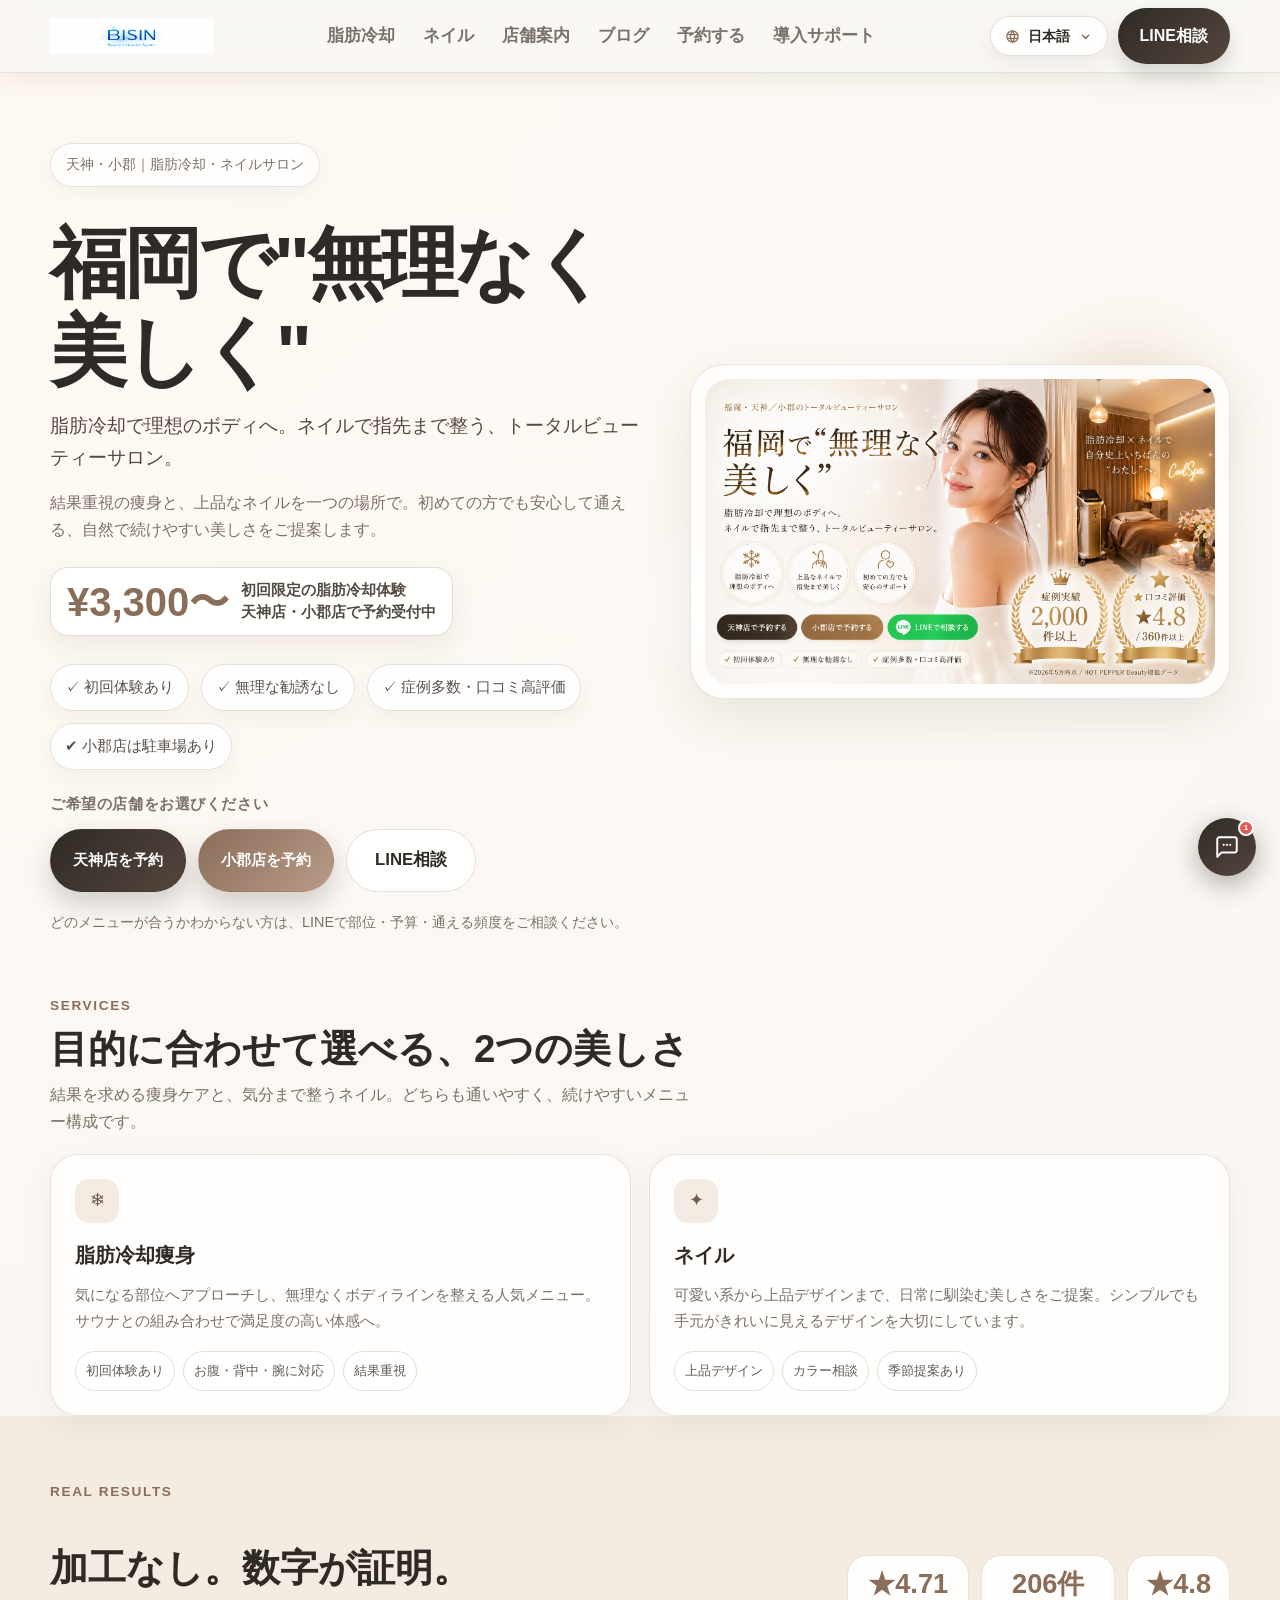
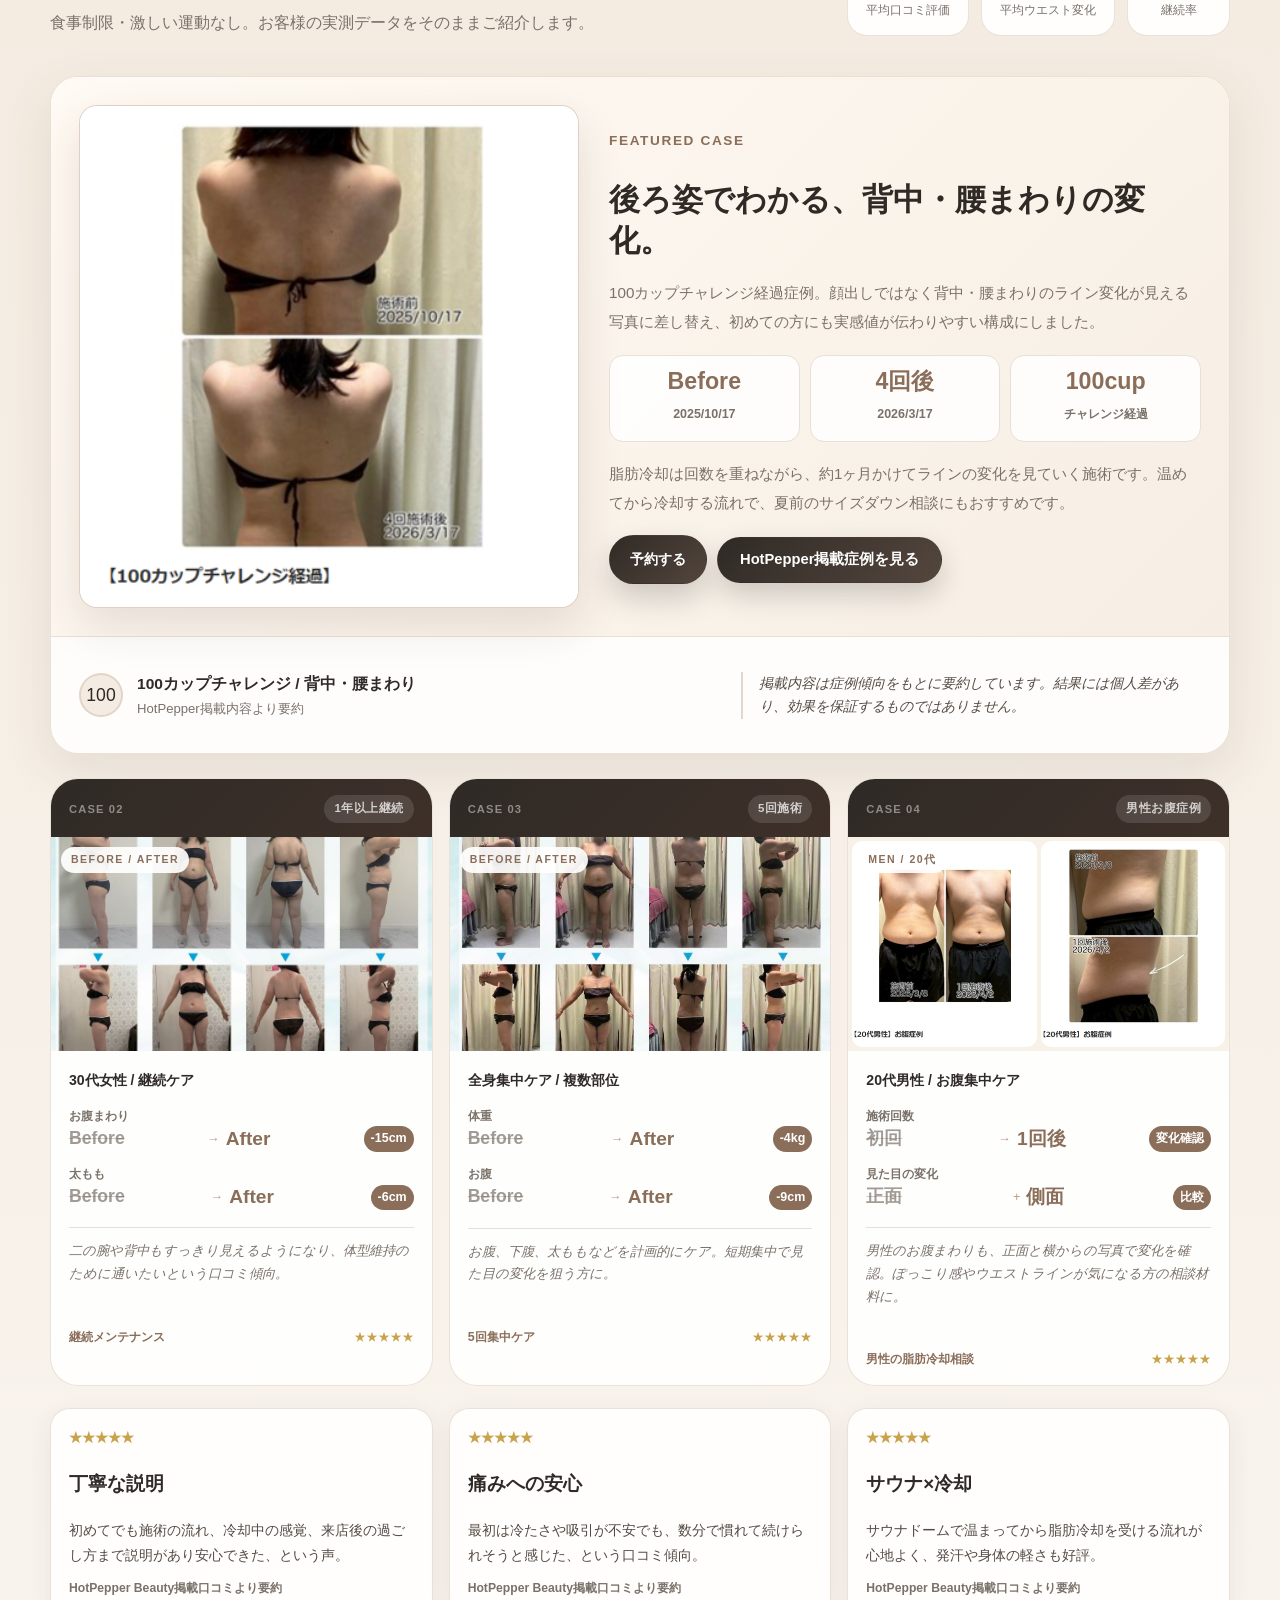
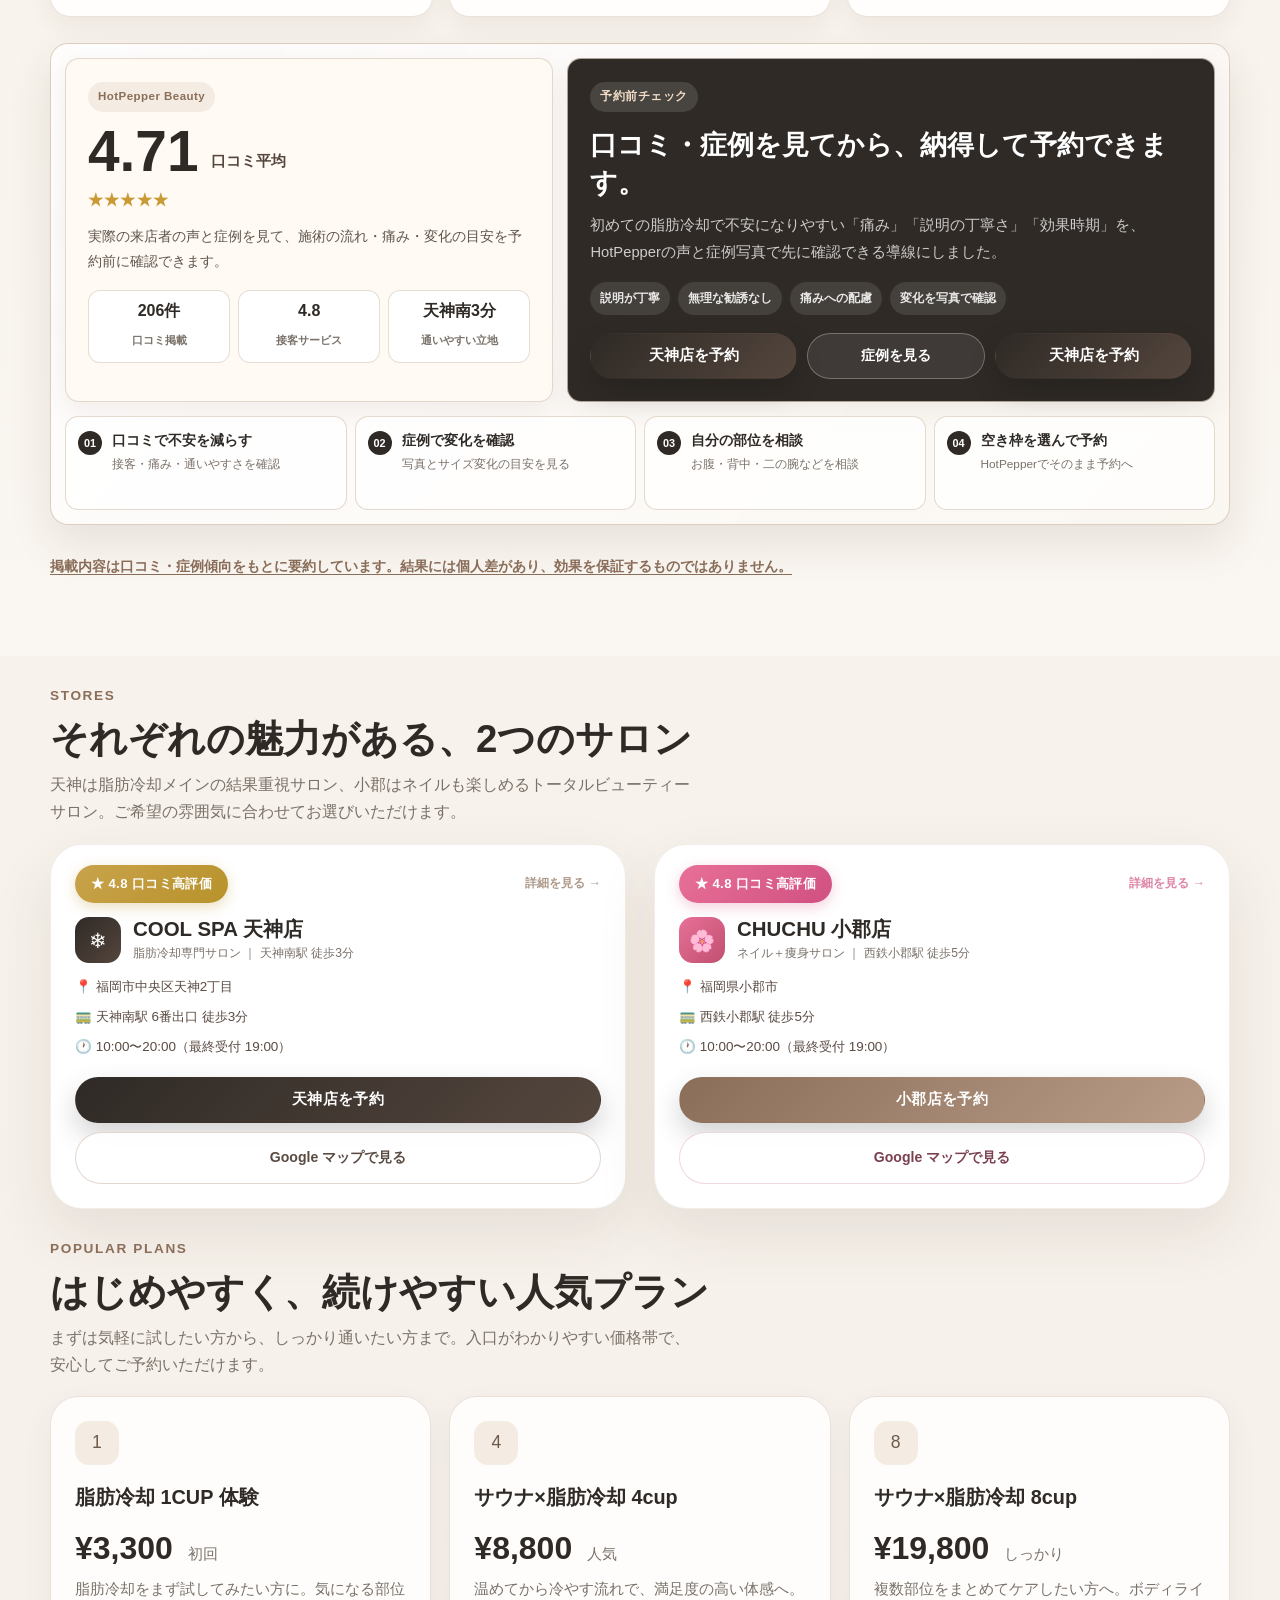
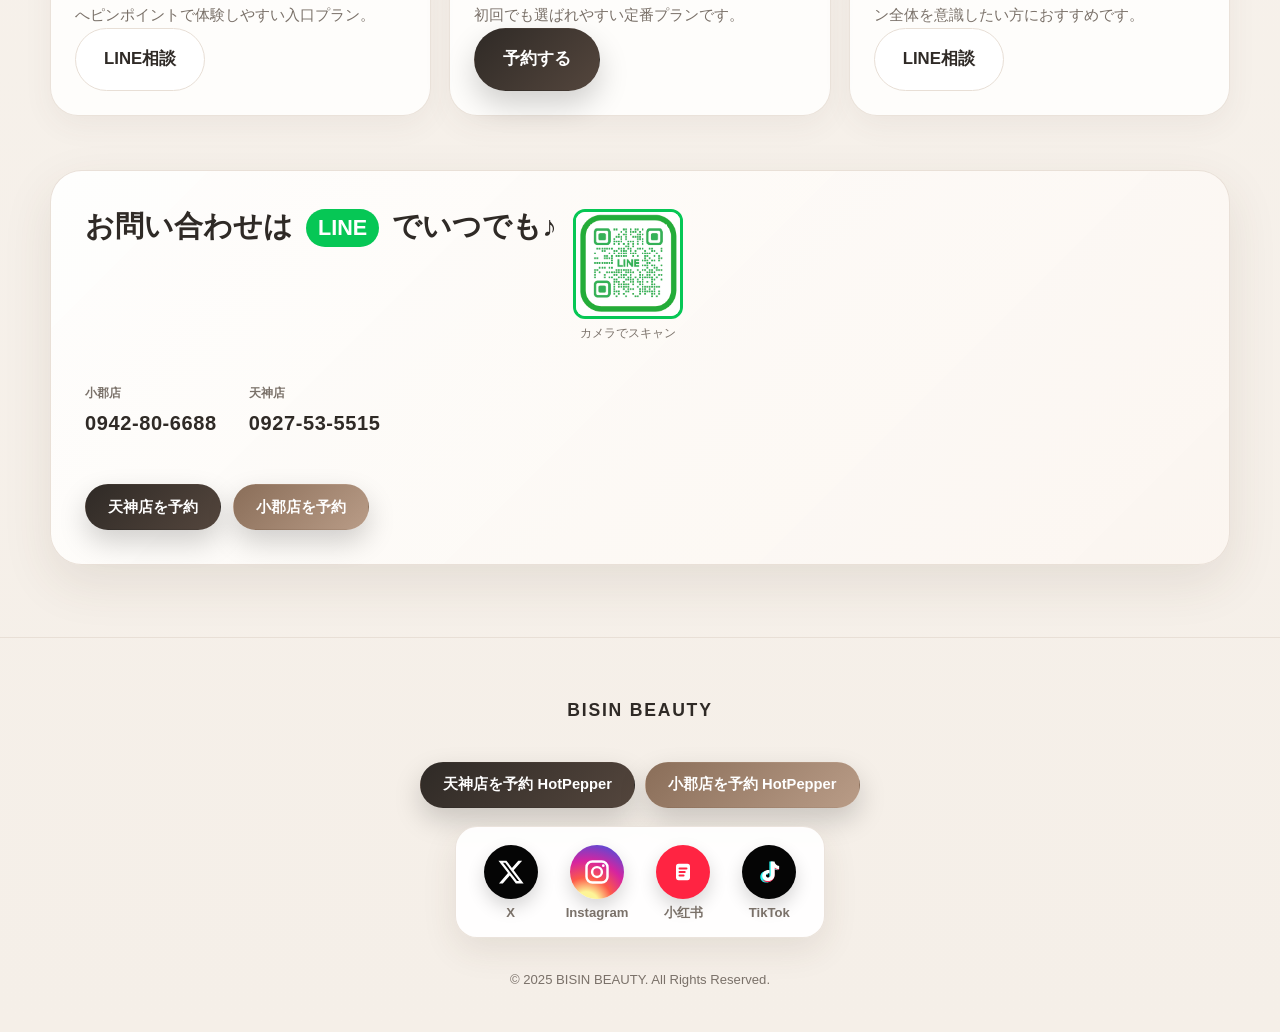
==== commit b02196a3: "Fix mobile nav and nest mens page entry" ====
--- a/index.html
+++ b/index.html
@@ -956,14 +956,17 @@
         top: 0;
         left: 0;
         width: 100%;
-        height: 100%;
-        background: #fbf8f4;
-        backdrop-filter: blur(20px);
-        z-index: 100;
-        justify-content: center;
+        height: 100vh;
+        height: 100dvh;
+        overflow-y: auto;
+        background: #fff;
+        backdrop-filter: none;
+        z-index: 1000;
+        justify-content: flex-start;
         align-items: center;
-        gap: 36px;
-        font-size: 1.2rem;
+        gap: 24px;
+        font-size: 1.08rem;
+        padding: 88px 24px 32px;
       }
       .nav.open {
         display: flex;
@@ -986,7 +989,7 @@
         border: none;
         cursor: pointer;
         padding: 8px;
-        z-index: 200;
+        z-index: 1001;
       }
       .hamburger span {
         display: block;
@@ -1065,7 +1068,6 @@
       <nav class="nav" id="globalNav">
         <button class="nav-close" onclick="document.getElementById('globalNav').classList.remove('open')" aria-label="閉じる">✕</button>
         <a href="services/fat-freezing.html" onclick="document.getElementById('globalNav').classList.remove('open')">脂肪冷却</a>
-        <a href="services/mens-fat-freezing.html" onclick="document.getElementById('globalNav').classList.remove('open')">メンズ</a>
         <a href="services/nail.html" onclick="document.getElementById('globalNav').classList.remove('open')">ネイル</a>
         <a href="stores/coolspa-tenjin.html" onclick="document.getElementById('globalNav').classList.remove('open')">店舗案内</a>
         <a href="blog/index.html" onclick="document.getElementById('globalNav').classList.remove('open')">症例・ビフォーアフター</a>
